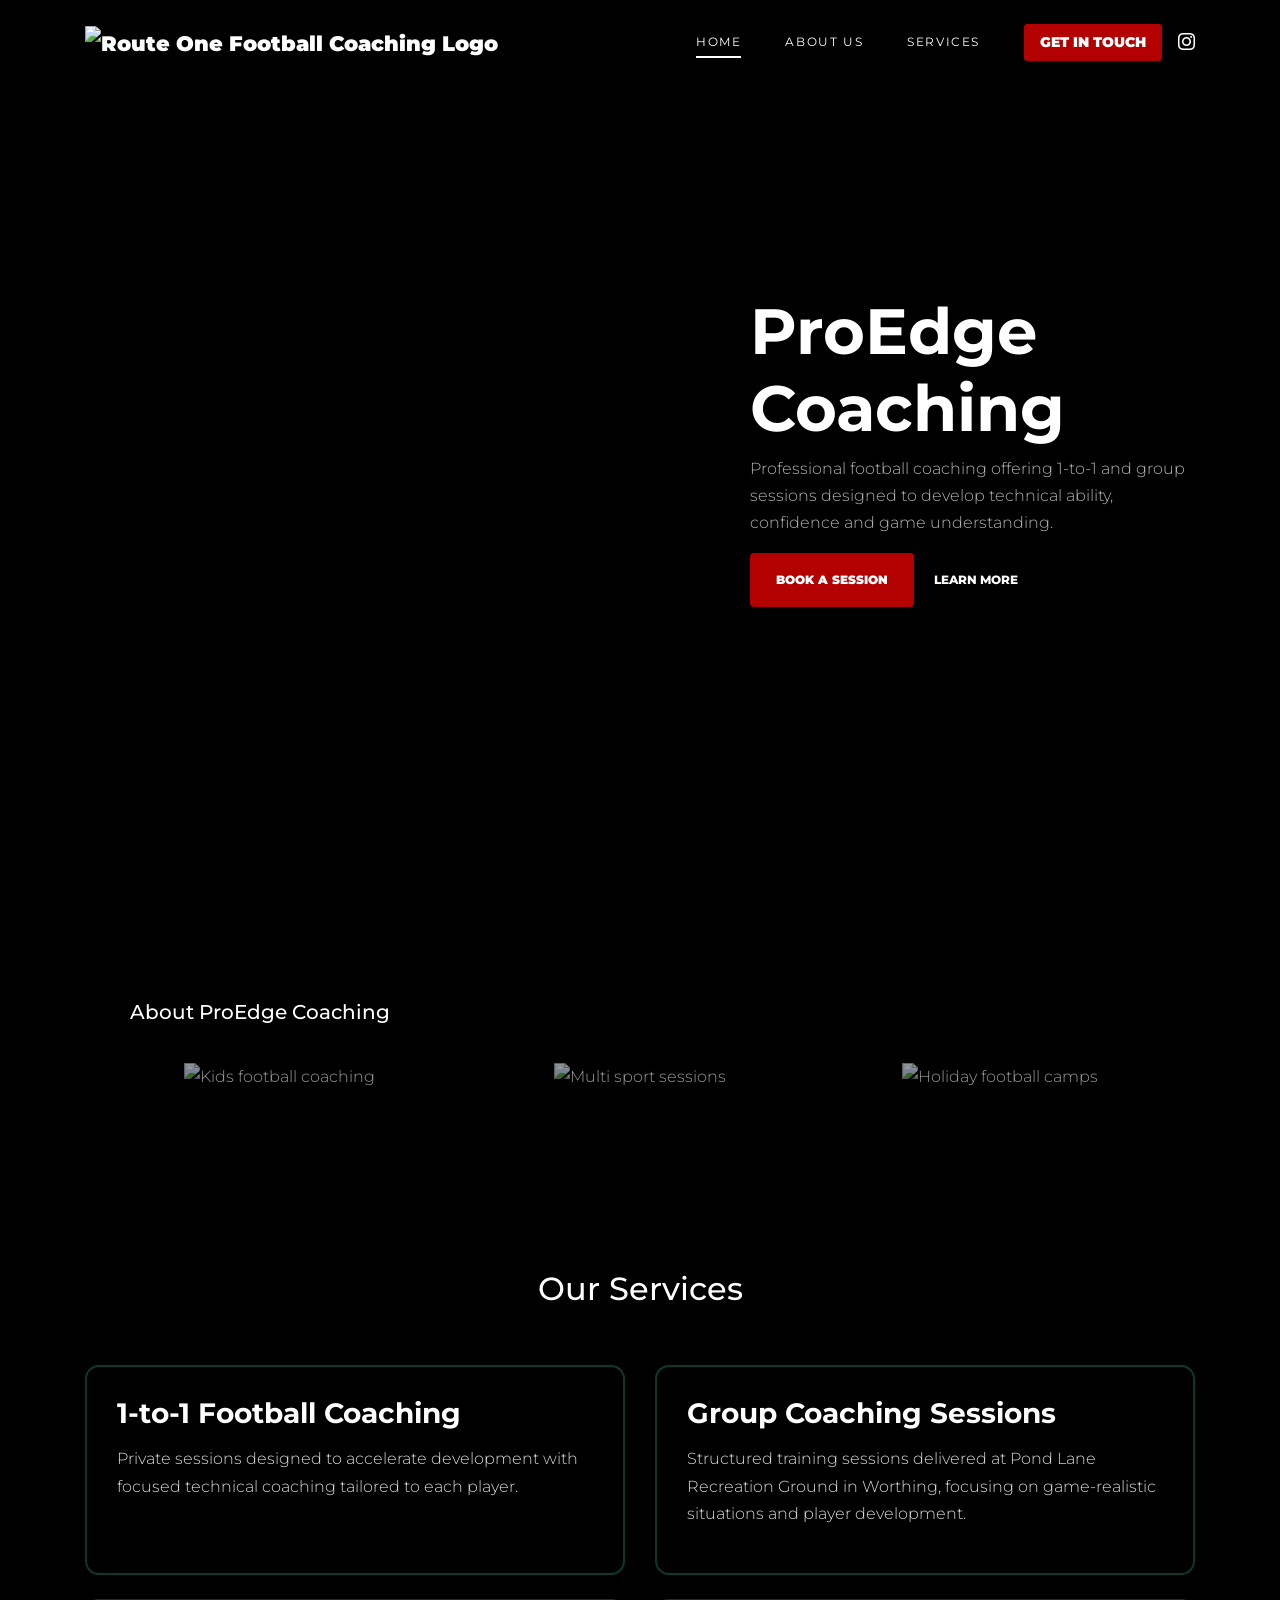
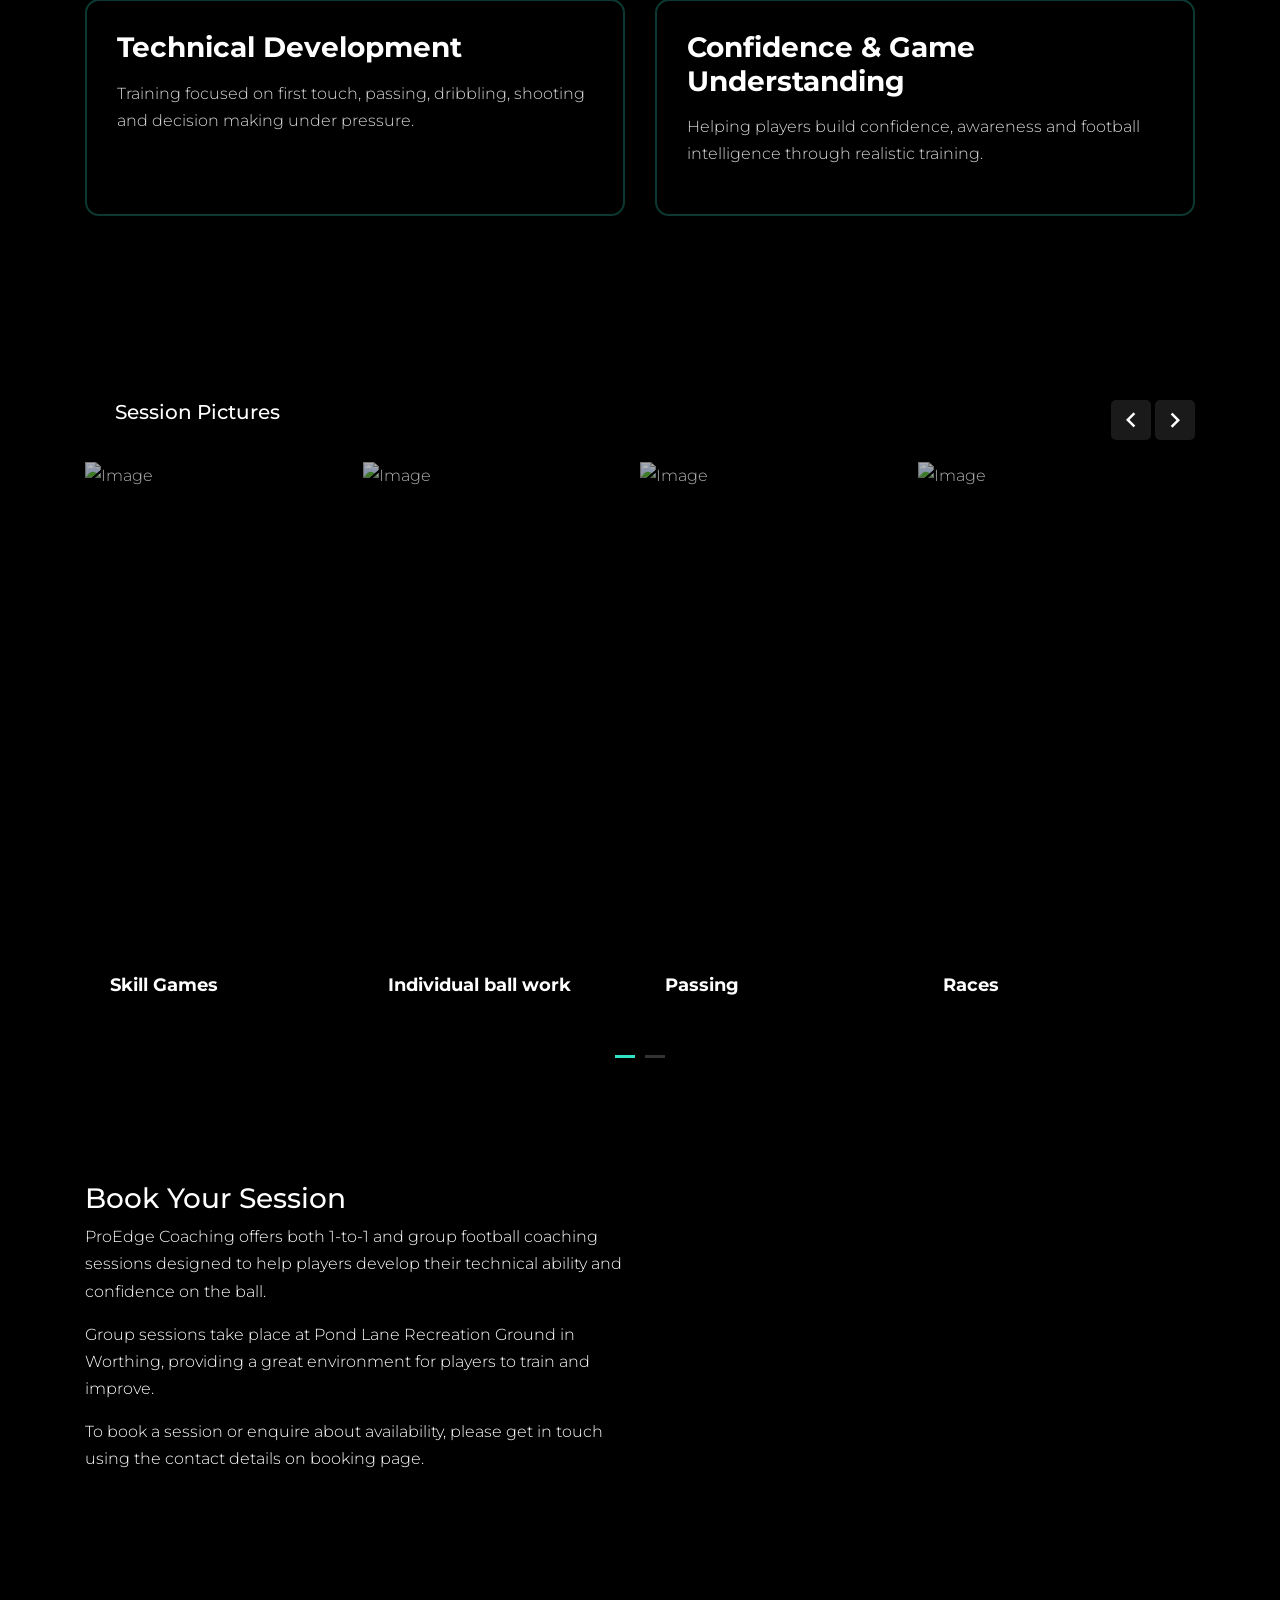
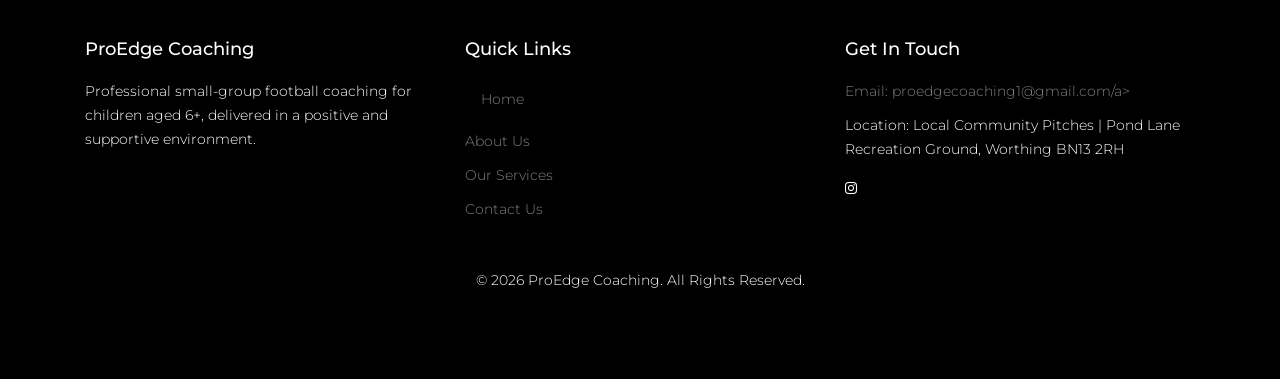
==== index.html @ 548f6509 "Initial commit - ProEdge Coaching website" ====
<!DOCTYPE html>
<html lang="en">

<head>
  <title>ProEdge Coaching</title>
  <meta charset="utf-8">
  <meta name="viewport" content="width=device-width, initial-scale=1, shrink-to-fit=no">


  <link href="https://fonts.googleapis.com/css2?family=Montserrat:wght@400;700&display=swap" rel="stylesheet">

  <link rel="stylesheet" href="fonts/icomoon/style.css">

  <link rel="stylesheet" href="css/bootstrap/bootstrap.css">
  <link rel="stylesheet" href="css/jquery-ui.css">
  <link rel="stylesheet" href="css/owl.carousel.min.css">
  <link rel="stylesheet" href="css/owl.theme.default.min.css">
  <link rel="stylesheet" href="css/owl.theme.default.min.css">

  <link rel="stylesheet" href="css/jquery.fancybox.min.css">

  <link rel="stylesheet" href="css/bootstrap-datepicker.css">

  <link rel="stylesheet" href="fonts/flaticon/font/flaticon.css">

  <link rel="stylesheet" href="css/aos.css">

  <link rel="stylesheet" href="css/style.css">



</head>

<body>

  <div class="site-wrap">

    <div class="site-mobile-menu site-navbar-target">
      <div class="site-mobile-menu-header">
        <div class="site-mobile-menu-close">
          <span class="icon-close2 js-menu-toggle"></span>
        </div>
      </div>
      <div class="site-mobile-menu-body"></div>
    </div>


    <header class="site-navbar py-4" role="banner">

      <div class="container">
        <div class="d-flex align-items-center">
          <div class="site-logo">
  <a href="index.html">
    <img src="images/routeonelogo.jpg" alt="Route One Football Coaching Logo" class="logo-img">
  </a>
</div>

       <div class="ml-auto d-flex align-items-center">

  <!-- Nav Menu -->
  <nav class="site-navigation position-relative text-right mr-4" role="navigation">
    <ul class="site-menu main-menu js-clone-nav mr-auto d-none d-lg-block">
      <li class="active"><a href="index.html" class="nav-link">Home</a></li>
      <li><a href="about.html" class="nav-link">About Us</a></li>
      <li><a href="services.html" class="nav-link">Services</a></li>
    </ul>
  </nav>

  <!-- CTA Button + Instagram -->
  <div class="header-cta d-none d-lg-flex align-items-center">
    <a href="booking.html" class="btn btn-primary btn-sm mr-3">
      Get In Touch
    </a>
    <a href="https://www.instagram.com/proedgecoachingfc" target="_blank" class="social-icon">
      <span class="icon-instagram"></span>
    </a>
  </div>

</div>

  <a href="#" class="d-inline-block d-lg-none site-menu-toggle js-menu-toggle text-black float-right text-white"><span
                class="icon-menu h3 text-white"></span></a>
          </div>
        </div>
      </div>
    </header>

<div class="hero overlay" style="background-image: url('images/hogs-coaching.jpg');">
  <div class="container">
    <div class="row align-items-center">
      <div class="col-lg-5 ml-auto">
        <div id="home"></div>

        <h1>ProEdge Coaching</h1>

<p>
Professional football coaching offering 1-to-1 and group sessions designed to
develop technical ability, confidence and game understanding.
</p>

        <a href="booking.html" class="btn btn-primary py-3 px-4 mr-3">Book a Session</a>
        <a href="services.html" class="more light">Learn More</a>
      </div>
    </div>
  </div>
</div>


    <div class="container">
    
    <div class="latest-news">
      <div class="container">
        <div class="row">
          <div class="col-12 title-section">
            <h2 class="heading">About ProEdge Coaching</h2>
          </div>
        </div>
       <div class="row no-gutters">
  <div class="col-md-4">
    <div class="post-entry text-center">
      <img src="images/kidskicking.jpg" alt="Kids football coaching" class="img-fluid">
      <div class="caption">
        <div class="caption-inner">
          <h3 class="mb-3">1-to-1 Coaching</h3>
<p class="text-white">
Individual football sessions tailored to each player’s needs,
focusing on technique, confidence and position-specific development.
</p>
        </div>
      </div>
    </div>
  </div>

  <div class="col-md-4">
    <div class="post-entry text-center">
      <img src="images/kidsplaying.jpg" alt="Multi sport sessions" class="img-fluid">
      <div class="caption">
        <div class="caption-inner">
          <h3 class="mb-3">Small Group Training</h3>
<p class="text-white">
Small group sessions designed to improve decision making,
ball mastery and game understanding in a competitive
but supportive environment.
</p>
        </div>
      </div>
    </div>
  </div>

  <div class="col-md-4">
    <div class="post-entry text-center">
      <img src="images/kidsplaying1.jpg" alt="Holiday football camps" class="img-fluid">
      <div class="caption">
        <div class="caption-inner">
          <h3 class="mb-3">Player Development</h3>
<p class="text-white">
Structured coaching sessions that help players develop
technical skills, fitness and confidence to perform
at their best on match day.
</p>
        </div>
      </div>
    </div>
  </div>
</div>
          </div>
        </div>

      </div>
    </div>
    
 <div class="site-section bg-dark">
  <div class="container">
    <div class="row">
      <div class="col-12 text-center mb-5">
        <h2 class="heading text-white">Our Services</h2>
      </div>

      <div class="col-md-6 mb-4">
        <div class="service-card h-100">
          <h3>1-to-1 Football Coaching</h3>
<p>
Private sessions designed to accelerate development with
focused technical coaching tailored to each player.
</p>
        </div>
      </div>

      <div class="col-md-6 mb-4">
        <div class="service-card h-100">
          <h3>Group Coaching Sessions</h3>
<p>
Structured training sessions delivered at Pond Lane
Recreation Ground in Worthing, focusing on game-realistic
situations and player development.
</p>
        </div>
      </div>

      <div class="col-md-6 mb-4">
        <div class="service-card h-100">
         <h3>Technical Development</h3>
<p>
Training focused on first touch, passing, dribbling,
shooting and decision making under pressure.
</p>
        </div>
      </div>

      <div class="col-md-6 mb-4">
        <div class="service-card h-100">
         <h3>Confidence & Game Understanding</h3>
<p>
Helping players build confidence, awareness and
football intelligence through realistic training.
</p>
        </div>
      </div>

    </div>
  </div>
</div>

</div>


    <div class="site-section">
      <div class="container">
        <div class="row">
          <div class="col-6 title-section">
            <h2 class="heading">Session Pictures</h2>
          </div>
          <div class="col-6 text-right">
            <div class="custom-nav">
            <a href="#" class="js-custom-prev-v2"><span class="icon-keyboard_arrow_left"></span></a>
            <span></span>
            <a href="#" class="js-custom-next-v2"><span class="icon-keyboard_arrow_right"></span></a>
            </div>
          </div>
        </div>


        <div class="owl-4-slider owl-carousel">
          <div class="item">
            <div class="video-media">
              <img src="images/kidsplaying1.jpg" alt="Image" class="img-fluid">
               <!-- <span class="icon mr-3">
                  <span class="icon-play"></span>
                </span> -->
                <div class="caption-overlay">
                  <h3 class="m-0">Skill Games</h3>
                </div>
              </a>
            </div>
          </div>
          <div class="item">
            <div class="video-media">
              <img src="images/kidsplaying2.jpg" alt="Image" class="img-fluid">
              <!-- <span class="icon mr-3">
                  <span class="icon-play"></span>
                </span> -->
                <div class="caption-overlay">
                  <h3 class="m-0">Individual ball work</h3>
                </div>
              </a>
            </div>
          </div>
          <div class="item">
            <div class="video-media">
              <img src="images/kidsplaying3.jpg" alt="Image" class="img-fluid">
             <!-- <span class="icon mr-3">
                  <span class="icon-play"></span>
                </span> -->
                <div class="caption-overlay">
                  <h3 class="m-0">Passing</h3>
                </div>
              </a>
            </div>
          </div>

          <div class="item">
            <div class="video-media">
              <img src="images/kidsplaying.jpg" alt="Image" class="img-fluid">
              <!-- <span class="icon mr-3">
                  <span class="icon-play"></span>
                </span> -->
                <div class="caption-overlay">
                  <h3 class="m-0">Races</h3>
                </div>
              </a>
            </div>
          </div>
          <div class="item">
            <div class="video-media">
              <img src="images/kidsplaying4.jpg" alt="Image" class="img-fluid">
              <!-- <span class="icon mr-3">
                  <span class="icon-play"></span>
                </span> -->
                <div class="caption-overlay">
                  <h3 class="m-0">Shooting Practice</h3>
                </div>
              </a>
            </div>
          </div>
          <div class="item">
            <div class="video-media">
              <img src="images/kidskicking.jpg" alt="Image" class="img-fluid">
              <!-- <span class="icon mr-3">
                  <span class="icon-play"></span>
                </span> -->
                <div class="caption-overlay">
                  <h3 class="m-0">Mini Matches</h3>
                </div>
              </a>
            </div>
          </div>
        </div>

      </div>
    </div>

 <div class="site-section">
  <div class="container">
    <div class="row align-items-start">


      <div class="col-lg-6">
  <div class="calendar-info">
   <h3>Book Your Session</h3>

<p class="text-white">
ProEdge Coaching offers both 1-to-1 and group football
coaching sessions designed to help players develop
their technical ability and confidence on the ball.
</p>

<p class="text-white">
Group sessions take place at Pond Lane Recreation
Ground in Worthing, providing a great environment
for players to train and improve.
</p>

<p class="text-white">
To book a session or enquire about availability,
please get in touch using the contact details on booking page.
</p>
  </div>
</div>
    </div>
  </div>
</div>


<footer class="footer-section">
  <div class="container">
    <div class="row">

      <!-- About -->
      <div class="col-lg-4">
        <div class="widget mb-4">
          <h3>ProEdge Coaching</h3>
          <p>
            Professional small-group football coaching for children aged 6+, delivered in a positive and supportive environment.
          </p>
        </div>
      </div>

      <!-- Quick Links -->
      <div class="col-lg-4">
        <div class="widget mb-4">
          <h3>Quick Links</h3>
          <ul class="list-unstyled links">
            <li><a href="index.html" class="nav-link">Home</a></li>
            <li><a href="about.html">About Us</a></li>
            <li><a href="services.html">Our Services</a></li>
            <li><a href="booking.html">Contact Us</a></li>
          </ul>
        </div>
      </div>

      <!-- Contact & Social -->
      <div class="col-lg-4">
        <div class="widget mb-4">
          <h3>Get In Touch</h3>
          <ul class="list-unstyled links">
            <li>Email: <a href="mailto:proedgecoaching1@gmail.com">proedgecoaching1@gmail.com/a></li>
            <li>Location: Local Community Pitches | Pond Lane Recreation Ground, Worthing BN13 2RH</li>
          </ul>

          <div class="mt-3">
            <a href="https://www.instagram.com/proedgecoachingfc" target="_blank" class="mr-3">
              <span class="icon-instagram"></span>
            </a>
          </div>
        </div>
      </div>

    </div>

    <div class="row text-center">
      <div class="col-md-12 pt-4">
        <p>
          © <script>document.write(new Date().getFullYear());</script>
          ProEdge Coaching. All Rights Reserved.
        </p>
      </div>
    </div>

  </div>
</footer>

  </div>
  <!-- .site-wrap -->

  <script src="js/jquery-3.3.1.min.js"></script>
  <script src="js/jquery-migrate-3.0.1.min.js"></script>
  <script src="js/jquery-ui.js"></script>
  <script src="js/popper.min.js"></script>
  <script src="js/bootstrap.min.js"></script>
  <script src="js/owl.carousel.min.js"></script>
  <script src="js/jquery.stellar.min.js"></script>
  <script src="js/jquery.countdown.min.js"></script>
  <script src="js/bootstrap-datepicker.min.js"></script>
  <script src="js/jquery.easing.1.3.js"></script>
  <script src="js/aos.js"></script>
  <script src="js/jquery.fancybox.min.js"></script>
  <script src="js/jquery.sticky.js"></script>
  <script src="js/jquery.mb.YTPlayer.min.js"></script>


  <script src="js/main.js"></script>

</body>

</html>
---- fonts/icomoon/style.css ----
@font-face {
  font-family: 'icomoon';
  src:  url('fonts/icomoon.eot?10si43');
  src:  url('fonts/icomoon.eot?10si43#iefix') format('embedded-opentype'),
    url('fonts/icomoon.ttf?10si43') format('truetype'),
    url('fonts/icomoon.woff?10si43') format('woff'),
    url('fonts/icomoon.svg?10si43#icomoon') format('svg');
  font-weight: normal;
  font-style: normal;
}

[class^="icon-"], [class*=" icon-"] {
  /* use !important to prevent issues with browser extensions that change fonts */
  font-family: 'icomoon' !important;
  speak: none;
  font-style: normal;
  font-weight: normal;
  font-variant: normal;
  text-transform: none;
  line-height: 1;

  /* Better Font Rendering =========== */
  -webkit-font-smoothing: antialiased;
  -moz-osx-font-smoothing: grayscale;
}

.icon-asterisk:before {
  content: "\f069";
}
.icon-plus:before {
  content: "\f067";
}
.icon-question:before {
  content: "\f128";
}
.icon-minus:before {
  content: "\f068";
}
.icon-glass:before {
  content: "\f000";
}
.icon-music:before {
  content: "\f001";
}
.icon-search:before {
  content: "\f002";
}
.icon-envelope-o:before {
  content: "\f003";
}
.icon-heart:before {
  content: "\f004";
}
.icon-star:before {
  content: "\f005";
}
.icon-star-o:before {
  content: "\f006";
}
.icon-user:before {
  content: "\f007";
}
.icon-film:before {
  content: "\f008";
}
.icon-th-large:before {
  content: "\f009";
}
.icon-th:before {
  content: "\f00a";
}
.icon-th-list:before {
  content: "\f00b";
}
.icon-check:before {
  content: "\f00c";
}
.icon-close:before {
  content: "\f00d";
}
.icon-remove:before {
  content: "\f00d";
}
.icon-times:before {
  content: "\f00d";
}
.icon-search-plus:before {
  content: "\f00e";
}
.icon-search-minus:before {
  content: "\f010";
}
.icon-power-off:before {
  content: "\f011";
}
.icon-signal:before {
  content: "\f012";
}
.icon-cog:before {
  content: "\f013";
}
.icon-gear:before {
  content: "\f013";
}
.icon-trash-o:before {
  content: "\f014";
}
.icon-home:before {
  content: "\f015";
}
.icon-file-o:before {
  content: "\f016";
}
.icon-clock-o:before {
  content: "\f017";
}
.icon-road:before {
  content: "\f018";
}
.icon-download:before {
  content: "\f019";
}
.icon-arrow-circle-o-down:before {
  content: "\f01a";
}
.icon-arrow-circle-o-up:before {
  content: "\f01b";
}
.icon-inbox:before {
  content: "\f01c";
}
.icon-play-circle-o:before {
  content: "\f01d";
}
.icon-repeat:before {
  content: "\f01e";
}
.icon-rotate-right:before {
  content: "\f01e";
}
.icon-refresh:before {
  content: "\f021";
}
.icon-list-alt:before {
  content: "\f022";
}
.icon-lock:before {
  content: "\f023";
}
.icon-flag:before {
  content: "\f024";
}
.icon-headphones:before {
  content: "\f025";
}
.icon-volume-off:before {
  content: "\f026";
}
.icon-volume-down:before {
  content: "\f027";
}
.icon-volume-up:before {
  content: "\f028";
}
.icon-qrcode:before {
  content: "\f029";
}
.icon-barcode:before {
  content: "\f02a";
}
.icon-tag:before {
  content: "\f02b";
}
.icon-tags:before {
  content: "\f02c";
}
.icon-book:before {
  content: "\f02d";
}
.icon-bookmark:before {
  content: "\f02e";
}
.icon-print:before {
  content: "\f02f";
}
.icon-camera:before {
  content: "\f030";
}
.icon-font:before {
  content: "\f031";
}
.icon-bold:before {
  content: "\f032";
}
.icon-italic:before {
  content: "\f033";
}
.icon-text-height:before {
  content: "\f034";
}
.icon-text-width:before {
  content: "\f035";
}
.icon-align-left:before {
  content: "\f036";
}
.icon-align-center:before {
  content: "\f037";
}
.icon-align-right:before {
  content: "\f038";
}
.icon-align-justify:before {
  content: "\f039";
}
.icon-list:before {
  content: "\f03a";
}
.icon-dedent:before {
  content: "\f03b";
}
.icon-outdent:before {
  content: "\f03b";
}
.icon-indent:before {
  content: "\f03c";
}
.icon-video-camera:before {
  content: "\f03d";
}
.icon-image:before {
  content: "\f03e";
}
.icon-photo:before {
  content: "\f03e";
}
.icon-picture-o:before {
  content: "\f03e";
}
.icon-pencil:before {
  content: "\f040";
}
.icon-map-marker:before {
  content: "\f041";
}
.icon-adjust:before {
  content: "\f042";
}
.icon-tint:before {
  content: "\f043";
}
.icon-edit:before {
  content: "\f044";
}
.icon-pencil-square-o:before {
  content: "\f044";
}
.icon-share-square-o:before {
  content: "\f045";
}
.icon-check-square-o:before {
  content: "\f046";
}
.icon-arrows:before {
  content: "\f047";
}
.icon-step-backward:before {
  content: "\f048";
}
.icon-fast-backward:before {
  content: "\f049";
}
.icon-backward:before {
  content: "\f04a";
}
.icon-play:before {
  content: "\f04b";
}
.icon-pause:before {
  content: "\f04c";
}
.icon-stop:before {
  content: "\f04d";
}
.icon-forward:before {
  content: "\f04e";
}
.icon-fast-forward:before {
  content: "\f050";
}
.icon-step-forward:before {
  content: "\f051";
}
.icon-eject:before {
  content: "\f052";
}
.icon-chevron-left:before {
  content: "\f053";
}
.icon-chevron-right:before {
  content: "\f054";
}
.icon-plus-circle:before {
  content: "\f055";
}
.icon-minus-circle:before {
  content: "\f056";
}
.icon-times-circle:before {
  content: "\f057";
}
.icon-check-circle:before {
  content: "\f058";
}
.icon-question-circle:before {
  content: "\f059";
}
.icon-info-circle:before {
  content: "\f05a";
}
.icon-crosshairs:before {
  content: "\f05b";
}
.icon-times-circle-o:before {
  content: "\f05c";
}
.icon-check-circle-o:before {
  content: "\f05d";
}
.icon-ban:before {
  content: "\f05e";
}
.icon-arrow-left:before {
  content: "\f060";
}
.icon-arrow-right:before {
  content: "\f061";
}
.icon-arrow-up:before {
  content: "\f062";
}
.icon-arrow-down:before {
  content: "\f063";
}
.icon-mail-forward:before {
  content: "\f064";
}
.icon-share:before {
  content: "\f064";
}
.icon-expand:before {
  content: "\f065";
}
.icon-compress:before {
  content: "\f066";
}
.icon-exclamation-circle:before {
  content: "\f06a";
}
.icon-gift:before {
  content: "\f06b";
}
.icon-leaf:before {
  content: "\f06c";
}
.icon-fire:before {
  content: "\f06d";
}
.icon-eye:before {
  content: "\f06e";
}
.icon-eye-slash:before {
  content: "\f070";
}
.icon-exclamation-triangle:before {
  content: "\f071";
}
.icon-warning:before {
  content: "\f071";
}
.icon-plane:before {
  content: "\f072";
}
.icon-calendar:before {
  content: "\f073";
}
.icon-random:before {
  content: "\f074";
}
.icon-comment:before {
  content: "\f075";
}
.icon-magnet:before {
  content: "\f076";
}
.icon-chevron-up:before {
  content: "\f077";
}
.icon-chevron-down:before {
  content: "\f078";
}
.icon-retweet:before {
  content: "\f079";
}
.icon-shopping-cart:before {
  content: "\f07a";
}
.icon-folder:before {
  content: "\f07b";
}
.icon-folder-open:before {
  content: "\f07c";
}
.icon-arrows-v:before {
  content: "\f07d";
}
.icon-arrows-h:before {
  content: "\f07e";
}
.icon-bar-chart:before {
  content: "\f080";
}
.icon-bar-chart-o:before {
  content: "\f080";
}
.icon-twitter-square:before {
  content: "\f081";
}
.icon-facebook-square:before {
  content: "\f082";
}
.icon-camera-retro:before {
  content: "\f083";
}
.icon-key:before {
  content: "\f084";
}
.icon-cogs:before {
  content: "\f085";
}
.icon-gears:before {
  content: "\f085";
}
.icon-comments:before {
  content: "\f086";
}
.icon-thumbs-o-up:before {
  content: "\f087";
}
.icon-thumbs-o-down:before {
  content: "\f088";
}
.icon-star-half:before {
  content: "\f089";
}
.icon-heart-o:before {
  content: "\f08a";
}
.icon-sign-out:before {
  content: "\f08b";
}
.icon-linkedin-square:before {
  content: "\f08c";
}
.icon-thumb-tack:before {
  content: "\f08d";
}
.icon-external-link:before {
  content: "\f08e";
}
.icon-sign-in:before {
  content: "\f090";
}
.icon-trophy:before {
  content: "\f091";
}
.icon-github-square:before {
  content: "\f092";
}
.icon-upload:before {
  content: "\f093";
}
.icon-lemon-o:before {
  content: "\f094";
}
.icon-phone:before {
  content: "\f095";
}
.icon-square-o:before {
  content: "\f096";
}
.icon-bookmark-o:before {
  content: "\f097";
}
.icon-phone-square:before {
  content: "\f098";
}
.icon-twitter:before {
  content: "\f099";
}
.icon-facebook:before {
  content: "\f09a";
}
.icon-facebook-f:before {
  content: "\f09a";
}
.icon-github:before {
  content: "\f09b";
}
.icon-unlock:before {
  content: "\f09c";
}
.icon-credit-card:before {
  content: "\f09d";
}
.icon-feed:before {
  content: "\f09e";
}
.icon-rss:before {
  content: "\f09e";
}
.icon-hdd-o:before {
  content: "\f0a0";
}
.icon-bullhorn:before {
  content: "\f0a1";
}
.icon-bell-o:before {
  content: "\f0a2";
}
.icon-certificate:before {
  content: "\f0a3";
}
.icon-hand-o-right:before {
  content: "\f0a4";
}
.icon-hand-o-left:before {
  content: "\f0a5";
}
.icon-hand-o-up:before {
  content: "\f0a6";
}
.icon-hand-o-down:before {
  content: "\f0a7";
}
.icon-arrow-circle-left:before {
  content: "\f0a8";
}
.icon-arrow-circle-right:before {
  content: "\f0a9";
}
.icon-arrow-circle-up:before {
  content: "\f0aa";
}
.icon-arrow-circle-down:before {
  content: "\f0ab";
}
.icon-globe:before {
  content: "\f0ac";
}
.icon-wrench:before {
  content: "\f0ad";
}
.icon-tasks:before {
  content: "\f0ae";
}
.icon-filter:before {
  content: "\f0b0";
}
.icon-briefcase:before {
  content: "\f0b1";
}
.icon-arrows-alt:before {
  content: "\f0b2";
}
.icon-group:before {
  content: "\f0c0";
}
.icon-users:before {
  content: "\f0c0";
}
.icon-chain:before {
  content: "\f0c1";
}
.icon-link:before {
  content: "\f0c1";
}
.icon-cloud:before {
  content: "\f0c2";
}
.icon-flask:before {
  content: "\f0c3";
}
.icon-cut:before {
  content: "\f0c4";
}
.icon-scissors:before {
  content: "\f0c4";
}
.icon-copy:before {
  content: "\f0c5";
}
.icon-files-o:before {
  content: "\f0c5";
}
.icon-paperclip:before {
  content: "\f0c6";
}
.icon-floppy-o:before {
  content: "\f0c7";
}
.icon-save:before {
  content: "\f0c7";
}
.icon-square:before {
  content: "\f0c8";
}
.icon-bars:before {
  content: "\f0c9";
}
.icon-navicon:before {
  content: "\f0c9";
}
.icon-reorder:before {
  content: "\f0c9";
}
.icon-list-ul:before {
  content: "\f0ca";
}
.icon-list-ol:before {
  content: "\f0cb";
}
.icon-strikethrough:before {
  content: "\f0cc";
}
.icon-underline:before {
  content: "\f0cd";
}
.icon-table:before {
  content: "\f0ce";
}
.icon-magic:before {
  content: "\f0d0";
}
.icon-truck:before {
  content: "\f0d1";
}
.icon-pinterest:before {
  content: "\f0d2";
}
.icon-pinterest-square:before {
  content: "\f0d3";
}
.icon-google-plus-square:before {
  content: "\f0d4";
}
.icon-google-plus:before {
  content: "\f0d5";
}
.icon-money:before {
  content: "\f0d6";
}
.icon-caret-down:before {
  content: "\f0d7";
}
.icon-caret-up:before {
  content: "\f0d8";
}
.icon-caret-left:before {
  content: "\f0d9";
}
.icon-caret-right:before {
  content: "\f0da";
}
.icon-columns:before {
  content: "\f0db";
}
.icon-sort:before {
  content: "\f0dc";
}
.icon-unsorted:before {
  content: "\f0dc";
}
.icon-sort-desc:before {
  content: "\f0dd";
}
.icon-sort-down:before {
  content: "\f0dd";
}
.icon-sort-asc:before {
  content: "\f0de";
}
.icon-sort-up:before {
  content: "\f0de";
}
.icon-envelope:before {
  content: "\f0e0";
}
.icon-linkedin:before {
  content: "\f0e1";
}
.icon-rotate-left:before {
  content: "\f0e2";
}
.icon-undo:before {
  content: "\f0e2";
}
.icon-gavel:before {
  content: "\f0e3";
}
.icon-legal:before {
  content: "\f0e3";
}
.icon-dashboard:before {
  content: "\f0e4";
}
.icon-tachometer:before {
  content: "\f0e4";
}
.icon-comment-o:before {
  content: "\f0e5";
}
.icon-comments-o:before {
  content: "\f0e6";
}
.icon-bolt:before {
  content: "\f0e7";
}
.icon-flash:before {
  content: "\f0e7";
}
.icon-sitemap:before {
  content: "\f0e8";
}
.icon-umbrella:before {
  content: "\f0e9";
}
.icon-clipboard:before {
  content: "\f0ea";
}
.icon-paste:before {
  content: "\f0ea";
}
.icon-lightbulb-o:before {
  content: "\f0eb";
}
.icon-exchange:before {
  content: "\f0ec";
}
.icon-cloud-download:before {
  content: "\f0ed";
}
.icon-cloud-upload:before {
  content: "\f0ee";
}
.icon-user-md:before {
  content: "\f0f0";
}
.icon-stethoscope:before {
  content: "\f0f1";
}
.icon-suitcase:before {
  content: "\f0f2";
}
.icon-bell:before {
  content: "\f0f3";
}
.icon-coffee:before {
  content: "\f0f4";
}
.icon-cutlery:before {
  content: "\f0f5";
}
.icon-file-text-o:before {
  content: "\f0f6";
}
.icon-building-o:before {
  content: "\f0f7";
}
.icon-hospital-o:before {
  content: "\f0f8";
}
.icon-ambulance:before {
  content: "\f0f9";
}
.icon-medkit:before {
  content: "\f0fa";
}
.icon-fighter-jet:before {
  content: "\f0fb";
}
.icon-beer:before {
  content: "\f0fc";
}
.icon-h-square:before {
  content: "\f0fd";
}
.icon-plus-square:before {
  content: "\f0fe";
}
.icon-angle-double-left:before {
  content: "\f100";
}
.icon-angle-double-right:before {
  content: "\f101";
}
.icon-angle-double-up:before {
  content: "\f102";
}
.icon-angle-double-down:before {
  content: "\f103";
}
.icon-angle-left:before {
  content: "\f104";
}
.icon-angle-right:before {
  content: "\f105";
}
.icon-angle-up:before {
  content: "\f106";
}
.icon-angle-down:before {
  content: "\f107";
}
.icon-desktop:before {
  content: "\f108";
}
.icon-laptop:before {
  content: "\f109";
}
.icon-tablet:before {
  content: "\f10a";
}
.icon-mobile:before {
  content: "\f10b";
}
.icon-mobile-phone:before {
  content: "\f10b";
}
.icon-circle-o:before {
  content: "\f10c";
}
.icon-quote-left:before {
  content: "\f10d";
}
.icon-quote-right:before {
  content: "\f10e";
}
.icon-spinner:before {
  content: "\f110";
}
.icon-circle:before {
  content: "\f111";
}
.icon-mail-reply:before {
  content: "\f112";
}
.icon-reply:before {
  content: "\f112";
}
.icon-github-alt:before {
  content: "\f113";
}
.icon-folder-o:before {
  content: "\f114";
}
.icon-folder-open-o:before {
  content: "\f115";
}
.icon-smile-o:before {
  content: "\f118";
}
.icon-frown-o:before {
  content: "\f119";
}
.icon-meh-o:before {
  content: "\f11a";
}
.icon-gamepad:before {
  content: "\f11b";
}
.icon-keyboard-o:before {
  content: "\f11c";
}
.icon-flag-o:before {
  content: "\f11d";
}
.icon-flag-checkered:before {
  content: "\f11e";
}
.icon-terminal:before {
  content: "\f120";
}
.icon-code:before {
  content: "\f121";
}
.icon-mail-reply-all:before {
  content: "\f122";
}
.icon-reply-all:before {
  content: "\f122";
}
.icon-star-half-empty:before {
  content: "\f123";
}
.icon-star-half-full:before {
  content: "\f123";
}
.icon-star-half-o:before {
  content: "\f123";
}
.icon-location-arrow:before {
  content: "\f124";
}
.icon-crop:before {
  content: "\f125";
}
.icon-code-fork:before {
  content: "\f126";
}
.icon-chain-broken:before {
  content: "\f127";
}
.icon-unlink:before {
  content: "\f127";
}
.icon-info:before {
  content: "\f129";
}
.icon-exclamation:before {
  content: "\f12a";
}
.icon-superscript:before {
  content: "\f12b";
}
.icon-subscript:before {
  content: "\f12c";
}
.icon-eraser:before {
  content: "\f12d";
}
.icon-puzzle-piece:before {
  content: "\f12e";
}
.icon-microphone:before {
  content: "\f130";
}
.icon-microphone-slash:before {
  content: "\f131";
}
.icon-shield:before {
  content: "\f132";
}
.icon-calendar-o:before {
  content: "\f133";
}
.icon-fire-extinguisher:before {
  content: "\f134";
}
.icon-rocket:before {
  content: "\f135";
}
.icon-maxcdn:before {
  content: "\f136";
}
.icon-chevron-circle-left:before {
  content: "\f137";
}
.icon-chevron-circle-right:before {
  content: "\f138";
}
.icon-chevron-circle-up:before {
  content: "\f139";
}
.icon-chevron-circle-down:before {
  content: "\f13a";
}
.icon-html5:before {
  content: "\f13b";
}
.icon-css3:before {
  content: "\f13c";
}
.icon-anchor:before {
  content: "\f13d";
}
.icon-unlock-alt:before {
  content: "\f13e";
}
.icon-bullseye:before {
  content: "\f140";
}
.icon-ellipsis-h:before {
  content: "\f141";
}
.icon-ellipsis-v:before {
  content: "\f142";
}
.icon-rss-square:before {
  content: "\f143";
}
.icon-play-circle:before {
  content: "\f144";
}
.icon-ticket:before {
  content: "\f145";
}
.icon-minus-square:before {
  content: "\f146";
}
.icon-minus-square-o:before {
  content: "\f147";
}
.icon-level-up:before {
  content: "\f148";
}
.icon-level-down:before {
  content: "\f149";
}
.icon-check-square:before {
  content: "\f14a";
}
.icon-pencil-square:before {
  content: "\f14b";
}
.icon-external-link-square:before {
  content: "\f14c";
}
.icon-share-square:before {
  content: "\f14d";
}
.icon-compass:before {
  content: "\f14e";
}
.icon-caret-square-o-down:before {
  content: "\f150";
}
.icon-toggle-down:before {
  content: "\f150";
}
.icon-caret-square-o-up:before {
  content: "\f151";
}
.icon-toggle-up:before {
  content: "\f151";
}
.icon-caret-square-o-right:before {
  content: "\f152";
}
.icon-toggle-right:before {
  content: "\f152";
}
.icon-eur:before {
  content: "\f153";
}
.icon-euro:before {
  content: "\f153";
}
.icon-gbp:before {
  content: "\f154";
}
.icon-dollar:before {
  content: "\f155";
}
.icon-usd:before {
  content: "\f155";
}
.icon-inr:before {
  content: "\f156";
}
.icon-rupee:before {
  content: "\f156";
}
.icon-cny:before {
  content: "\f157";
}
.icon-jpy:before {
  content: "\f157";
}
.icon-rmb:before {
  content: "\f157";
}
.icon-yen:before {
  content: "\f157";
}
.icon-rouble:before {
  content: "\f158";
}
.icon-rub:before {
  content: "\f158";
}
.icon-ruble:before {
  content: "\f158";
}
.icon-krw:before {
  content: "\f159";
}
.icon-won:before {
  content: "\f159";
}
.icon-bitcoin:before {
  content: "\f15a";
}
.icon-btc:before {
  content: "\f15a";
}
.icon-file:before {
  content: "\f15b";
}
.icon-file-text:before {
  content: "\f15c";
}
.icon-sort-alpha-asc:before {
  content: "\f15d";
}
.icon-sort-alpha-desc:before {
  content: "\f15e";
}
.icon-sort-amount-asc:before {
  content: "\f160";
}
.icon-sort-amount-desc:before {
  content: "\f161";
}
.icon-sort-numeric-asc:before {
  content: "\f162";
}
.icon-sort-numeric-desc:before {
  content: "\f163";
}
.icon-thumbs-up:before {
  content: "\f164";
}
.icon-thumbs-down:before {
  content: "\f165";
}
.icon-youtube-square:before {
  content: "\f166";
}
.icon-youtube:before {
  content: "\f167";
}
.icon-xing:before {
  content: "\f168";
}
.icon-xing-square:before {
  content: "\f169";
}
.icon-youtube-play:before {
  content: "\f16a";
}
.icon-dropbox:before {
  content: "\f16b";
}
.icon-stack-overflow:before {
  content: "\f16c";
}
.icon-instagram:before {
  content: "\f16d";
}
.icon-flickr:before {
  content: "\f16e";
}
.icon-adn:before {
  content: "\f170";
}
.icon-bitbucket:before {
  content: "\f171";
}
.icon-bitbucket-square:before {
  content: "\f172";
}
.icon-tumblr:before {
  content: "\f173";
}
.icon-tumblr-square:before {
  content: "\f174";
}
.icon-long-arrow-down:before {
  content: "\f175";
}
.icon-long-arrow-up:before {
  content: "\f176";
}
.icon-long-arrow-left:before {
  content: "\f177";
}
.icon-long-arrow-right:before {
  content: "\f178";
}
.icon-apple:before {
  content: "\f179";
}
.icon-windows:before {
  content: "\f17a";
}
.icon-android:before {
  content: "\f17b";
}
.icon-linux:before {
  content: "\f17c";
}
.icon-dribbble:before {
  content: "\f17d";
}
.icon-skype:before {
  content: "\f17e";
}
.icon-foursquare:before {
  content: "\f180";
}
.icon-trello:before {
  content: "\f181";
}
.icon-female:before {
  content: "\f182";
}
.icon-male:before {
  content: "\f183";
}
.icon-gittip:before {
  content: "\f184";
}
.icon-gratipay:before {
  content: "\f184";
}
.icon-sun-o:before {
  content: "\f185";
}
.icon-moon-o:before {
  content: "\f186";
}
.icon-archive:before {
  content: "\f187";
}
.icon-bug:before {
  content: "\f188";
}
.icon-vk:before {
  content: "\f189";
}
.icon-weibo:before {
  content: "\f18a";
}
.icon-renren:before {
  content: "\f18b";
}
.icon-pagelines:before {
  content: "\f18c";
}
.icon-stack-exchange:before {
  content: "\f18d";
}
.icon-arrow-circle-o-right:before {
  content: "\f18e";
}
.icon-arrow-circle-o-left:before {
  content: "\f190";
}
.icon-caret-square-o-left:before {
  content: "\f191";
}
.icon-toggle-left:before {
  content: "\f191";
}
.icon-dot-circle-o:before {
  content: "\f192";
}
.icon-wheelchair:before {
  content: "\f193";
}
.icon-vimeo-square:before {
  content: "\f194";
}
.icon-try:before {
  content: "\f195";
}
.icon-turkish-lira:before {
  content: "\f195";
}
.icon-plus-square-o:before {
  content: "\f196";
}
.icon-space-shuttle:before {
  content: "\f197";
}
.icon-slack:before {
  content: "\f198";
}
.icon-envelope-square:before {
  content: "\f199";
}
.icon-wordpress:before {
  content: "\f19a";
}
.icon-openid:before {
  content: "\f19b";
}
.icon-bank:before {
  content: "\f19c";
}
.icon-institution:before {
  content: "\f19c";
}
.icon-university:before {
  content: "\f19c";
}
.icon-graduation-cap:before {
  content: "\f19d";
}
.icon-mortar-board:before {
  content: "\f19d";
}
.icon-yahoo:before {
  content: "\f19e";
}
.icon-google:before {
  content: "\f1a0";
}
.icon-reddit:before {
  content: "\f1a1";
}
.icon-reddit-square:before {
  content: "\f1a2";
}
.icon-stumbleupon-circle:before {
  content: "\f1a3";
}
.icon-stumbleupon:before {
  content: "\f1a4";
}
.icon-delicious:before {
  content: "\f1a5";
}
.icon-digg:before {
  content: "\f1a6";
}
.icon-pied-piper-pp:before {
  content: "\f1a7";
}
.icon-pied-piper-alt:before {
  content: "\f1a8";
}
.icon-drupal:before {
  content: "\f1a9";
}
.icon-joomla:before {
  content: "\f1aa";
}
.icon-language:before {
  content: "\f1ab";
}
.icon-fax:before {
  content: "\f1ac";
}
.icon-building:before {
  content: "\f1ad";
}
.icon-child:before {
  content: "\f1ae";
}
.icon-paw:before {
  content: "\f1b0";
}
.icon-spoon:before {
  content: "\f1b1";
}
.icon-cube:before {
  content: "\f1b2";
}
.icon-cubes:before {
  content: "\f1b3";
}
.icon-behance:before {
  content: "\f1b4";
}
.icon-behance-square:before {
  content: "\f1b5";
}
.icon-steam:before {
  content: "\f1b6";
}
.icon-steam-square:before {
  content: "\f1b7";
}
.icon-recycle:before {
  content: "\f1b8";
}
.icon-automobile:before {
  content: "\f1b9";
}
.icon-car:before {
  content: "\f1b9";
}
.icon-cab:before {
  content: "\f1ba";
}
.icon-taxi:before {
  content: "\f1ba";
}
.icon-tree:before {
  content: "\f1bb";
}
.icon-spotify:before {
  content: "\f1bc";
}
.icon-deviantart:before {
  content: "\f1bd";
}
.icon-soundcloud:before {
  content: "\f1be";
}
.icon-database:before {
  content: "\f1c0";
}
.icon-file-pdf-o:before {
  content: "\f1c1";
}
.icon-file-word-o:before {
  content: "\f1c2";
}
.icon-file-excel-o:before {
  content: "\f1c3";
}
.icon-file-powerpoint-o:before {
  content: "\f1c4";
}
.icon-file-image-o:before {
  content: "\f1c5";
}
.icon-file-photo-o:before {
  content: "\f1c5";
}
.icon-file-picture-o:before {
  content: "\f1c5";
}
.icon-file-archive-o:before {
  content: "\f1c6";
}
.icon-file-zip-o:before {
  content: "\f1c6";
}
.icon-file-audio-o:before {
  content: "\f1c7";
}
.icon-file-sound-o:before {
  content: "\f1c7";
}
.icon-file-movie-o:before {
  content: "\f1c8";
}
.icon-file-video-o:before {
  content: "\f1c8";
}
.icon-file-code-o:before {
  content: "\f1c9";
}
.icon-vine:before {
  content: "\f1ca";
}
.icon-codepen:before {
  content: "\f1cb";
}
.icon-jsfiddle:before {
  content: "\f1cc";
}
.icon-life-bouy:before {
  content: "\f1cd";
}
.icon-life-buoy:before {
  content: "\f1cd";
}
.icon-life-ring:before {
  content: "\f1cd";
}
.icon-life-saver:before {
  content: "\f1cd";
}
.icon-support:before {
  content: "\f1cd";
}
.icon-circle-o-notch:before {
  content: "\f1ce";
}
.icon-ra:before {
  content: "\f1d0";
}
.icon-rebel:before {
  content: "\f1d0";
}
.icon-resistance:before {
  content: "\f1d0";
}
.icon-empire:before {
  content: "\f1d1";
}
.icon-ge:before {
  content: "\f1d1";
}
.icon-git-square:before {
  content: "\f1d2";
}
.icon-git:before {
  content: "\f1d3";
}
.icon-hacker-news:before {
  content: "\f1d4";
}
.icon-y-combinator-square:before {
  content: "\f1d4";
}
.icon-yc-square:before {
  content: "\f1d4";
}
.icon-tencent-weibo:before {
  content: "\f1d5";
}
.icon-qq:before {
  content: "\f1d6";
}
.icon-wechat:before {
  content: "\f1d7";
}
.icon-weixin:before {
  content: "\f1d7";
}
.icon-paper-plane:before {
  content: "\f1d8";
}
.icon-send:before {
  content: "\f1d8";
}
.icon-paper-plane-o:before {
  content: "\f1d9";
}
.icon-send-o:before {
  content: "\f1d9";
}
.icon-history:before {
  content: "\f1da";
}
.icon-circle-thin:before {
  content: "\f1db";
}
.icon-header:before {
  content: "\f1dc";
}
.icon-paragraph:before {
  content: "\f1dd";
}
.icon-sliders:before {
  content: "\f1de";
}
.icon-share-alt:before {
  content: "\f1e0";
}
.icon-share-alt-square:before {
  content: "\f1e1";
}
.icon-bomb:before {
  content: "\f1e2";
}
.icon-futbol-o:before {
  content: "\f1e3";
}
.icon-soccer-ball-o:before {
  content: "\f1e3";
}
.icon-tty:before {
  content: "\f1e4";
}
.icon-binoculars:before {
  content: "\f1e5";
}
.icon-plug:before {
  content: "\f1e6";
}
.icon-slideshare:before {
  content: "\f1e7";
}
.icon-twitch:before {
  content: "\f1e8";
}
.icon-yelp:before {
  content: "\f1e9";
}
.icon-newspaper-o:before {
  content: "\f1ea";
}
.icon-wifi:before {
  content: "\f1eb";
}
.icon-calculator:before {
  content: "\f1ec";
}
.icon-paypal:before {
  content: "\f1ed";
}
.icon-google-wallet:before {
  content: "\f1ee";
}
.icon-cc-visa:before {
  content: "\f1f0";
}
.icon-cc-mastercard:before {
  content: "\f1f1";
}
.icon-cc-discover:before {
  content: "\f1f2";
}
.icon-cc-amex:before {
  content: "\f1f3";
}
.icon-cc-paypal:before {
  content: "\f1f4";
}
.icon-cc-stripe:before {
  content: "\f1f5";
}
.icon-bell-slash:before {
  content: "\f1f6";
}
.icon-bell-slash-o:before {
  content: "\f1f7";
}
.icon-trash:before {
  content: "\f1f8";
}
.icon-copyright:before {
  content: "\f1f9";
}
.icon-at:before {
  content: "\f1fa";
}
.icon-eyedropper:before {
  content: "\f1fb";
}
.icon-paint-brush:before {
  content: "\f1fc";
}
.icon-birthday-cake:before {
  content: "\f1fd";
}
.icon-area-chart:before {
  content: "\f1fe";
}
.icon-pie-chart:before {
  content: "\f200";
}
.icon-line-chart:before {
  content: "\f201";
}
.icon-lastfm:before {
  content: "\f202";
}
.icon-lastfm-square:before {
  content: "\f203";
}
.icon-toggle-off:before {
  content: "\f204";
}
.icon-toggle-on:before {
  content: "\f205";
}
.icon-bicycle:before {
  content: "\f206";
}
.icon-bus:before {
  content: "\f207";
}
.icon-ioxhost:before {
  content: "\f208";
}
.icon-angellist:before {
  content: "\f209";
}
.icon-cc:before {
  content: "\f20a";
}
.icon-ils:before {
  content: "\f20b";
}
.icon-shekel:before {
  content: "\f20b";
}
.icon-sheqel:before {
  content: "\f20b";
}
.icon-meanpath:before {
  content: "\f20c";
}
.icon-buysellads:before {
  content: "\f20d";
}
.icon-connectdevelop:before {
  content: "\f20e";
}
.icon-dashcube:before {
  content: "\f210";
}
.icon-forumbee:before {
  content: "\f211";
}
.icon-leanpub:before {
  content: "\f212";
}
.icon-sellsy:before {
  content: "\f213";
}
.icon-shirtsinbulk:before {
  content: "\f214";
}
.icon-simplybuilt:before {
  content: "\f215";
}
.icon-skyatlas:before {
  content: "\f216";
}
.icon-cart-plus:before {
  content: "\f217";
}
.icon-cart-arrow-down:before {
  content: "\f218";
}
.icon-diamond:before {
  content: "\f219";
}
.icon-ship:before {
  content: "\f21a";
}
.icon-user-secret:before {
  content: "\f21b";
}
.icon-motorcycle:before {
  content: "\f21c";
}
.icon-street-view:before {
  content: "\f21d";
}
.icon-heartbeat:before {
  content: "\f21e";
}
.icon-venus:before {
  content: "\f221";
}
.icon-mars:before {
  content: "\f222";
}
.icon-mercury:before {
  content: "\f223";
}
.icon-intersex:before {
  content: "\f224";
}
.icon-transgender:before {
  content: "\f224";
}
.icon-transgender-alt:before {
  content: "\f225";
}
.icon-venus-double:before {
  content: "\f226";
}
.icon-mars-double:before {
  content: "\f227";
}
.icon-venus-mars:before {
  content: "\f228";
}
.icon-mars-stroke:before {
  content: "\f229";
}
.icon-mars-stroke-v:before {
  content: "\f22a";
}
.icon-mars-stroke-h:before {
  content: "\f22b";
}
.icon-neuter:before {
  content: "\f22c";
}
.icon-genderless:before {
  content: "\f22d";
}
.icon-facebook-official:before {
  content: "\f230";
}
.icon-pinterest-p:before {
  content: "\f231";
}
.icon-whatsapp:before {
  content: "\f232";
}
.icon-server:before {
  content: "\f233";
}
.icon-user-plus:before {
  content: "\f234";
}
.icon-user-times:before {
  content: "\f235";
}
.icon-bed:before {
  content: "\f236";
}
.icon-hotel:before {
  content: "\f236";
}
.icon-viacoin:before {
  content: "\f237";
}
.icon-train:before {
  content: "\f238";
}
.icon-subway:before {
  content: "\f239";
}
.icon-medium:before {
  content: "\f23a";
}
.icon-y-combinator:before {
  content: "\f23b";
}
.icon-yc:before {
  content: "\f23b";
}
.icon-optin-monster:before {
  content: "\f23c";
}
.icon-opencart:before {
  content: "\f23d";
}
.icon-expeditedssl:before {
  content: "\f23e";
}
.icon-battery:before {
  content: "\f240";
}
.icon-battery-4:before {
  content: "\f240";
}
.icon-battery-full:before {
  content: "\f240";
}
.icon-battery-3:before {
  content: "\f241";
}
.icon-battery-three-quarters:before {
  content: "\f241";
}
.icon-battery-2:before {
  content: "\f242";
}
.icon-battery-half:before {
  content: "\f242";
}
.icon-battery-1:before {
  content: "\f243";
}
.icon-battery-quarter:before {
  content: "\f243";
}
.icon-battery-0:before {
  content: "\f244";
}
.icon-battery-empty:before {
  content: "\f244";
}
.icon-mouse-pointer:before {
  content: "\f245";
}
.icon-i-cursor:before {
  content: "\f246";
}
.icon-object-group:before {
  content: "\f247";
}
.icon-object-ungroup:before {
  content: "\f248";
}
.icon-sticky-note:before {
  content: "\f249";
}
.icon-sticky-note-o:before {
  content: "\f24a";
}
.icon-cc-jcb:before {
  content: "\f24b";
}
.icon-cc-diners-club:before {
  content: "\f24c";
}
.icon-clone:before {
  content: "\f24d";
}
.icon-balance-scale:before {
  content: "\f24e";
}
.icon-hourglass-o:before {
  content: "\f250";
}
.icon-hourglass-1:before {
  content: "\f251";
}
.icon-hourglass-start:before {
  content: "\f251";
}
.icon-hourglass-2:before {
  content: "\f252";
}
.icon-hourglass-half:before {
  content: "\f252";
}
.icon-hourglass-3:before {
  content: "\f253";
}
.icon-hourglass-end:before {
  content: "\f253";
}
.icon-hourglass:before {
  content: "\f254";
}
.icon-hand-grab-o:before {
  content: "\f255";
}
.icon-hand-rock-o:before {
  content: "\f255";
}
.icon-hand-paper-o:before {
  content: "\f256";
}
.icon-hand-stop-o:before {
  content: "\f256";
}
.icon-hand-scissors-o:before {
  content: "\f257";
}
.icon-hand-lizard-o:before {
  content: "\f258";
}
.icon-hand-spock-o:before {
  content: "\f259";
}
.icon-hand-pointer-o:before {
  content: "\f25a";
}
.icon-hand-peace-o:before {
  content: "\f25b";
}
.icon-trademark:before {
  content: "\f25c";
}
.icon-registered:before {
  content: "\f25d";
}
.icon-creative-commons:before {
  content: "\f25e";
}
.icon-gg:before {
  content: "\f260";
}
.icon-gg-circle:before {
  content: "\f261";
}
.icon-tripadvisor:before {
  content: "\f262";
}
.icon-odnoklassniki:before {
  content: "\f263";
}
.icon-odnoklassniki-square:before {
  content: "\f264";
}
.icon-get-pocket:before {
  content: "\f265";
}
.icon-wikipedia-w:before {
  content: "\f266";
}
.icon-safari:before {
  content: "\f267";
}
.icon-chrome:before {
  content: "\f268";
}
.icon-firefox:before {
  content: "\f269";
}
.icon-opera:before {
  content: "\f26a";
}
.icon-internet-explorer:before {
  content: "\f26b";
}
.icon-television:before {
  content: "\f26c";
}
.icon-tv:before {
  content: "\f26c";
}
.icon-contao:before {
  content: "\f26d";
}
.icon-500px:before {
  content: "\f26e";
}
.icon-amazon:before {
  content: "\f270";
}
.icon-calendar-plus-o:before {
  content: "\f271";
}
.icon-calendar-minus-o:before {
  content: "\f272";
}
.icon-calendar-times-o:before {
  content: "\f273";
}
.icon-calendar-check-o:before {
  content: "\f274";
}
.icon-industry:before {
  content: "\f275";
}
.icon-map-pin:before {
  content: "\f276";
}
.icon-map-signs:before {
  content: "\f277";
}
.icon-map-o:before {
  content: "\f278";
}
.icon-map:before {
  content: "\f279";
}
.icon-commenting:before {
  content: "\f27a";
}
.icon-commenting-o:before {
  content: "\f27b";
}
.icon-houzz:before {
  content: "\f27c";
}
.icon-vimeo:before {
  content: "\f27d";
}
.icon-black-tie:before {
  content: "\f27e";
}
.icon-fonticons:before {
  content: "\f280";
}
.icon-reddit-alien:before {
  content: "\f281";
}
.icon-edge:before {
  content: "\f282";
}
.icon-credit-card-alt:before {
  content: "\f283";
}
.icon-codiepie:before {
  content: "\f284";
}
.icon-modx:before {
  content: "\f285";
}
.icon-fort-awesome:before {
  content: "\f286";
}
.icon-usb:before {
  content: "\f287";
}
.icon-product-hunt:before {
  content: "\f288";
}
.icon-mixcloud:before {
  content: "\f289";
}
.icon-scribd:before {
  content: "\f28a";
}
.icon-pause-circle:before {
  content: "\f28b";
}
.icon-pause-circle-o:before {
  content: "\f28c";
}
.icon-stop-circle:before {
  content: "\f28d";
}
.icon-stop-circle-o:before {
  content: "\f28e";
}
.icon-shopping-bag:before {
  content: "\f290";
}
.icon-shopping-basket:before {
  content: "\f291";
}
.icon-hashtag:before {
  content: "\f292";
}
.icon-bluetooth:before {
  content: "\f293";
}
.icon-bluetooth-b:before {
  content: "\f294";
}
.icon-percent:before {
  content: "\f295";
}
.icon-gitlab:before {
  content: "\f296";
}
.icon-wpbeginner:before {
  content: "\f297";
}
.icon-wpforms:before {
  content: "\f298";
}
.icon-envira:before {
  content: "\f299";
}
.icon-universal-access:before {
  content: "\f29a";
}
.icon-wheelchair-alt:before {
  content: "\f29b";
}
.icon-question-circle-o:before {
  content: "\f29c";
}
.icon-blind:before {
  content: "\f29d";
}
.icon-audio-description:before {
  content: "\f29e";
}
.icon-volume-control-phone:before {
  content: "\f2a0";
}
.icon-braille:before {
  content: "\f2a1";
}
.icon-assistive-listening-systems:before {
  content: "\f2a2";
}
.icon-american-sign-language-interpreting:before {
  content: "\f2a3";
}
.icon-asl-interpreting:before {
  content: "\f2a3";
}
.icon-deaf:before {
  content: "\f2a4";
}
.icon-deafness:before {
  content: "\f2a4";
}
.icon-hard-of-hearing:before {
  content: "\f2a4";
}
.icon-glide:before {
  content: "\f2a5";
}
.icon-glide-g:before {
  content: "\f2a6";
}
.icon-sign-language:before {
  content: "\f2a7";
}
.icon-signing:before {
  content: "\f2a7";
}
.icon-low-vision:before {
  content: "\f2a8";
}
.icon-viadeo:before {
  content: "\f2a9";
}
.icon-viadeo-square:before {
  content: "\f2aa";
}
.icon-snapchat:before {
  content: "\f2ab";
}
.icon-snapchat-ghost:before {
  content: "\f2ac";
}
.icon-snapchat-square:before {
  content: "\f2ad";
}
.icon-pied-piper:before {
  content: "\f2ae";
}
.icon-first-order:before {
  content: "\f2b0";
}
.icon-yoast:before {
  content: "\f2b1";
}
.icon-themeisle:before {
  content: "\f2b2";
}
.icon-google-plus-circle:before {
  content: "\f2b3";
}
.icon-google-plus-official:before {
  content: "\f2b3";
}
.icon-fa:before {
  content: "\f2b4";
}
.icon-font-awesome:before {
  content: "\f2b4";
}
.icon-handshake-o:before {
  content: "\f2b5";
}
.icon-envelope-open:before {
  content: "\f2b6";
}
.icon-envelope-open-o:before {
  content: "\f2b7";
}
.icon-linode:before {
  content: "\f2b8";
}
.icon-address-book:before {
  content: "\f2b9";
}
.icon-address-book-o:before {
  content: "\f2ba";
}
.icon-address-card:before {
  content: "\f2bb";
}
.icon-vcard:before {
  content: "\f2bb";
}
.icon-address-card-o:before {
  content: "\f2bc";
}
.icon-vcard-o:before {
  content: "\f2bc";
}
.icon-user-circle:before {
  content: "\f2bd";
}
.icon-user-circle-o:before {
  content: "\f2be";
}
.icon-user-o:before {
  content: "\f2c0";
}
.icon-id-badge:before {
  content: "\f2c1";
}
.icon-drivers-license:before {
  content: "\f2c2";
}
.icon-id-card:before {
  content: "\f2c2";
}
.icon-drivers-license-o:before {
  content: "\f2c3";
}
.icon-id-card-o:before {
  content: "\f2c3";
}
.icon-quora:before {
  content: "\f2c4";
}
.icon-free-code-camp:before {
  content: "\f2c5";
}
.icon-telegram:before {
  content: "\f2c6";
}
.icon-thermometer:before {
  content: "\f2c7";
}
.icon-thermometer-4:before {
  content: "\f2c7";
}
.icon-thermometer-full:before {
  content: "\f2c7";
}
.icon-thermometer-3:before {
  content: "\f2c8";
}
.icon-thermometer-three-quarters:before {
  content: "\f2c8";
}
.icon-thermometer-2:before {
  content: "\f2c9";
}
.icon-thermometer-half:before {
  content: "\f2c9";
}
.icon-thermometer-1:before {
  content: "\f2ca";
}
.icon-thermometer-quarter:before {
  content: "\f2ca";
}
.icon-thermometer-0:before {
  content: "\f2cb";
}
.icon-thermometer-empty:before {
  content: "\f2cb";
}
.icon-shower:before {
  content: "\f2cc";
}
.icon-bath:before {
  content: "\f2cd";
}
.icon-bathtub:before {
  content: "\f2cd";
}
.icon-s15:before {
  content: "\f2cd";
}
.icon-podcast:before {
  content: "\f2ce";
}
.icon-window-maximize:before {
  content: "\f2d0";
}
.icon-window-minimize:before {
  content: "\f2d1";
}
.icon-window-restore:before {
  content: "\f2d2";
}
.icon-times-rectangle:before {
  content: "\f2d3";
}
.icon-window-close:before {
  content: "\f2d3";
}
.icon-times-rectangle-o:before {
  content: "\f2d4";
}
.icon-window-close-o:before {
  content: "\f2d4";
}
.icon-bandcamp:before {
  content: "\f2d5";
}
.icon-grav:before {
  content: "\f2d6";
}
.icon-etsy:before {
  content: "\f2d7";
}
.icon-imdb:before {
  content: "\f2d8";
}
.icon-ravelry:before {
  content: "\f2d9";
}
.icon-eercast:before {
  content: "\f2da";
}
.icon-microchip:before {
  content: "\f2db";
}
.icon-snowflake-o:before {
  content: "\f2dc";
}
.icon-superpowers:before {
  content: "\f2dd";
}
.icon-wpexplorer:before {
  content: "\f2de";
}
.icon-meetup:before {
  content: "\f2e0";
}
.icon-3d_rotation:before {
  content: "\e84d";
}
.icon-ac_unit:before {
  content: "\eb3b";
}
.icon-alarm:before {
  content: "\e855";
}
.icon-access_alarms:before {
  content: "\e191";
}
.icon-schedule:before {
  content: "\e8b5";
}
.icon-accessibility:before {
  content: "\e84e";
}
.icon-accessible:before {
  content: "\e914";
}
.icon-account_balance:before {
  content: "\e84f";
}
.icon-account_balance_wallet:before {
  content: "\e850";
}
.icon-account_box:before {
  content: "\e851";
}
.icon-account_circle:before {
  content: "\e853";
}
.icon-adb:before {
  content: "\e60e";
}
.icon-add:before {
  content: "\e145";
}
.icon-add_a_photo:before {
  content: "\e439";
}
.icon-alarm_add:before {
  content: "\e856";
}
.icon-add_alert:before {
  content: "\e003";
}
.icon-add_box:before {
  content: "\e146";
}
.icon-add_circle:before {
  content: "\e147";
}
.icon-control_point:before {
  content: "\e3ba";
}
.icon-add_location:before {
  content: "\e567";
}
.icon-add_shopping_cart:before {
  content: "\e854";
}
.icon-queue:before {
  content: "\e03c";
}
.icon-add_to_queue:before {
  content: "\e05c";
}
.icon-adjust2:before {
  content: "\e39e";
}
.icon-airline_seat_flat:before {
  content: "\e630";
}
.icon-airline_seat_flat_angled:before {
  content: "\e631";
}
.icon-airline_seat_individual_suite:before {
  content: "\e632";
}
.icon-airline_seat_legroom_extra:before {
  content: "\e633";
}
.icon-airline_seat_legroom_normal:before {
  content: "\e634";
}
.icon-airline_seat_legroom_reduced:before {
  content: "\e635";
}
.icon-airline_seat_recline_extra:before {
  content: "\e636";
}
.icon-airline_seat_recline_normal:before {
  content: "\e637";
}
.icon-flight:before {
  content: "\e539";
}
.icon-airplanemode_inactive:before {
  content: "\e194";
}
.icon-airplay:before {
  content: "\e055";
}
.icon-airport_shuttle:before {
  content: "\eb3c";
}
.icon-alarm_off:before {
  content: "\e857";
}
.icon-alarm_on:before {
  content: "\e858";
}
.icon-album:before {
  content: "\e019";
}
.icon-all_inclusive:before {
  content: "\eb3d";
}
.icon-all_out:before {
  content: "\e90b";
}
.icon-android2:before {
  content: "\e859";
}
.icon-announcement:before {
  content: "\e85a";
}
.icon-apps:before {
  content: "\e5c3";
}
.icon-archive2:before {
  content: "\e149";
}
.icon-arrow_back:before {
  content: "\e5c4";
}
.icon-arrow_downward:before {
  content: "\e5db";
}
.icon-arrow_drop_down:before {
  content: "\e5c5";
}
.icon-arrow_drop_down_circle:before {
  content: "\e5c6";
}
.icon-arrow_drop_up:before {
  content: "\e5c7";
}
.icon-arrow_forward:before {
  content: "\e5c8";
}
.icon-arrow_upward:before {
  content: "\e5d8";
}
.icon-art_track:before {
  content: "\e060";
}
.icon-aspect_ratio:before {
  content: "\e85b";
}
.icon-poll:before {
  content: "\e801";
}
.icon-assignment:before {
  content: "\e85d";
}
.icon-assignment_ind:before {
  content: "\e85e";
}
.icon-assignment_late:before {
  content: "\e85f";
}
.icon-assignment_return:before {
  content: "\e860";
}
.icon-assignment_returned:before {
  content: "\e861";
}
.icon-assignment_turned_in:before {
  content: "\e862";
}
.icon-assistant:before {
  content: "\e39f";
}
.icon-flag2:before {
  content: "\e153";
}
.icon-attach_file:before {
  content: "\e226";
}
.icon-attach_money:before {
  content: "\e227";
}
.icon-attachment:before {
  content: "\e2bc";
}
.icon-audiotrack:before {
  content: "\e3a1";
}
.icon-autorenew:before {
  content: "\e863";
}
.icon-av_timer:before {
  content: "\e01b";
}
.icon-backspace:before {
  content: "\e14a";
}
.icon-cloud_upload:before {
  content: "\e2c3";
}
.icon-battery_alert:before {
  content: "\e19c";
}
.icon-battery_charging_full:before {
  content: "\e1a3";
}
.icon-battery_std:before {
  content: "\e1a5";
}
.icon-battery_unknown:before {
  content: "\e1a6";
}
.icon-beach_access:before {
  content: "\eb3e";
}
.icon-beenhere:before {
  content: "\e52d";
}
.icon-block:before {
  content: "\e14b";
}
.icon-bluetooth2:before {
  content: "\e1a7";
}
.icon-bluetooth_searching:before {
  content: "\e1aa";
}
.icon-bluetooth_connected:before {
  content: "\e1a8";
}
.icon-bluetooth_disabled:before {
  content: "\e1a9";
}
.icon-blur_circular:before {
  content: "\e3a2";
}
.icon-blur_linear:before {
  content: "\e3a3";
}
.icon-blur_off:before {
  content: "\e3a4";
}
.icon-blur_on:before {
  content: "\e3a5";
}
.icon-class:before {
  content: "\e86e";
}
.icon-turned_in:before {
  content: "\e8e6";
}
.icon-turned_in_not:before {
  content: "\e8e7";
}
.icon-border_all:before {
  content: "\e228";
}
.icon-border_bottom:before {
  content: "\e229";
}
.icon-border_clear:before {
  content: "\e22a";
}
.icon-border_color:before {
  content: "\e22b";
}
.icon-border_horizontal:before {
  content: "\e22c";
}
.icon-border_inner:before {
  content: "\e22d";
}
.icon-border_left:before {
  content: "\e22e";
}
.icon-border_outer:before {
  content: "\e22f";
}
.icon-border_right:before {
  content: "\e230";
}
.icon-border_style:before {
  content: "\e231";
}
.icon-border_top:before {
  content: "\e232";
}
.icon-border_vertical:before {
  content: "\e233";
}
.icon-branding_watermark:before {
  content: "\e06b";
}
.icon-brightness_1:before {
  content: "\e3a6";
}
.icon-brightness_2:before {
  content: "\e3a7";
}
.icon-brightness_3:before {
  content: "\e3a8";
}
.icon-brightness_4:before {
  content: "\e3a9";
}
.icon-brightness_low:before {
  content: "\e1ad";
}
.icon-brightness_medium:before {
  content: "\e1ae";
}
.icon-brightness_high:before {
  content: "\e1ac";
}
.icon-brightness_auto:before {
  content: "\e1ab";
}
.icon-broken_image:before {
  content: "\e3ad";
}
.icon-brush:before {
  content: "\e3ae";
}
.icon-bubble_chart:before {
  content: "\e6dd";
}
.icon-bug_report:before {
  content: "\e868";
}
.icon-build:before {
  content: "\e869";
}
.icon-burst_mode:before {
  content: "\e43c";
}
.icon-domain:before {
  content: "\e7ee";
}
.icon-business_center:before {
  content: "\eb3f";
}
.icon-cached:before {
  content: "\e86a";
}
.icon-cake:before {
  content: "\e7e9";
}
.icon-phone2:before {
  content: "\e0cd";
}
.icon-call_end:before {
  content: "\e0b1";
}
.icon-call_made:before {
  content: "\e0b2";
}
.icon-merge_type:before {
  content: "\e252";
}
.icon-call_missed:before {
  content: "\e0b4";
}
.icon-call_missed_outgoing:before {
  content: "\e0e4";
}
.icon-call_received:before {
  content: "\e0b5";
}
.icon-call_split:before {
  content: "\e0b6";
}
.icon-call_to_action:before {
  content: "\e06c";
}
.icon-camera2:before {
  content: "\e3af";
}
.icon-photo_camera:before {
  content: "\e412";
}
.icon-camera_enhance:before {
  content: "\e8fc";
}
.icon-camera_front:before {
  content: "\e3b1";
}
.icon-camera_rear:before {
  content: "\e3b2";
}
.icon-camera_roll:before {
  content: "\e3b3";
}
.icon-cancel:before {
  content: "\e5c9";
}
.icon-redeem:before {
  content: "\e8b1";
}
.icon-card_membership:before {
  content: "\e8f7";
}
.icon-card_travel:before {
  content: "\e8f8";
}
.icon-casino:before {
  content: "\eb40";
}
.icon-cast:before {
  content: "\e307";
}
.icon-cast_connected:before {
  content: "\e308";
}
.icon-center_focus_strong:before {
  content: "\e3b4";
}
.icon-center_focus_weak:before {
  content: "\e3b5";
}
.icon-change_history:before {
  content: "\e86b";
}
.icon-chat:before {
  content: "\e0b7";
}
.icon-chat_bubble:before {
  content: "\e0ca";
}
.icon-chat_bubble_outline:before {
  content: "\e0cb";
}
.icon-check2:before {
  content: "\e5ca";
}
.icon-check_box:before {
  content: "\e834";
}
.icon-check_box_outline_blank:before {
  content: "\e835";
}
.icon-check_circle:before {
  content: "\e86c";
}
.icon-navigate_before:before {
  content: "\e408";
}
.icon-navigate_next:before {
  content: "\e409";
}
.icon-child_care:before {
  content: "\eb41";
}
.icon-child_friendly:before {
  content: "\eb42";
}
.icon-chrome_reader_mode:before {
  content: "\e86d";
}
.icon-close2:before {
  content: "\e5cd";
}
.icon-clear_all:before {
  content: "\e0b8";
}
.icon-closed_caption:before {
  content: "\e01c";
}
.icon-wb_cloudy:before {
  content: "\e42d";
}
.icon-cloud_circle:before {
  content: "\e2be";
}
.icon-cloud_done:before {
  content: "\e2bf";
}
.icon-cloud_download:before {
  content: "\e2c0";
}
.icon-cloud_off:before {
  content: "\e2c1";
}
.icon-cloud_queue:before {
  content: "\e2c2";
}
.icon-code2:before {
  content: "\e86f";
}
.icon-photo_library:before {
  content: "\e413";
}
.icon-collections_bookmark:before {
  content: "\e431";
}
.icon-palette:before {
  content: "\e40a";
}
.icon-colorize:before {
  content: "\e3b8";
}
.icon-comment2:before {
  content: "\e0b9";
}
.icon-compare:before {
  content: "\e3b9";
}
.icon-compare_arrows:before {
  content: "\e915";
}
.icon-laptop2:before {
  content: "\e31e";
}
.icon-confirmation_number:before {
  content: "\e638";
}
.icon-contact_mail:before {
  content: "\e0d0";
}
.icon-contact_phone:before {
  content: "\e0cf";
}
.icon-contacts:before {
  content: "\e0ba";
}
.icon-content_copy:before {
  content: "\e14d";
}
.icon-content_cut:before {
  content: "\e14e";
}
.icon-content_paste:before {
  content: "\e14f";
}
.icon-control_point_duplicate:before {
  content: "\e3bb";
}
.icon-copyright2:before {
  content: "\e90c";
}
.icon-mode_edit:before {
  content: "\e254";
}
.icon-create_new_folder:before {
  content: "\e2cc";
}
.icon-payment:before {
  content: "\e8a1";
}
.icon-crop2:before {
  content: "\e3be";
}
.icon-crop_16_9:before {
  content: "\e3bc";
}
.icon-crop_3_2:before {
  content: "\e3bd";
}
.icon-crop_landscape:before {
  content: "\e3c3";
}
.icon-crop_7_5:before {
  content: "\e3c0";
}
.icon-crop_din:before {
  content: "\e3c1";
}
.icon-crop_free:before {
  content: "\e3c2";
}
.icon-crop_original:before {
  content: "\e3c4";
}
.icon-crop_portrait:before {
  content: "\e3c5";
}
.icon-crop_rotate:before {
  content: "\e437";
}
.icon-crop_square:before {
  content: "\e3c6";
}
.icon-dashboard2:before {
  content: "\e871";
}
.icon-data_usage:before {
  content: "\e1af";
}
.icon-date_range:before {
  content: "\e916";
}
.icon-dehaze:before {
  content: "\e3c7";
}
.icon-delete:before {
  content: "\e872";
}
.icon-delete_forever:before {
  content: "\e92b";
}
.icon-delete_sweep:before {
  content: "\e16c";
}
.icon-description:before {
  content: "\e873";
}
.icon-desktop_mac:before {
  content: "\e30b";
}
.icon-desktop_windows:before {
  content: "\e30c";
}
.icon-details:before {
  content: "\e3c8";
}
.icon-developer_board:before {
  content: "\e30d";
}
.icon-developer_mode:before {
  content: "\e1b0";
}
.icon-device_hub:before {
  content: "\e335";
}
.icon-phonelink:before {
  content: "\e326";
}
.icon-devices_other:before {
  content: "\e337";
}
.icon-dialer_sip:before {
  content: "\e0bb";
}
.icon-dialpad:before {
  content: "\e0bc";
}
.icon-directions:before {
  content: "\e52e";
}
.icon-directions_bike:before {
  content: "\e52f";
}
.icon-directions_boat:before {
  content: "\e532";
}
.icon-directions_bus:before {
  content: "\e530";
}
.icon-directions_car:before {
  content: "\e531";
}
.icon-directions_railway:before {
  content: "\e534";
}
.icon-directions_run:before {
  content: "\e566";
}
.icon-directions_transit:before {
  content: "\e535";
}
.icon-directions_walk:before {
  content: "\e536";
}
.icon-disc_full:before {
  content: "\e610";
}
.icon-dns:before {
  content: "\e875";
}
.icon-not_interested:before {
  content: "\e033";
}
.icon-do_not_disturb_alt:before {
  content: "\e611";
}
.icon-do_not_disturb_off:before {
  content: "\e643";
}
.icon-remove_circle:before {
  content: "\e15c";
}
.icon-dock:before {
  content: "\e30e";
}
.icon-done:before {
  content: "\e876";
}
.icon-done_all:before {
  content: "\e877";
}
.icon-donut_large:before {
  content: "\e917";
}
.icon-donut_small:before {
  content: "\e918";
}
.icon-drafts:before {
  content: "\e151";
}
.icon-drag_handle:before {
  content: "\e25d";
}
.icon-time_to_leave:before {
  content: "\e62c";
}
.icon-dvr:before {
  content: "\e1b2";
}
.icon-edit_location:before {
  content: "\e568";
}
.icon-eject2:before {
  content: "\e8fb";
}
.icon-markunread:before {
  content: "\e159";
}
.icon-enhanced_encryption:before {
  content: "\e63f";
}
.icon-equalizer:before {
  content: "\e01d";
}
.icon-error:before {
  content: "\e000";
}
.icon-error_outline:before {
  content: "\e001";
}
.icon-euro_symbol:before {
  content: "\e926";
}
.icon-ev_station:before {
  content: "\e56d";
}
.icon-insert_invitation:before {
  content: "\e24f";
}
.icon-event_available:before {
  content: "\e614";
}
.icon-event_busy:before {
  content: "\e615";
}
.icon-event_note:before {
  content: "\e616";
}
.icon-event_seat:before {
  content: "\e903";
}
.icon-exit_to_app:before {
  content: "\e879";
}
.icon-expand_less:before {
  content: "\e5ce";
}
.icon-expand_more:before {
  content: "\e5cf";
}
.icon-explicit:before {
  content: "\e01e";
}
.icon-explore:before {
  content: "\e87a";
}
.icon-exposure:before {
  content: "\e3ca";
}
.icon-exposure_neg_1:before {
  content: "\e3cb";
}
.icon-exposure_neg_2:before {
  content: "\e3cc";
}
.icon-exposure_plus_1:before {
  content: "\e3cd";
}
.icon-exposure_plus_2:before {
  content: "\e3ce";
}
.icon-exposure_zero:before {
  content: "\e3cf";
}
.icon-extension:before {
  content: "\e87b";
}
.icon-face:before {
  content: "\e87c";
}
.icon-fast_forward:before {
  content: "\e01f";
}
.icon-fast_rewind:before {
  content: "\e020";
}
.icon-favorite:before {
  content: "\e87d";
}
.icon-favorite_border:before {
  content: "\e87e";
}
.icon-featured_play_list:before {
  content: "\e06d";
}
.icon-featured_video:before {
  content: "\e06e";
}
.icon-sms_failed:before {
  content: "\e626";
}
.icon-fiber_dvr:before {
  content: "\e05d";
}
.icon-fiber_manual_record:before {
  content: "\e061";
}
.icon-fiber_new:before {
  content: "\e05e";
}
.icon-fiber_pin:before {
  content: "\e06a";
}
.icon-fiber_smart_record:before {
  content: "\e062";
}
.icon-get_app:before {
  content: "\e884";
}
.icon-file_upload:before {
  content: "\e2c6";
}
.icon-filter2:before {
  content: "\e3d3";
}
.icon-filter_1:before {
  content: "\e3d0";
}
.icon-filter_2:before {
  content: "\e3d1";
}
.icon-filter_3:before {
  content: "\e3d2";
}
.icon-filter_4:before {
  content: "\e3d4";
}
.icon-filter_5:before {
  content: "\e3d5";
}
.icon-filter_6:before {
  content: "\e3d6";
}
.icon-filter_7:before {
  content: "\e3d7";
}
.icon-filter_8:before {
  content: "\e3d8";
}
.icon-filter_9:before {
  content: "\e3d9";
}
.icon-filter_9_plus:before {
  content: "\e3da";
}
.icon-filter_b_and_w:before {
  content: "\e3db";
}
.icon-filter_center_focus:before {
  content: "\e3dc";
}
.icon-filter_drama:before {
  content: "\e3dd";
}
.icon-filter_frames:before {
  content: "\e3de";
}
.icon-terrain:before {
  content: "\e564";
}
.icon-filter_list:before {
  content: "\e152";
}
.icon-filter_none:before {
  content: "\e3e0";
}
.icon-filter_tilt_shift:before {
  content: "\e3e2";
}
.icon-filter_vintage:before {
  content: "\e3e3";
}
.icon-find_in_page:before {
  content: "\e880";
}
.icon-find_replace:before {
  content: "\e881";
}
.icon-fingerprint:before {
  content: "\e90d";
}
.icon-first_page:before {
  content: "\e5dc";
}
.icon-fitness_center:before {
  content: "\eb43";
}
.icon-flare:before {
  content: "\e3e4";
}
.icon-flash_auto:before {
  content: "\e3e5";
}
.icon-flash_off:before {
  content: "\e3e6";
}
.icon-flash_on:before {
  content: "\e3e7";
}
.icon-flight_land:before {
  content: "\e904";
}
.icon-flight_takeoff:before {
  content: "\e905";
}
.icon-flip:before {
  content: "\e3e8";
}
.icon-flip_to_back:before {
  content: "\e882";
}
.icon-flip_to_front:before {
  content: "\e883";
}
.icon-folder2:before {
  content: "\e2c7";
}
.icon-folder_open:before {
  content: "\e2c8";
}
.icon-folder_shared:before {
  content: "\e2c9";
}
.icon-folder_special:before {
  content: "\e617";
}
.icon-font_download:before {
  content: "\e167";
}
.icon-format_align_center:before {
  content: "\e234";
}
.icon-format_align_justify:before {
  content: "\e235";
}
.icon-format_align_left:before {
  content: "\e236";
}
.icon-format_align_right:before {
  content: "\e237";
}
.icon-format_bold:before {
  content: "\e238";
}
.icon-format_clear:before {
  content: "\e239";
}
.icon-format_color_fill:before {
  content: "\e23a";
}
.icon-format_color_reset:before {
  content: "\e23b";
}
.icon-format_color_text:before {
  content: "\e23c";
}
.icon-format_indent_decrease:before {
  content: "\e23d";
}
.icon-format_indent_increase:before {
  content: "\e23e";
}
.icon-format_italic:before {
  content: "\e23f";
}
.icon-format_line_spacing:before {
  content: "\e240";
}
.icon-format_list_bulleted:before {
  content: "\e241";
}
.icon-format_list_numbered:before {
  content: "\e242";
}
.icon-format_paint:before {
  content: "\e243";
}
.icon-format_quote:before {
  content: "\e244";
}
.icon-format_shapes:before {
  content: "\e25e";
}
.icon-format_size:before {
  content: "\e245";
}
.icon-format_strikethrough:before {
  content: "\e246";
}
.icon-format_textdirection_l_to_r:before {
  content: "\e247";
}
.icon-format_textdirection_r_to_l:before {
  content: "\e248";
}
.icon-format_underlined:before {
  content: "\e249";
}
.icon-question_answer:before {
  content: "\e8af";
}
.icon-forward2:before {
  content: "\e154";
}
.icon-forward_10:before {
  content: "\e056";
}
.icon-forward_30:before {
  content: "\e057";
}
.icon-forward_5:before {
  content: "\e058";
}
.icon-free_breakfast:before {
  content: "\eb44";
}
.icon-fullscreen:before {
  content: "\e5d0";
}
.icon-fullscreen_exit:before {
  content: "\e5d1";
}
.icon-functions:before {
  content: "\e24a";
}
.icon-g_translate:before {
  content: "\e927";
}
.icon-games:before {
  content: "\e021";
}
.icon-gavel2:before {
  content: "\e90e";
}
.icon-gesture:before {
  content: "\e155";
}
.icon-gif:before {
  content: "\e908";
}
.icon-goat:before {
  content: "\e900";
}
.icon-golf_course:before {
  content: "\eb45";
}
.icon-my_location:before {
  content: "\e55c";
}
.icon-location_searching:before {
  content: "\e1b7";
}
.icon-location_disabled:before {
  content: "\e1b6";
}
.icon-star2:before {
  content: "\e838";
}
.icon-gradient:before {
  content: "\e3e9";
}
.icon-grain:before {
  content: "\e3ea";
}
.icon-graphic_eq:before {
  content: "\e1b8";
}
.icon-grid_off:before {
  content: "\e3eb";
}
.icon-grid_on:before {
  content: "\e3ec";
}
.icon-people:before {
  content: "\e7fb";
}
.icon-group_add:before {
  content: "\e7f0";
}
.icon-group_work:before {
  content: "\e886";
}
.icon-hd:before {
  content: "\e052";
}
.icon-hdr_off:before {
  content: "\e3ed";
}
.icon-hdr_on:before {
  content: "\e3ee";
}
.icon-hdr_strong:before {
  content: "\e3f1";
}
.icon-hdr_weak:before {
  content: "\e3f2";
}
.icon-headset:before {
  content: "\e310";
}
.icon-headset_mic:before {
  content: "\e311";
}
.icon-healing:before {
  content: "\e3f3";
}
.icon-hearing:before {
  content: "\e023";
}
.icon-help:before {
  content: "\e887";
}
.icon-help_outline:before {
  content: "\e8fd";
}
.icon-high_quality:before {
  content: "\e024";
}
.icon-highlight:before {
  content: "\e25f";
}
.icon-highlight_off:before {
  content: "\e888";
}
.icon-restore:before {
  content: "\e8b3";
}
.icon-home2:before {
  content: "\e88a";
}
.icon-hot_tub:before {
  content: "\eb46";
}
.icon-local_hotel:before {
  content: "\e549";
}
.icon-hourglass_empty:before {
  content: "\e88b";
}
.icon-hourglass_full:before {
  content: "\e88c";
}
.icon-http:before {
  content: "\e902";
}
.icon-lock2:before {
  content: "\e897";
}
.icon-photo2:before {
  content: "\e410";
}
.icon-image_aspect_ratio:before {
  content: "\e3f5";
}
.icon-import_contacts:before {
  content: "\e0e0";
}
.icon-import_export:before {
  content: "\e0c3";
}
.icon-important_devices:before {
  content: "\e912";
}
.icon-inbox2:before {
  content: "\e156";
}
.icon-indeterminate_check_box:before {
  content: "\e909";
}
.icon-info2:before {
  content: "\e88e";
}
.icon-info_outline:before {
  content: "\e88f";
}
.icon-input:before {
  content: "\e890";
}
.icon-insert_comment:before {
  content: "\e24c";
}
.icon-insert_drive_file:before {
  content: "\e24d";
}
.icon-tag_faces:before {
  content: "\e420";
}
.icon-link2:before {
  content: "\e157";
}
.icon-invert_colors:before {
  content: "\e891";
}
.icon-invert_colors_off:before {
  content: "\e0c4";
}
.icon-iso:before {
  content: "\e3f6";
}
.icon-keyboard:before {
  content: "\e312";
}
.icon-keyboard_arrow_down:before {
  content: "\e313";
}
.icon-keyboard_arrow_left:before {
  content: "\e314";
}
.icon-keyboard_arrow_right:before {
  content: "\e315";
}
.icon-keyboard_arrow_up:before {
  content: "\e316";
}
.icon-keyboard_backspace:before {
  content: "\e317";
}
.icon-keyboard_capslock:before {
  content: "\e318";
}
.icon-keyboard_hide:before {
  content: "\e31a";
}
.icon-keyboard_return:before {
  content: "\e31b";
}
.icon-keyboard_tab:before {
  content: "\e31c";
}
.icon-keyboard_voice:before {
  content: "\e31d";
}
.icon-kitchen:before {
  content: "\eb47";
}
.icon-label:before {
  content: "\e892";
}
.icon-label_outline:before {
  content: "\e893";
}
.icon-language2:before {
  content: "\e894";
}
.icon-laptop_chromebook:before {
  content: "\e31f";
}
.icon-laptop_mac:before {
  content: "\e320";
}
.icon-laptop_windows:before {
  content: "\e321";
}
.icon-last_page:before {
  content: "\e5dd";
}
.icon-open_in_new:before {
  content: "\e89e";
}
.icon-layers:before {
  content: "\e53b";
}
.icon-layers_clear:before {
  content: "\e53c";
}
.icon-leak_add:before {
  content: "\e3f8";
}
.icon-leak_remove:before {
  content: "\e3f9";
}
.icon-lens:before {
  content: "\e3fa";
}
.icon-library_books:before {
  content: "\e02f";
}
.icon-library_music:before {
  content: "\e030";
}
.icon-lightbulb_outline:before {
  content: "\e90f";
}
.icon-line_style:before {
  content: "\e919";
}
.icon-line_weight:before {
  content: "\e91a";
}
.icon-linear_scale:before {
  content: "\e260";
}
.icon-linked_camera:before {
  content: "\e438";
}
.icon-list2:before {
  content: "\e896";
}
.icon-live_help:before {
  content: "\e0c6";
}
.icon-live_tv:before {
  content: "\e639";
}
.icon-local_play:before {
  content: "\e553";
}
.icon-local_airport:before {
  content: "\e53d";
}
.icon-local_atm:before {
  content: "\e53e";
}
.icon-local_bar:before {
  content: "\e540";
}
.icon-local_cafe:before {
  content: "\e541";
}
.icon-local_car_wash:before {
  content: "\e542";
}
.icon-local_convenience_store:before {
  content: "\e543";
}
.icon-restaurant_menu:before {
  content: "\e561";
}
.icon-local_drink:before {
  content: "\e544";
}
.icon-local_florist:before {
  content: "\e545";
}
.icon-local_gas_station:before {
  content: "\e546";
}
.icon-shopping_cart:before {
  content: "\e8cc";
}
.icon-local_hospital:before {
  content: "\e548";
}
.icon-local_laundry_service:before {
  content: "\e54a";
}
.icon-local_library:before {
  content: "\e54b";
}
.icon-local_mall:before {
  content: "\e54c";
}
.icon-theaters:before {
  content: "\e8da";
}
.icon-local_offer:before {
  content: "\e54e";
}
.icon-local_parking:before {
  content: "\e54f";
}
.icon-local_pharmacy:before {
  content: "\e550";
}
.icon-local_pizza:before {
  content: "\e552";
}
.icon-print2:before {
  content: "\e8ad";
}
.icon-local_shipping:before {
  content: "\e558";
}
.icon-local_taxi:before {
  content: "\e559";
}
.icon-location_city:before {
  content: "\e7f1";
}
.icon-location_off:before {
  content: "\e0c7";
}
.icon-room:before {
  content: "\e8b4";
}
.icon-lock_open:before {
  content: "\e898";
}
.icon-lock_outline:before {
  content: "\e899";
}
.icon-looks:before {
  content: "\e3fc";
}
.icon-looks_3:before {
  content: "\e3fb";
}
.icon-looks_4:before {
  content: "\e3fd";
}
.icon-looks_5:before {
  content: "\e3fe";
}
.icon-looks_6:before {
  content: "\e3ff";
}
.icon-looks_one:before {
  content: "\e400";
}
.icon-looks_two:before {
  content: "\e401";
}
.icon-sync:before {
  content: "\e627";
}
.icon-loupe:before {
  content: "\e402";
}
.icon-low_priority:before {
  content: "\e16d";
}
.icon-loyalty:before {
  content: "\e89a";
}
.icon-mail_outline:before {
  content: "\e0e1";
}
.icon-map2:before {
  content: "\e55b";
}
.icon-markunread_mailbox:before {
  content: "\e89b";
}
.icon-memory:before {
  content: "\e322";
}
.icon-menu:before {
  content: "\e5d2";
}
.icon-message:before {
  content: "\e0c9";
}
.icon-mic:before {
  content: "\e029";
}
.icon-mic_none:before {
  content: "\e02a";
}
.icon-mic_off:before {
  content: "\e02b";
}
.icon-mms:before {
  content: "\e618";
}
.icon-mode_comment:before {
  content: "\e253";
}
.icon-monetization_on:before {
  content: "\e263";
}
.icon-money_off:before {
  content: "\e25c";
}
.icon-monochrome_photos:before {
  content: "\e403";
}
.icon-mood_bad:before {
  content: "\e7f3";
}
.icon-more:before {
  content: "\e619";
}
.icon-more_horiz:before {
  content: "\e5d3";
}
.icon-more_vert:before {
  content: "\e5d4";
}
.icon-motorcycle2:before {
  content: "\e91b";
}
.icon-mouse:before {
  content: "\e323";
}
.icon-move_to_inbox:before {
  content: "\e168";
}
.icon-movie_creation:before {
  content: "\e404";
}
.icon-movie_filter:before {
  content: "\e43a";
}
.icon-multiline_chart:before {
  content: "\e6df";
}
.icon-music_note:before {
  content: "\e405";
}
.icon-music_video:before {
  content: "\e063";
}
.icon-nature:before {
  content: "\e406";
}
.icon-nature_people:before {
  content: "\e407";
}
.icon-navigation:before {
  content: "\e55d";
}
.icon-near_me:before {
  content: "\e569";
}
.icon-network_cell:before {
  content: "\e1b9";
}
.icon-network_check:before {
  content: "\e640";
}
.icon-network_locked:before {
  content: "\e61a";
}
.icon-network_wifi:before {
  content: "\e1ba";
}
.icon-new_releases:before {
  content: "\e031";
}
.icon-next_week:before {
  content: "\e16a";
}
.icon-nfc:before {
  content: "\e1bb";
}
.icon-no_encryption:before {
  content: "\e641";
}
.icon-signal_cellular_no_sim:before {
  content: "\e1ce";
}
.icon-note:before {
  content: "\e06f";
}
.icon-note_add:before {
  content: "\e89c";
}
.icon-notifications:before {
  content: "\e7f4";
}
.icon-notifications_active:before {
  content: "\e7f7";
}
.icon-notifications_none:before {
  content: "\e7f5";
}
.icon-notifications_off:before {
  content: "\e7f6";
}
.icon-notifications_paused:before {
  content: "\e7f8";
}
.icon-offline_pin:before {
  content: "\e90a";
}
.icon-ondemand_video:before {
  content: "\e63a";
}
.icon-opacity:before {
  content: "\e91c";
}
.icon-open_in_browser:before {
  content: "\e89d";
}
.icon-open_with:before {
  content: "\e89f";
}
.icon-pages:before {
  content: "\e7f9";
}
.icon-pageview:before {
  content: "\e8a0";
}
.icon-pan_tool:before {
  content: "\e925";
}
.icon-panorama:before {
  content: "\e40b";
}
.icon-radio_button_unchecked:before {
  content: "\e836";
}
.icon-panorama_horizontal:before {
  content: "\e40d";
}
.icon-panorama_vertical:before {
  content: "\e40e";
}
.icon-panorama_wide_angle:before {
  content: "\e40f";
}
.icon-party_mode:before {
  content: "\e7fa";
}
.icon-pause2:before {
  content: "\e034";
}
.icon-pause_circle_filled:before {
  content: "\e035";
}
.icon-pause_circle_outline:before {
  content: "\e036";
}
.icon-people_outline:before {
  content: "\e7fc";
}
.icon-perm_camera_mic:before {
  content: "\e8a2";
}
.icon-perm_contact_calendar:before {
  content: "\e8a3";
}
.icon-perm_data_setting:before {
  content: "\e8a4";
}
.icon-perm_device_information:before {
  content: "\e8a5";
}
.icon-person_outline:before {
  content: "\e7ff";
}
.icon-perm_media:before {
  content: "\e8a7";
}
.icon-perm_phone_msg:before {
  content: "\e8a8";
}
.icon-perm_scan_wifi:before {
  content: "\e8a9";
}
.icon-person:before {
  content: "\e7fd";
}
.icon-person_add:before {
  content: "\e7fe";
}
.icon-person_pin:before {
  content: "\e55a";
}
.icon-person_pin_circle:before {
  content: "\e56a";
}
.icon-personal_video:before {
  content: "\e63b";
}
.icon-pets:before {
  content: "\e91d";
}
.icon-phone_android:before {
  content: "\e324";
}
.icon-phone_bluetooth_speaker:before {
  content: "\e61b";
}
.icon-phone_forwarded:before {
  content: "\e61c";
}
.icon-phone_in_talk:before {
  content: "\e61d";
}
.icon-phone_iphone:before {
  content: "\e325";
}
.icon-phone_locked:before {
  content: "\e61e";
}
.icon-phone_missed:before {
  content: "\e61f";
}
.icon-phone_paused:before {
  content: "\e620";
}
.icon-phonelink_erase:before {
  content: "\e0db";
}
.icon-phonelink_lock:before {
  content: "\e0dc";
}
.icon-phonelink_off:before {
  content: "\e327";
}
.icon-phonelink_ring:before {
  content: "\e0dd";
}
.icon-phonelink_setup:before {
  content: "\e0de";
}
.icon-photo_album:before {
  content: "\e411";
}
.icon-photo_filter:before {
  content: "\e43b";
}
.icon-photo_size_select_actual:before {
  content: "\e432";
}
.icon-photo_size_select_large:before {
  content: "\e433";
}
.icon-photo_size_select_small:before {
  content: "\e434";
}
.icon-picture_as_pdf:before {
  content: "\e415";
}
.icon-picture_in_picture:before {
  content: "\e8aa";
}
.icon-picture_in_picture_alt:before {
  content: "\e911";
}
.icon-pie_chart:before {
  content: "\e6c4";
}
.icon-pie_chart_outlined:before {
  content: "\e6c5";
}
.icon-pin_drop:before {
  content: "\e55e";
}
.icon-play_arrow:before {
  content: "\e037";
}
.icon-play_circle_filled:before {
  content: "\e038";
}
.icon-play_circle_outline:before {
  content: "\e039";
}
.icon-play_for_work:before {
  content: "\e906";
}
.icon-playlist_add:before {
  content: "\e03b";
}
.icon-playlist_add_check:before {
  content: "\e065";
}
.icon-playlist_play:before {
  content: "\e05f";
}
.icon-plus_one:before {
  content: "\e800";
}
.icon-polymer:before {
  content: "\e8ab";
}
.icon-pool:before {
  content: "\eb48";
}
.icon-portable_wifi_off:before {
  content: "\e0ce";
}
.icon-portrait:before {
  content: "\e416";
}
.icon-power:before {
  content: "\e63c";
}
.icon-power_input:before {
  content: "\e336";
}
.icon-power_settings_new:before {
  content: "\e8ac";
}
.icon-pregnant_woman:before {
  content: "\e91e";
}
.icon-present_to_all:before {
  content: "\e0df";
}
.icon-priority_high:before {
  content: "\e645";
}
.icon-public:before {
  content: "\e80b";
}
.icon-publish:before {
  content: "\e255";
}
.icon-queue_music:before {
  content: "\e03d";
}
.icon-queue_play_next:before {
  content: "\e066";
}
.icon-radio:before {
  content: "\e03e";
}
.icon-radio_button_checked:before {
  content: "\e837";
}
.icon-rate_review:before {
  content: "\e560";
}
.icon-receipt:before {
  content: "\e8b0";
}
.icon-recent_actors:before {
  content: "\e03f";
}
.icon-record_voice_over:before {
  content: "\e91f";
}
.icon-redo:before {
  content: "\e15a";
}
.icon-refresh2:before {
  content: "\e5d5";
}
.icon-remove2:before {
  content: "\e15b";
}
.icon-remove_circle_outline:before {
  content: "\e15d";
}
.icon-remove_from_queue:before {
  content: "\e067";
}
.icon-visibility:before {
  content: "\e8f4";
}
.icon-remove_shopping_cart:before {
  content: "\e928";
}
.icon-reorder2:before {
  content: "\e8fe";
}
.icon-repeat2:before {
  content: "\e040";
}
.icon-repeat_one:before {
  content: "\e041";
}
.icon-replay:before {
  content: "\e042";
}
.icon-replay_10:before {
  content: "\e059";
}
.icon-replay_30:before {
  content: "\e05a";
}
.icon-replay_5:before {
  content: "\e05b";
}
.icon-reply2:before {
  content: "\e15e";
}
.icon-reply_all:before {
  content: "\e15f";
}
.icon-report:before {
  content: "\e160";
}
.icon-warning2:before {
  content: "\e002";
}
.icon-restaurant:before {
  content: "\e56c";
}
.icon-restore_page:before {
  content: "\e929";
}
.icon-ring_volume:before {
  content: "\e0d1";
}
.icon-room_service:before {
  content: "\eb49";
}
.icon-rotate_90_degrees_ccw:before {
  content: "\e418";
}
.icon-rotate_left:before {
  content: "\e419";
}
.icon-rotate_right:before {
  content: "\e41a";
}
.icon-rounded_corner:before {
  content: "\e920";
}
.icon-router:before {
  content: "\e328";
}
.icon-rowing:before {
  content: "\e921";
}
.icon-rss_feed:before {
  content: "\e0e5";
}
.icon-rv_hookup:before {
  content: "\e642";
}
.icon-satellite:before {
  content: "\e562";
}
.icon-save2:before {
  content: "\e161";
}
.icon-scanner:before {
  content: "\e329";
}
.icon-school:before {
  content: "\e80c";
}
.icon-screen_lock_landscape:before {
  content: "\e1be";
}
.icon-screen_lock_portrait:before {
  content: "\e1bf";
}
.icon-screen_lock_rotation:before {
  content: "\e1c0";
}
.icon-screen_rotation:before {
  content: "\e1c1";
}
.icon-screen_share:before {
  content: "\e0e2";
}
.icon-sd_storage:before {
  content: "\e1c2";
}
.icon-search2:before {
  content: "\e8b6";
}
.icon-security:before {
  content: "\e32a";
}
.icon-select_all:before {
  content: "\e162";
}
.icon-send2:before {
  content: "\e163";
}
.icon-sentiment_dissatisfied:before {
  content: "\e811";
}
.icon-sentiment_neutral:before {
  content: "\e812";
}
.icon-sentiment_satisfied:before {
  content: "\e813";
}
.icon-sentiment_very_dissatisfied:before {
  content: "\e814";
}
.icon-sentiment_very_satisfied:before {
  content: "\e815";
}
.icon-settings:before {
  content: "\e8b8";
}
.icon-settings_applications:before {
  content: "\e8b9";
}
.icon-settings_backup_restore:before {
  content: "\e8ba";
}
.icon-settings_bluetooth:before {
  content: "\e8bb";
}
.icon-settings_brightness:before {
  content: "\e8bd";
}
.icon-settings_cell:before {
  content: "\e8bc";
}
.icon-settings_ethernet:before {
  content: "\e8be";
}
.icon-settings_input_antenna:before {
  content: "\e8bf";
}
.icon-settings_input_composite:before {
  content: "\e8c1";
}
.icon-settings_input_hdmi:before {
  content: "\e8c2";
}
.icon-settings_input_svideo:before {
  content: "\e8c3";
}
.icon-settings_overscan:before {
  content: "\e8c4";
}
.icon-settings_phone:before {
  content: "\e8c5";
}
.icon-settings_power:before {
  content: "\e8c6";
}
.icon-settings_remote:before {
  content: "\e8c7";
}
.icon-settings_system_daydream:before {
  content: "\e1c3";
}
.icon-settings_voice:before {
  content: "\e8c8";
}
.icon-share2:before {
  content: "\e80d";
}
.icon-shop:before {
  content: "\e8c9";
}
.icon-shop_two:before {
  content: "\e8ca";
}
.icon-shopping_basket:before {
  content: "\e8cb";
}
.icon-short_text:before {
  content: "\e261";
}
.icon-show_chart:before {
  content: "\e6e1";
}
.icon-shuffle:before {
  content: "\e043";
}
.icon-signal_cellular_4_bar:before {
  content: "\e1c8";
}
.icon-signal_cellular_connected_no_internet_4_bar:before {
  content: "\e1cd";
}
.icon-signal_cellular_null:before {
  content: "\e1cf";
}
.icon-signal_cellular_off:before {
  content: "\e1d0";
}
.icon-signal_wifi_4_bar:before {
  content: "\e1d8";
}
.icon-signal_wifi_4_bar_lock:before {
  content: "\e1d9";
}
.icon-signal_wifi_off:before {
  content: "\e1da";
}
.icon-sim_card:before {
  content: "\e32b";
}
.icon-sim_card_alert:before {
  content: "\e624";
}
.icon-skip_next:before {
  content: "\e044";
}
.icon-skip_previous:before {
  content: "\e045";
}
.icon-slideshow:before {
  content: "\e41b";
}
.icon-slow_motion_video:before {
  content: "\e068";
}
.icon-stay_primary_portrait:before {
  content: "\e0d6";
}
.icon-smoke_free:before {
  content: "\eb4a";
}
.icon-smoking_rooms:before {
  content: "\eb4b";
}
.icon-textsms:before {
  content: "\e0d8";
}
.icon-snooze:before {
  content: "\e046";
}
.icon-sort2:before {
  content: "\e164";
}
.icon-sort_by_alpha:before {
  content: "\e053";
}
.icon-spa:before {
  content: "\eb4c";
}
.icon-space_bar:before {
  content: "\e256";
}
.icon-speaker:before {
  content: "\e32d";
}
.icon-speaker_group:before {
  content: "\e32e";
}
.icon-speaker_notes:before {
  content: "\e8cd";
}
.icon-speaker_notes_off:before {
  content: "\e92a";
}
.icon-speaker_phone:before {
  content: "\e0d2";
}
.icon-spellcheck:before {
  content: "\e8ce";
}
.icon-star_border:before {
  content: "\e83a";
}
.icon-star_half:before {
  content: "\e839";
}
.icon-stars:before {
  content: "\e8d0";
}
.icon-stay_primary_landscape:before {
  content: "\e0d5";
}
.icon-stop2:before {
  content: "\e047";
}
.icon-stop_screen_share:before {
  content: "\e0e3";
}
.icon-storage:before {
  content: "\e1db";
}
.icon-store_mall_directory:before {
  content: "\e563";
}
.icon-straighten:before {
  content: "\e41c";
}
.icon-streetview:before {
  content: "\e56e";
}
.icon-strikethrough_s:before {
  content: "\e257";
}
.icon-style:before {
  content: "\e41d";
}
.icon-subdirectory_arrow_left:before {
  content: "\e5d9";
}
.icon-subdirectory_arrow_right:before {
  content: "\e5da";
}
.icon-subject:before {
  content: "\e8d2";
}
.icon-subscriptions:before {
  content: "\e064";
}
.icon-subtitles:before {
  content: "\e048";
}
.icon-subway2:before {
  content: "\e56f";
}
.icon-supervisor_account:before {
  content: "\e8d3";
}
.icon-surround_sound:before {
  content: "\e049";
}
.icon-swap_calls:before {
  content: "\e0d7";
}
.icon-swap_horiz:before {
  content: "\e8d4";
}
.icon-swap_vert:before {
  content: "\e8d5";
}
.icon-swap_vertical_circle:before {
  content: "\e8d6";
}
.icon-switch_camera:before {
  content: "\e41e";
}
.icon-switch_video:before {
  content: "\e41f";
}
.icon-sync_disabled:before {
  content: "\e628";
}
.icon-sync_problem:before {
  content: "\e629";
}
.icon-system_update:before {
  content: "\e62a";
}
.icon-system_update_alt:before {
  content: "\e8d7";
}
.icon-tab:before {
  content: "\e8d8";
}
.icon-tab_unselected:before {
  content: "\e8d9";
}
.icon-tablet2:before {
  content: "\e32f";
}
.icon-tablet_android:before {
  content: "\e330";
}
.icon-tablet_mac:before {
  content: "\e331";
}
.icon-tap_and_play:before {
  content: "\e62b";
}
.icon-text_fields:before {
  content: "\e262";
}
.icon-text_format:before {
  content: "\e165";
}
.icon-texture:before {
  content: "\e421";
}
.icon-thumb_down:before {
  content: "\e8db";
}
.icon-thumb_up:before {
  content: "\e8dc";
}
.icon-thumbs_up_down:before {
  content: "\e8dd";
}
.icon-timelapse:before {
  content: "\e422";
}
.icon-timeline:before {
  content: "\e922";
}
.icon-timer:before {
  content: "\e425";
}
.icon-timer_10:before {
  content: "\e423";
}
.icon-timer_3:before {
  content: "\e424";
}
.icon-timer_off:before {
  content: "\e426";
}
.icon-title:before {
  content: "\e264";
}
.icon-toc:before {
  content: "\e8de";
}
.icon-today:before {
  content: "\e8df";
}
.icon-toll:before {
  content: "\e8e0";
}
.icon-tonality:before {
  content: "\e427";
}
.icon-touch_app:before {
  content: "\e913";
}
.icon-toys:before {
  content: "\e332";
}
.icon-track_changes:before {
  content: "\e8e1";
}
.icon-traffic:before {
  content: "\e565";
}
.icon-train2:before {
  content: "\e570";
}
.icon-tram:before {
  content: "\e571";
}
.icon-transfer_within_a_station:before {
  content: "\e572";
}
.icon-transform:before {
  content: "\e428";
}
.icon-translate:before {
  content: "\e8e2";
}
.icon-trending_down:before {
  content: "\e8e3";
}
.icon-trending_flat:before {
  content: "\e8e4";
}
.icon-trending_up:before {
  content: "\e8e5";
}
.icon-tune:before {
  content: "\e429";
}
.icon-tv2:before {
  content: "\e333";
}
.icon-unarchive:before {
  content: "\e169";
}
.icon-undo2:before {
  content: "\e166";
}
.icon-unfold_less:before {
  content: "\e5d6";
}
.icon-unfold_more:before {
  content: "\e5d7";
}
.icon-update:before {
  content: "\e923";
}
.icon-usb2:before {
  content: "\e1e0";
}
.icon-verified_user:before {
  content: "\e8e8";
}
.icon-vertical_align_bottom:before {
  content: "\e258";
}
.icon-vertical_align_center:before {
  content: "\e259";
}
.icon-vertical_align_top:before {
  content: "\e25a";
}
.icon-vibration:before {
  content: "\e62d";
}
.icon-video_call:before {
  content: "\e070";
}
.icon-video_label:before {
  content: "\e071";
}
.icon-video_library:before {
  content: "\e04a";
}
.icon-videocam:before {
  content: "\e04b";
}
.icon-videocam_off:before {
  content: "\e04c";
}
.icon-videogame_asset:before {
  content: "\e338";
}
.icon-view_agenda:before {
  content: "\e8e9";
}
.icon-view_array:before {
  content: "\e8ea";
}
.icon-view_carousel:before {
  content: "\e8eb";
}
.icon-view_column:before {
  content: "\e8ec";
}
.icon-view_comfy:before {
  content: "\e42a";
}
.icon-view_compact:before {
  content: "\e42b";
}
.icon-view_day:before {
  content: "\e8ed";
}
.icon-view_headline:before {
  content: "\e8ee";
}
.icon-view_list:before {
  content: "\e8ef";
}
.icon-view_module:before {
  content: "\e8f0";
}
.icon-view_quilt:before {
  content: "\e8f1";
}
.icon-view_stream:before {
  content: "\e8f2";
}
.icon-view_week:before {
  content: "\e8f3";
}
.icon-vignette:before {
  content: "\e435";
}
.icon-visibility_off:before {
  content: "\e8f5";
}
.icon-voice_chat:before {
  content: "\e62e";
}
.icon-voicemail:before {
  content: "\e0d9";
}
.icon-volume_down:before {
  content: "\e04d";
}
.icon-volume_mute:before {
  content: "\e04e";
}
.icon-volume_off:before {
  content: "\e04f";
}
.icon-volume_up:before {
  content: "\e050";
}
.icon-vpn_key:before {
  content: "\e0da";
}
.icon-vpn_lock:before {
  content: "\e62f";
}
.icon-wallpaper:before {
  content: "\e1bc";
}
.icon-watch:before {
  content: "\e334";
}
.icon-watch_later:before {
  content: "\e924";
}
.icon-wb_auto:before {
  content: "\e42c";
}
.icon-wb_incandescent:before {
  content: "\e42e";
}
.icon-wb_iridescent:before {
  content: "\e436";
}
.icon-wb_sunny:before {
  content: "\e430";
}
.icon-wc:before {
  content: "\e63d";
}
.icon-web:before {
  content: "\e051";
}
.icon-web_asset:before {
  content: "\e069";
}
.icon-weekend:before {
  content: "\e16b";
}
.icon-whatshot:before {
  content: "\e80e";
}
.icon-widgets:before {
  content: "\e1bd";
}
.icon-wifi2:before {
  content: "\e63e";
}
.icon-wifi_lock:before {
  content: "\e1e1";
}
.icon-wifi_tethering:before {
  content: "\e1e2";
}
.icon-work:before {
  content: "\e8f9";
}
.icon-wrap_text:before {
  content: "\e25b";
}
.icon-youtube_searched_for:before {
  content: "\e8fa";
}
.icon-zoom_in:before {
  content: "\e8ff";
}
.icon-zoom_out:before {
  content: "\e901";
}
.icon-zoom_out_map:before {
  content: "\e56b";
}
---- fonts/flaticon/font/flaticon.css ----
/*
  	Flaticon icon font: Flaticon
  	Creation date: 03/06/2019 10:47
  	*/

@font-face {
  font-family: "Flaticon";
  src: url("./Flaticon.eot");
  src: url("./Flaticon.eot?#iefix") format("embedded-opentype"),
       url("./Flaticon.woff2") format("woff2"),
       url("./Flaticon.woff") format("woff"),
       url("./Flaticon.ttf") format("truetype"),
       url("./Flaticon.svg#Flaticon") format("svg");
  font-weight: normal;
  font-style: normal;
}

@media screen and (-webkit-min-device-pixel-ratio:0) {
  @font-face {
    font-family: "Flaticon";
    src: url("./Flaticon.svg#Flaticon") format("svg");
  }
}

[class^="flaticon-"]:before, [class*=" flaticon-"]:before,
[class^="flaticon-"]:after, [class*=" flaticon-"]:after {   
  font-family: Flaticon;
        font-family: "Flaticon";
  font-style: normal;
  font-weight: normal;
  font-variant: normal;
  line-height: 1;
  text-decoration: inherit;
  text-rendering: optimizeLegibility;
  text-transform: none;
  -moz-osx-font-smoothing: grayscale;
  -webkit-font-smoothing: antialiased;
  font-smoothing: antialiased;
}

.flaticon-muscle:before { content: "\f100"; }
.flaticon-stationary-bike:before { content: "\f101"; }
.flaticon-banana:before { content: "\f102"; }
.flaticon-heart:before { content: "\f103"; }
.flaticon-scale:before { content: "\f104"; }
.flaticon-weight:before { content: "\f105"; }
---- css/style.css ----
:root {
  --brand-red: #b30000;
  --brand-red-dark: #8c0000;
  --brand-black: #000000;
  --brand-grey: #2b2b2b;
  --brand-white: #ffffff;
}

/* Base */
body {
  line-height: 1.7;
  color: #ccc;
  font-weight: 300;
  background-color: var(--brand-black);
  font-size: 16px;
}

/* Text Selection */
::selection {
  background: var(--brand-red);
  color: var(--brand-white);
}

::-moz-selection {
  background: var(--brand-red);
  color: var(--brand-white);
}

/* Links */
a {
  transition: .3s all ease;
  color: var(--brand-red);
}

a:hover {
  color: var(--brand-red-dark);
  text-decoration: none;
}

/* Font */
body, h1, h2, h3, h4, h5, h6, .h1, .h2, .h3, .h4, .h5, p, a, button {
  font-family: "Montserrat", -apple-system, BlinkMacSystemFont, "Segoe UI",
  Roboto, "Helvetica Neue", Arial, sans-serif, "Apple Color Emoji",
  "Segoe UI Emoji", "Segoe UI Symbol", "Noto Color Emoji";
  color: var(--brand-white);
}
.btn-primary {
  background: var(--brand-red);
  border-color: var(--brand-red);
}

.btn-primary:hover {
  background: var(--brand-red-dark);
  border-color: var(--brand-red-dark);
}
.border-2 {
  border-width: 2px; }

.text-black {
  color: var(--brand-navy) !important;}

.bg-black {
  background: var(--brand-navy) !important;}

.color-black-opacity-5 {
  color: rgba(6, 26, 51, 0.5); }

.color-white-opacity-5 {
  color: rgba(255, 255, 255, 0.5); }

.site-wrap:before {
  display: none;
  -webkit-transition: .3s all ease-in-out;
  -o-transition: .3s all ease-in-out;
  transition: .3s all ease-in-out;
  background: rgba(0, 0, 0, 0.6);
  content: "";
  position: absolute;
  z-index: 2000;
  top: 0;
  left: 0;
  right: 0;
  bottom: 0;
  opacity: 0;
  visibility: hidden; }

.offcanvas-menu .site-wrap {
  height: 100%;
  width: 100%;
  z-index: 2; }
  .offcanvas-menu .site-wrap:before {
    opacity: 1;
    visibility: visible; }

.btn {
  text-transform: uppercase;
  font-size: 12px;
  font-weight: 900;
  border-width: 2px; }
  .btn:hover, .btn:active, .btn:focus {
    outline: none;
    -webkit-box-shadow: none !important;
    box-shadow: none !important; }
  .btn.btn-primary:hover {
    border-color: #fff;
    background: transparent;
    color: #fff; }
  .btn.btn-black {
    border-width: 2px;
    border-color: #000;
    background: #000;
    color: #fff; }
    .btn.btn-black:hover {
      color: #000;
      background-color: transparent; }
    .btn.btn-black.btn-outline-black {
      color: #000;
      background-color: transparent; }
      .btn.btn-black.btn-outline-black:hover {
        border-color: #000;
        background: #000;
        color: #fff; }
  .btn.btn-white {
    border-width: 2px;
    border-color: #fff;
    background: #fff;
    color: #000; }
    .btn.btn-white:hover {
      color: #fff;
      background-color: transparent; }
    .btn.btn-white.btn-outline-white {
      color: #fff;
      background-color: transparent; }
      .btn.btn-white.btn-outline-white:hover {
        border-color: #fff;
        background: #fff;
        color: #000; }

.line-height-1 {
  line-height: 1 !important; }

.bg-black {
  background: #000; }

.form-control {
  height: 43px;
  border-radius: 4px;
  background: none;
  border-width: 1px;
  color: #fff !important;
  border-color: rgba(255, 255, 255, 0.2);
  font-family: "Montserrat", -apple-system, BlinkMacSystemFont, "Segoe UI", Roboto, "Helvetica Neue", Arial, sans-serif, "Apple Color Emoji", "Segoe UI Emoji", "Segoe UI Symbol", "Noto Color Emoji"; }
  .form-control:active, .form-control:focus {
    border-color: #2FE3C4;;
    background: none; }
  .form-control:hover, .form-control:active, .form-control:focus {
    -webkit-box-shadow: none !important;
    box-shadow: none !important; }

.site-section {
  padding: 2.5em 0; }
  @media (min-width: 768px) {
    .site-section {
      padding: 5em 0; } }
  .site-section.site-section-sm {
    padding: 4em 0; }

.site-section-heading {
  padding-bottom: 20px;
  margin-bottom: 0px;
  position: relative;
  font-size: 30px; }

.border-top {
  border-top: 1px solid #edf0f5 !important; }

.bg-text-line {
  display: inline;
  background: #000;
  -webkit-box-shadow: 20px 0 0 #000, -20px 0 0 #000;
  box-shadow: 20px 0 0 #000, -20px 0 0 #000; }

.text-white-opacity-05 {
  color: rgba(255, 255, 255, 0.5); }

.text-black-opacity-05 {
  color: rgba(0, 0, 0, 0.5); }

.hover-bg-enlarge {
  overflow: hidden;
  position: relative; }
  @media (max-width: 991.98px) {
    .hover-bg-enlarge {
      height: auto !important; } }
  .hover-bg-enlarge > div {
    -webkit-transform: scale(1);
    -ms-transform: scale(1);
    transform: scale(1);
    -webkit-transition: .8s all ease-in-out;
    -o-transition: .8s all ease-in-out;
    transition: .8s all ease-in-out; }
  .hover-bg-enlarge:hover > div, .hover-bg-enlarge:focus > div, .hover-bg-enlarge:active > div {
    -webkit-transform: scale(1.2);
    -ms-transform: scale(1.2);
    transform: scale(1.2); }
  @media (max-width: 991.98px) {
    .hover-bg-enlarge .bg-image-md-height {
      height: 300px !important; } }

.bg-image {
  background-size: cover;
  background-position: center center;
  background-repeat: no-repeat;
  background-attachment: fixed; }
  .bg-image.overlay {
    position: relative; }
    .bg-image.overlay:after {
      position: absolute;
      content: "";
      top: 0;
      left: 0;
      right: 0;
      bottom: 0;
      z-index: 0;
      width: 100%;
      background: rgba(0, 0, 0, 0.7); }
  .bg-image > .container {
    position: relative;
    z-index: 1; }

@media (max-width: 991.98px) {
  .img-md-fluid {
    max-width: 100%; } }

@media (max-width: 991.98px) {
  .display-1, .display-3 {
    font-size: 3rem; } }

.play-single-big {
  width: 90px;
  height: 90px;
  display: inline-block;
  border: 2px solid #fff;
  color: #fff !important;
  border-radius: 50%;
  position: relative;
  -webkit-transition: .3s all ease-in-out;
  -o-transition: .3s all ease-in-out;
  transition: .3s all ease-in-out; }
  .play-single-big > span {
    font-size: 50px;
    position: absolute;
    top: 50%;
    left: 50%;
    -webkit-transform: translate(-40%, -50%);
    -ms-transform: translate(-40%, -50%);
    transform: translate(-40%, -50%); }
  .play-single-big:hover {
    width: 120px;
    height: 120px; }

.overlap-to-top {
  margin-top: -150px; }

.ul-check {
  margin-bottom: 50px; }
  .ul-check li {
    position: relative;
    padding-left: 35px;
    margin-bottom: 15px;
    line-height: 1.5; }
    .ul-check li:before {
      left: 0;
      font-size: 20px;
      top: -.3rem;
      font-family: "icomoon";
      content: "\e5ca";
      position: absolute; }
  .ul-check.white li:before {
    color: #fff; }
  .ul-check.success li:before {
    color: #8bc34a; }
  .ul-check.primary li:before {
    color: #2FE3C4; }

.select-wrap, .wrap-icon {
  position: relative; }
  .select-wrap .icon, .wrap-icon .icon {
    position: absolute;
    right: 10px;
    top: 50%;
    -webkit-transform: translateY(-50%);
    -ms-transform: translateY(-50%);
    transform: translateY(-50%);
    font-size: 22px; }
  .select-wrap select, .wrap-icon select {
    -webkit-appearance: none;
    -moz-appearance: none;
    appearance: none;
    width: 100%; }

/* Navbar */
.site-logo {
  position: relative;
  font-weight: 900;
  font-size: 1.3rem; }
  .site-logo a {
    color: #fff; }

.site-navbar {
  margin-bottom: 0px;
  z-index: 1999;
  position: absolute;
  width: 100%; }
  .site-navbar .container-fluid {
    padding-left: 7rem;
    padding-right: 7rem; }
  .site-navbar .site-navigation.border-bottom {
    border-bottom: 1px solid #f3f3f4 !important; }
  .site-navbar .site-navigation .site-menu {
    margin-bottom: 0; }
    .site-navbar .site-navigation .site-menu .active > a {
      display: inline-block;
      position: relative; }
      .site-navbar .site-navigation .site-menu .active > a:before {
        content: "";
        position: absolute;
        bottom: 0;
        left: 20px;
        right: 20px;
        height: 2px;
        background: #fff; }
    .site-navbar .site-navigation .site-menu a {
      text-decoration: none !important;
      display: inline-block; }
    .site-navbar .site-navigation .site-menu > li {
      display: inline-block; }
      .site-navbar .site-navigation .site-menu > li > a {
        padding: 5px 20px;
        color: #fff;
        font-size: 12px;
        letter-spacing: .1rem;
        text-transform: uppercase;
        font-weight: 400;
        display: inline-block;
        text-decoration: none !important; }
        .site-navbar .site-navigation .site-menu > li > a:hover {
          color: #fff; }
    .site-navbar .site-navigation .site-menu .has-children {
      position: relative; }
      .site-navbar .site-navigation .site-menu .has-children > a {
        position: relative;
        padding-right: 20px; }
        .site-navbar .site-navigation .site-menu .has-children > a:before {
          position: absolute;
          content: "\e313";
          font-size: 16px;
          top: 50%;
          right: 0;
          -webkit-transform: translateY(-50%);
          -ms-transform: translateY(-50%);
          transform: translateY(-50%);
          font-family: 'icomoon'; }
      .site-navbar .site-navigation .site-menu .has-children .dropdown {
        visibility: hidden;
        opacity: 0;
        top: 100%;
        position: absolute;
        text-align: left;
        border-top: 2px solid #2FE3C4;
        -webkit-box-shadow: 0 2px 10px -2px rgba(0, 0, 0, 0.1);
        box-shadow: 0 2px 10px -2px rgba(0, 0, 0, 0.1);
        border-left: 1px solid #edf0f5;
        border-right: 1px solid #edf0f5;
        border-bottom: 1px solid #edf0f5;
        padding: 0px 0;
        margin-top: 20px;
        margin-left: 0px;
        background: #fff;
        -webkit-transition: 0.2s 0s;
        -o-transition: 0.2s 0s;
        transition: 0.2s 0s; }
        .site-navbar .site-navigation .site-menu .has-children .dropdown.arrow-top {
          position: absolute; }
          .site-navbar .site-navigation .site-menu .has-children .dropdown.arrow-top:before {
            bottom: 100%;
            left: 20%;
            border: solid transparent;
            content: " ";
            height: 0;
            width: 0;
            position: absolute;
            pointer-events: none; }
          .site-navbar .site-navigation .site-menu .has-children .dropdown.arrow-top:before {
            border-color: rgba(136, 183, 213, 0);
            border-bottom-color: #fff;
            border-width: 10px;
            margin-left: -10px; }
        .site-navbar .site-navigation .site-menu .has-children .dropdown a {
          text-transform: none;
          letter-spacing: normal;
          -webkit-transition: 0s all;
          -o-transition: 0s all;
          transition: 0s all;
          color: #343a40; }
        .site-navbar .site-navigation .site-menu .has-children .dropdown .active > a {
          color: #2FE3C4; !important 
        }
        .site-navbar .site-navigation .site-menu .has-children .dropdown > li {
          list-style: none;
          padding: 0;
          margin: 0;
          min-width: 200px; }
          .site-navbar .site-navigation .site-menu .has-children .dropdown > li > a {
            padding: 9px 20px;
            display: block; }
            .site-navbar .site-navigation .site-menu .has-children .dropdown > li > a:hover {
              background: #f4f5f9;
              color: #25262a; }
          .site-navbar .site-navigation .site-menu .has-children .dropdown > li.has-children > a:before {
            content: "\e315";
            right: 20px; }
          .site-navbar .site-navigation .site-menu .has-children .dropdown > li.has-children > .dropdown, .site-navbar .site-navigation .site-menu .has-children .dropdown > li.has-children > ul {
            left: 100%;
            top: 0; }
          .site-navbar .site-navigation .site-menu .has-children .dropdown > li.has-children:hover > a, .site-navbar .site-navigation .site-menu .has-children .dropdown > li.has-children:active > a, .site-navbar .site-navigation .site-menu .has-children .dropdown > li.has-children:focus > a {
            background: #f4f5f9;
            color: #25262a; }
      .site-navbar .site-navigation .site-menu .has-children:hover > a, .site-navbar .site-navigation .site-menu .has-children:focus > a, .site-navbar .site-navigation .site-menu .has-children:active > a {
        color:  #2FE3C4; }
      .site-navbar .site-navigation .site-menu .has-children:hover, .site-navbar .site-navigation .site-menu .has-children:focus, .site-navbar .site-navigation .site-menu .has-children:active {
        cursor: pointer; }
        .site-navbar .site-navigation .site-menu .has-children:hover > .dropdown, .site-navbar .site-navigation .site-menu .has-children:focus > .dropdown, .site-navbar .site-navigation .site-menu .has-children:active > .dropdown {
          -webkit-transition-delay: 0s;
          -o-transition-delay: 0s;
          transition-delay: 0s;
          margin-top: 0px;
          visibility: visible;
          opacity: 1; }
    .site-navbar .site-navigation .site-menu.site-menu-dark > li > a {
      color: #000; }

.site-mobile-menu {
  width: 300px;
  position: fixed;
  right: 0;
  z-index: 2000;
  padding-top: 20px;
  background: #fff;
  height: calc(100vh);
  -webkit-transform: translateX(110%);
  -ms-transform: translateX(110%);
  transform: translateX(110%);
  -webkit-box-shadow: -10px 0 20px -10px rgba(0, 0, 0, 0.1);
  box-shadow: -10px 0 20px -10px rgba(0, 0, 0, 0.1);
  -webkit-transition: .3s all ease-in-out;
  -o-transition: .3s all ease-in-out;
  transition: .3s all ease-in-out; }
  .offcanvas-menu .site-mobile-menu {
    -webkit-transform: translateX(0%);
    -ms-transform: translateX(0%);
    transform: translateX(0%); }
  .site-mobile-menu .site-mobile-menu-header {
    width: 100%;
    float: left;
    padding-left: 20px;
    padding-right: 20px; }
    .site-mobile-menu .site-mobile-menu-header .site-mobile-menu-close {
      float: right;
      margin-top: 8px; }
      .site-mobile-menu .site-mobile-menu-header .site-mobile-menu-close span {
        font-size: 30px;
        display: inline-block;
        padding-left: 10px;
        padding-right: 0px;
        line-height: 1;
        cursor: pointer;
        -webkit-transition: .3s all ease;
        -o-transition: .3s all ease;
        transition: .3s all ease; }
        .site-mobile-menu .site-mobile-menu-header .site-mobile-menu-close span:hover {
          color: #25262a; }
    .site-mobile-menu .site-mobile-menu-header .site-mobile-menu-logo {
      float: left;
      margin-top: 10px;
      margin-left: 0px; }
      .site-mobile-menu .site-mobile-menu-header .site-mobile-menu-logo a {
        display: inline-block;
        text-transform: uppercase; }
        .site-mobile-menu .site-mobile-menu-header .site-mobile-menu-logo a img {
          max-width: 70px; }
        .site-mobile-menu .site-mobile-menu-header .site-mobile-menu-logo a:hover {
          text-decoration: none; }
  .site-mobile-menu .site-mobile-menu-body {
    overflow-y: scroll;
    -webkit-overflow-scrolling: touch;
    position: relative;
    padding: 0 20px 20px 20px;
    height: calc(100vh - 52px);
    padding-bottom: 150px; }
  .site-mobile-menu .site-nav-wrap {
    padding: 0;
    margin: 0;
    list-style: none;
    position: relative; }
    .site-mobile-menu .site-nav-wrap a {
      padding: 10px 20px;
      display: block;
      position: relative;
      color: #212529; }
      .site-mobile-menu .site-nav-wrap a:hover {
        color:  #2FE3C4; }
    .site-mobile-menu .site-nav-wrap li {
      position: relative;
      display: block; }
      .site-mobile-menu .site-nav-wrap li.active > a {
        color:  #2FE3C4; }
    .site-mobile-menu .site-nav-wrap .arrow-collapse {
      position: absolute;
      right: 0px;
      top: 10px;
      z-index: 20;
      width: 36px;
      height: 36px;
      text-align: center;
      cursor: pointer;
      border-radius: 50%; }
      .site-mobile-menu .site-nav-wrap .arrow-collapse:hover {
        background: #f8f9fa; }
      .site-mobile-menu .site-nav-wrap .arrow-collapse:before {
        font-size: 12px;
        z-index: 20;
        font-family: "icomoon";
        content: "\f078";
        position: absolute;
        top: 50%;
        left: 50%;
        -webkit-transform: translate(-50%, -50%) rotate(-180deg);
        -ms-transform: translate(-50%, -50%) rotate(-180deg);
        transform: translate(-50%, -50%) rotate(-180deg);
        -webkit-transition: .3s all ease;
        -o-transition: .3s all ease;
        transition: .3s all ease; }
      .site-mobile-menu .site-nav-wrap .arrow-collapse.collapsed:before {
        -webkit-transform: translate(-50%, -50%);
        -ms-transform: translate(-50%, -50%);
        transform: translate(-50%, -50%); }
    .site-mobile-menu .site-nav-wrap > li {
      display: block;
      position: relative;
      float: left;
      width: 100%; }
      .site-mobile-menu .site-nav-wrap > li > a {
        padding-left: 20px;
        font-size: 20px; }
      .site-mobile-menu .site-nav-wrap > li > ul {
        padding: 0;
        margin: 0;
        list-style: none; }
        .site-mobile-menu .site-nav-wrap > li > ul > li {
          display: block; }
          .site-mobile-menu .site-nav-wrap > li > ul > li > a {
            padding-left: 40px;
            font-size: 16px; }
          .site-mobile-menu .site-nav-wrap > li > ul > li > ul {
            padding: 0;
            margin: 0; }
            .site-mobile-menu .site-nav-wrap > li > ul > li > ul > li {
              display: block; }
              .site-mobile-menu .site-nav-wrap > li > ul > li > ul > li > a {
                font-size: 16px;
                padding-left: 60px; }
    .site-mobile-menu .site-nav-wrap[data-class="social"] {
      float: left;
      width: 100%;
      margin-top: 30px;
      padding-bottom: 5em; }
      .site-mobile-menu .site-nav-wrap[data-class="social"] > li {
        width: auto; }
        .site-mobile-menu .site-nav-wrap[data-class="social"] > li:first-child a {
          padding-left: 15px !important; }

.sticky-wrapper {
  position: absolute;
  z-index: 100;
  width: 100%; }
  .sticky-wrapper + .site-blocks-cover {
    margin-top: 96px; }
  .sticky-wrapper .site-navbar {
    -webkit-transition: .3s all ease;
    -o-transition: .3s all ease;
    transition: .3s all ease; }
    .sticky-wrapper .site-navbar .site-menu > li {
      display: inline-block; }
      .sticky-wrapper .site-navbar .site-menu > li > a.active {
        color: #fff;
        position: relative; }
        .sticky-wrapper .site-navbar .site-menu > li > a.active:after {
          height: 2px;
          background: #fff;
          content: "";
          position: absolute;
          bottom: 0;
          left: 20px;
          right: 20px; }
  .sticky-wrapper.is-sticky .site-navbar {
    -webkit-box-shadow: 4px 0 20px -5px rgba(0, 0, 0, 0.2);
    box-shadow: 4px 0 20px -5px rgba(0, 0, 0, 0.2);
    background: #fff; }
    .sticky-wrapper.is-sticky .site-navbar .site-logo a {
      color: #000; }
      .sticky-wrapper.is-sticky .site-navbar .site-logo a img {
        width: 70px; }
    .sticky-wrapper.is-sticky .site-navbar .site-menu > li {
      display: inline-block; }
      .sticky-wrapper.is-sticky .site-navbar .site-menu > li > a {
        padding: 5px 20px;
        color: #000;
        display: inline-block;
        text-decoration: none !important; }
        .sticky-wrapper.is-sticky .site-navbar .site-menu > li > a:hover {
          color: #ee1e46; }
        .sticky-wrapper.is-sticky .site-navbar .site-menu > li > a.active:after {
          background: #ee1e46; }
  .sticky-wrapper .shrink {
    padding-top: 10px !important;
    padding-bottom: 10px !important; }

/* Blocks */
.hero {
  background-size: cover;
  background-position: center center; }
  .hero, .hero > .container > .row {
    height: 100vh;
    min-height: 500px; }
  .hero.overlay:before {
    content: "";
    position: absolute;
    background: rgba(0, 0, 0, 0.5);
    top: 0;
    left: 0;
    right: 0;
    bottom: 0; }
  .hero h1 {
    font-weight: 700;
    font-size: 4rem; }
    @media (max-width: 991.98px) {
      .hero h1 {
        font-size: 2.5rem; } }
  .hero p {
    color: rgba(255, 255, 255, 0.7); }

#date-countdown {
  margin-bottom: 20px; }
  #date-countdown .countdown-block {
    display: inline-block;
    font-size: 12px;
    border-radius: 7px;
    color: #fff;
    padding-top: 10px;
    padding-bottom: 10px;
    width: 80px;
    margin-right: 8px;
    text-align: center; }
    #date-countdown .countdown-block .label {
      line-height: 1.2;
      font-size: 2rem;
      display: block; }

#date-countdown2 {
  margin-bottom: 20px; }
  #date-countdown2 .countdown-block {
    display: inline-block;
    font-size: 12px;
    border-radius: 7px;
    color: #fff;
    padding-top: 10px;
    padding-bottom: 10px;
    width: 80px;
    margin-right: 8px;
    text-align: center; }
    #date-countdown2 .countdown-block .label {
      line-height: 1.2;
      font-size: 1rem;
      display: block; }

.more {
  text-transform: uppercase;
  font-size: 12px;
  font-weight: 800; }
  .more.light {
    color: #fff; }

.team-vs {
   background-color: var(--brand-navy);
  overflow: hidden;
  border-radius: 10px;
  margin-top: -90px;
  position: relative;
  -webkit-box-shadow: 0 15px 30px 0 rgba(0, 0, 0, 0.1);
  box-shadow: 0 15px 30px 0 rgba(0, 0, 0, 0.1); }
  .team-vs .score {
    position: absolute;
    top: 50%;
    left: 48%;
    -webkit-transform: translate(-50%, -50%);
    -ms-transform: translate(-50%, -50%);
    transform: translate(-50%, -50%);
    color: #fff;
    font-size: 3rem;
    font-weight: 700;
    z-index: 2;
    letter-spacing: .2em; }
    @media (max-width: 991.98px) {
      .team-vs .score {
        font-size: 2rem;
        left: 50%; } }
  .team-vs h3 {
    font-size: 20px;
    color: #fff;
    font-weight: 900;
    margin-bottom: 20px; }
  .team-vs ul {
    color: #fff; }
  .team-vs .team-details {
    position: relative;
    z-index: 2; }
    .team-vs .team-details img {
      width: 90px; }
  .team-vs .team-1, .team-vs .team-2 {
    padding: 30px; }
  .team-vs .team-2 {
    position: relative; }
    .team-vs .team-2:before {
      position: absolute;
      background-color: var(--brand-teal);
     background-color: var(--brand-navy);
      content: "";
      left: -12%;
      right: 0;
      top: 0;
      width: 200%;
      height: 200%;
      -webkit-transform: skew(-15deg);
      -ms-transform: skew(-15deg);
      transform: skew(-15deg); }

.latest-news {
  padding: 100px 0; }
  .latest-news .post-entry {
    position: relative;
    overflow: hidden; }
    .latest-news .post-entry img {
      -webkit-transition: .3s all ease;
      -o-transition: .3s all ease;
      transition: .3s all ease;
      -webkit-transform: scale(1);
      -ms-transform: scale(1);
      transform: scale(1); 
     width: 100%;
  height: 420px;        /* 👈 THIS is the key */
  object-fit: cover;   /* prevents stretching */}
    .latest-news .post-entry:before {
      content: "";
      width: 0;
      height: 5px;
      position: absolute;
      bottom: 0;
      left: 0;
      -webkit-transition: .3s all ease;
      -o-transition: .3s all ease;
      transition: .3s all ease;
       background-color: var(--brand-navy);
      z-index: 2; }
    .latest-news .post-entry .caption {
      position: absolute;
      top: 0;
      left: 0;
      right: 0;
      bottom: 0;
      z-index: 2;
      z-index: 1; }
      .latest-news .post-entry .caption:before {
        content: "";
        position: absolute;
        top: 0;
        z-index: -1;
        left: 0;
        right: 0;
        bottom: 0;
        -webkit-transition: .3s all ease;
        -o-transition: .3s all ease;
        transition: .3s all ease;
        background: rgba(0, 0, 0, 0.4); }
      .latest-news .post-entry .caption .caption-inner {
        position: absolute;
        bottom: 30px;
        left: 30px;
        right: 30px; }
        .latest-news .post-entry .caption .caption-inner h3 {
          font-size: 16px;
          font-weight: 700;
          color: #fff; }
    .latest-news .post-entry .author .img {
      -webkit-box-flex: 0;
      -ms-flex: 0 0 40px;
      flex: 0 0 40px; }
      .latest-news .post-entry .author .img img {
        max-width: 100%;
        border-radius: 50%; }
    .latest-news .post-entry .author .text h4 {
      color: #fff;
      font-weight: 700; }
    .latest-news .post-entry .author .text span {
      color: rgba(255, 255, 255, 0.5); }
    .latest-news .post-entry .author .text h4, .latest-news .post-entry .author .text span {
      margin: 0;
      line-height: 1;
      font-size: 14px; }
    .latest-news .post-entry:hover img {
      -webkit-transform: scale(1.1);
      -ms-transform: scale(1.1);
      transform: scale(1.1); }
    .latest-news .post-entry:hover .caption:before {
      background: rgba(0, 0, 0, 0.7); }
    .latest-news .post-entry:hover:before {
      width: 100%; }

.video-media {
  position: relative;
 height: 560px;       /* 👈 THIS makes the square bigger */ }
  .video-media:before {
    position: absolute;
    content: "";
    top: 0;
    left: 0;
    right: 0;
    bottom: 0;
    background: rgba(0, 0, 0, 0.3); }
  .video-media .play-button {
    position: absolute;
    display: block;
    bottom: 20px;
    left: 20px;
    font-size: 20px;
    font-weight: 700;
    color: #fff;
    width: 100%; }
    .video-media .play-button .icon {
      -webkit-box-flex: 0;
      -ms-flex: 0 0 50px;
      flex: 0 0 50px;
      height: 50px;
      border-radius: 50%;
       background-color: var(--brand-navy);
      position: relative; }
      .video-media .play-button .icon:before {
        content: "";
        position: absolute;
        left: -5px;
        top: -5px;
        width: 60px;
        height: 60px;
        border: 2px solid  #27C9AE;
        border-radius: 50%; }
      .video-media .play-button .icon > span {
        position: absolute;
        top: 50%;
        color: #fff;
        left: 55%;
        font-size: 18px;
        -webkit-transform: translate(-50%, -50%);
        -ms-transform: translate(-50%, -50%);
        transform: translate(-50%, -50%); }
    .video-media .play-button .meta {
      font-size: 12px; }
    .video-media .play-button .caption {
      width: 100%; }
      .video-media .play-button .caption h3 {
        line-height: 1;
        color: #fff;
        font-weight: 700;
        font-size: 18px; }

.video-media img {
  width: 100%;
  height: 100%;
  object-fit: cover;
}

.caption-overlay {
  position: absolute;
  bottom: 25px;
  left: 25px;
  right: 25px;
  z-index: 3;
  color: #fff;
}

.caption-overlay h3 {
  font-size: 18px;
  font-weight: 700;
}

.calendar-embed-wrapper {
  width: 100%;
  max-width: 900px;   /* controls how big the square can get */
  aspect-ratio: 1 / 1;
}

.calendar-embed-wrapper iframe {
  width: 100%;
  height: 100%;
  border: 0;
}

.contact-image img {
  width: 100%;
  height: 650px;   /* 👈 increase this */
  object-fit: cover;
}


.widget-next-match {
  border: 1px solid rgba(255, 255, 255, 0.1); }

.widget-vs {
  width: 100%; }
  .widget-vs img {
    max-width: 120px; }
  .widget-vs h3 {
    color: #fff;
    font-weight: 700;
    font-size: 18px; }
  .widget-vs .vs > span {
    display: inline-block;
    font-size: 12px;
     background-color: var(--brand-navy);
    padding: 5px 20px;
    border-radius: 30px;
    color: #fff;
    font-weight: 700; }

.widget-vs-contents {
  padding-bottom: 0px; }
  .widget-vs-contents h4 {
     background-color: var(--brand-teal);
    font-size: 16px;
    font-weight: 700; }

.widget-title {
  padding: 16px 20px;
  color: #fff;
   background-color: var(--brand-navy); }
  .widget-title h3 {
    margin: 0;
    padding: 0;
    font-size: 16px;
    color: #fff;
    font-weight: 700; }

.widget-body {
  padding: 20px; }

.title-section {
  margin-bottom: 30px; }
  .title-section .heading {
    color: #fff;
    font-size: 20px;
    position: relative;
    padding-left: 30px; }
    .title-section .heading:before {
      position: absolute;
      content: "";
      width: 10px;
      top: 0;
      left: 0;
      bottom: 0;
       background-color: var(--brand-navy); }

.custom-table {
  margin-bottom: 0; }
  .custom-table thead tr th {
     background-color: var(--brand-navy);
    color: #fff;
    border: none; }
  .custom-table tbody tr td {
    border: none;
    border-bottom: 1px solid rgba(255, 255, 255, 0.1); }
    .custom-table tbody tr td strong {
      font-weight: 400; }
  .custom-table tbody tr:last-child td {
    border: none; }

.footer-section {
  padding: 70px 0;
  font-size: 14px;
  color: rgba(255, 255, 255, 0.5);
  background-color: var(--brand-navy); }
  .footer-section .widget h3 {
    color: #fff;
    font-size: 18px;
    margin-bottom: 20px; }
  .footer-section .widget .links li {
    margin-bottom: 10px; }
    .footer-section .widget .links li a {
      color: rgba(255, 255, 255, 0.5); }
      .footer-section .widget .links li a:hover {
         background-color: var(--brand-navy); }

.custom-nav a {
  font-size: 30px;
  display: inline-block;
  width: 40px;
  height: 40px;
  position: relative;
  color: #fff;
  border-radius: 5px;
  background: rgba(255, 255, 255, 0.1); }
  .custom-nav a > span {
    position: absolute;
    top: 50%;
    left: 50%;
    -webkit-transform: translate(-50%, -50%);
    -ms-transform: translate(-50%, -50%);
    transform: translate(-50%, -50%); }
  .custom-nav a:hover {
    background-color: var(--brand-navy); }

.owl-dots {
  position: absolute;
  width: 100%;
  bottom: -50px;
  text-align: center; }
  .owl-dots .owl-dot {
    display: inline-block; }
    .owl-dots .owl-dot > span {
      display: inline-block;
      background: rgba(255, 255, 255, 0.2);
      width: 20px;
      height: 3px;
      margin: 5px; }
    .owl-dots .owl-dot.active > span {
      background:  #2FE3C4; }

.bg-light {
  background: rgba(255, 255, 255, 0.05) !important; }

.bg-dark {
   background-color: var(--brand-navy) !important; }

.custom-media .img {
  -webkit-box-flex: 0;
  -ms-flex: 0 0 150px;
  flex: 0 0 150px; }
  .custom-media .img img {
    max-width: 100%;
    border-radius: 7px; }

.custom-media .text .meta {
  color: rgba(255, 255, 255, 0.3);
  font-size: 12px;
  font-weight: 700; }

.custom-media .text h3 {
  font-size: 18px; }
  .custom-media .text h3 a {
    color: #fff; }
    .custom-media .text h3 a:hover {
      color: #2FE3C4;}

.custom-pagination a, .custom-pagination span {
  display: inline-block;
  color: #fff;
  width: 40px;
  height: 40px;
  border-radius: 50%;
  background: rgba(255, 255, 255, 0.1);
  line-height: 40px; }

.custom-pagination a:hover {
  background: #fff;
  color: #2FE3C4; }

.custom-pagination span {
  background: #fff;
  color: #2FE3C4;; }

.sidebar-box {
  margin-bottom: 30px;
  font-size: 15px;
  width: 100%;
  float: left; }
  .sidebar-box *:last-child {
    margin-bottom: 0; }
  .sidebar-box h3 {
    font-size: 18px;
    margin-bottom: 15px; }

.categories li, .sidelink li {
  position: relative;
  margin-bottom: 10px;
  padding-bottom: 10px;
  border-bottom: 1px dotted rgba(255, 255, 255, 0.3);
  list-style: none; }
  .categories li:last-child, .sidelink li:last-child {
    margin-bottom: 0;
    border-bottom: none;
    padding-bottom: 0; }
  .categories li a, .sidelink li a {
    font-size: 18px;
    color: #fff;
    display: block; }
    .categories li a:hover, .sidelink li a:hover {
      color: #2FE3C4; }
    .categories li a span, .sidelink li a span {
      position: absolute;
      right: 0;
      top: 0;
      color: #ccc; }
  .categories li.active a, .sidelink li.active a {
    color: #000;
    font-style: italic; }

.comment-form-wrap {
  clear: both; }

.comment-list {
  padding: 0;
  margin: 0; }
  .comment-list .children {
    padding: 50px 0 0 40px;
    margin: 0;
    float: left;
    width: 100%; }
  .comment-list li {
    padding: 0;
    margin: 0 0 30px 0;
    float: left;
    width: 100%;
    clear: both;
    list-style: none; }
    .comment-list li .vcard {
      width: 80px;
      float: left; }
      .comment-list li .vcard img {
        width: 50px;
        border-radius: 50%; }
    .comment-list li .comment-body {
      float: right;
      width: calc(100% - 80px); }
      .comment-list li .comment-body h3 {
        font-size: 20px; }
      .comment-list li .comment-body .meta {
        text-transform: uppercase;
        font-size: 13px;
        letter-spacing: .1em;
        color: #ccc; }
      .comment-list li .comment-body .reply {
        padding: 5px 10px;
        background-color: var(--brand-navy);
        color: #fff;
        text-transform: uppercase;
        font-size: 10px;
        font-weight: 700;
        border-radius: 4px; }
        .comment-list li .comment-body .reply:hover {
          color: #000;
          background: #e3e3e3; }

.search-form .form-group {
  position: relative; }
  .search-form .form-group input {
    padding-right: 50px; }

.search-form .icon {
  position: absolute;
  top: 50%;
  right: 20px;
  -webkit-transform: translateY(-50%);
  -ms-transform: translateY(-50%);
  transform: translateY(-50%); }

.post-meta {
  font-size: 13px;
  text-transform: uppercase;
  letter-spacing: .2em; }
  .post-meta a {
    color: #fff;
    border-bottom: 1px solid rgba(255, 255, 255, 0.5); }


  .logo-img {
  max-height: 160px;
  width: auto;
}

.site-logo {
  display: flex;
  align-items: center;
}

.header-cta .btn {
  font-size: 14px;
  padding: 6px 14px;
}

.header-cta .social-icon {
  font-size: 20px;
  color: #fff;
}

.header-cta .social-icon:hover {
  color: var(--brand-teal); /* optional accent colour */
}

.service-card {
  background-color: var(--brand-navy);
  color: #fff;
  padding: 30px;
  border-radius: 14px;
  border: 2px solid rgba(47, 227, 196, 0.25);
  transition: all 0.35s ease;
  position: relative;
  overflow: hidden;
}

/* soft gradient sheen */
.service-card::before {
  content: "";
  position: absolute;
  inset: 0;
  background: linear-gradient(
    120deg,
    transparent,
    rgba(47, 227, 196, 0.18),
    transparent
  );
  opacity: 0;
  transition: opacity 0.35s ease;
}

.service-card h3 {
  font-weight: 700;
  margin-bottom: 15px;
}

.service-card p {
  color: rgba(255, 255, 255, 0.85);
}

/* hover effect */
.service-card:hover {
  transform: translateY(-8px);
  border-color: #2FE3C4;
  box-shadow: 0 20px 45px rgba(47, 227, 196, 0.28);
}

.service-card:hover::before {
  opacity: 1;
}

.team-card:hover {
  transform: translateY(-6px);
  border-color: #2FE3C4;
  box-shadow: 0 25px 55px rgba(47, 227, 196, 0.35);
}

.text-neon {
  color: #2fe3c4 !important; /* same teal as buttons */
  text-shadow: 0 0 12px rgba(47, 227, 196, 0.6);
}
.text-neon-soft {
  color: rgba(47, 227, 196, 0.85);
}
.team-vs {
  border-radius: 16px;
  border: 1px solid rgba(47, 227, 196, 0.35);
  box-shadow: 0 20px 45px rgba(47, 227, 196, 0.25);
  transition: all 0.3s ease;
}

.team-vs:hover {
  transform: translateY(-6px);
  box-shadow: 0 30px 60px rgba(47, 227, 196, 0.4);
}

.about-content h2 {
  margin-bottom: 1.5rem; /* Space below header */
}

.about-content p {
  margin-bottom: 1rem; /* Space between paragraphs */
}

.section-gap {
  margin-top: 4rem; /* Space between sections */
}

/* Default desktop size */
.logo-img {
  width: 180px;   /* adjust as needed */
}

/* Smaller devices (phones) */
@media (max-width: 576px) {
  .logo-img {
    width: 80px;  /* smaller on phones */
  }
}

/* Referral dropdown – brand styling */
.contact-form-wrapper select.form-control {
  background-color: var(--brand-navy) !important;
  color: var(--brand-white) !important;
  border: 2px solid var(--brand-teal) !important;
  border-radius: 6px !important;
  padding: 0.5rem 1rem;
  -webkit-appearance: none;
  -moz-appearance: none;
  appearance: none;
}

/* Placeholder / disabled option */
.contact-form-wrapper select.form-control option:disabled {
  color: var(--brand-grey);
}

/* Hover / focus state */
.contact-form-wrapper select.form-control:focus {
  border-color: var(--brand-teal-dark);
  box-shadow: 0 0 0 0.15rem rgba(47, 227, 196, 0.35);
  background-color: var(--brand-navy);
  color: var(--brand-white);
}
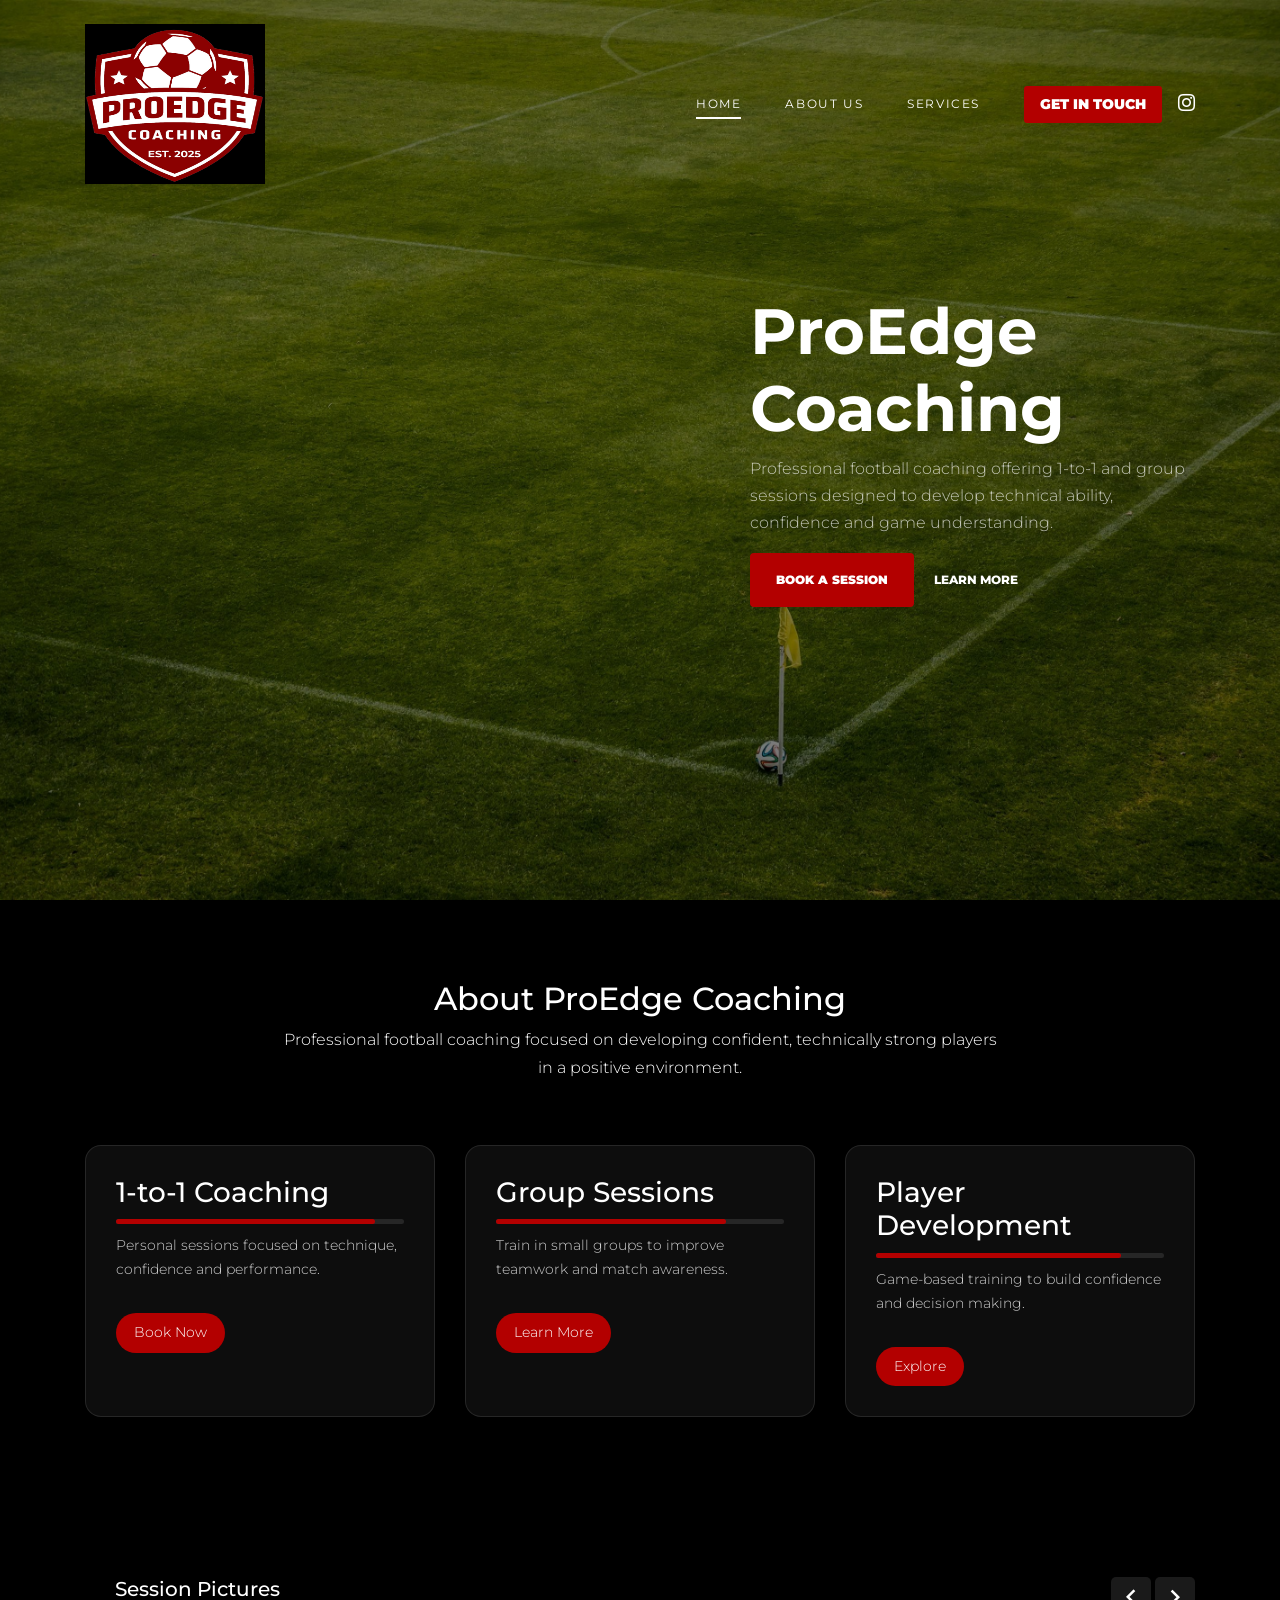
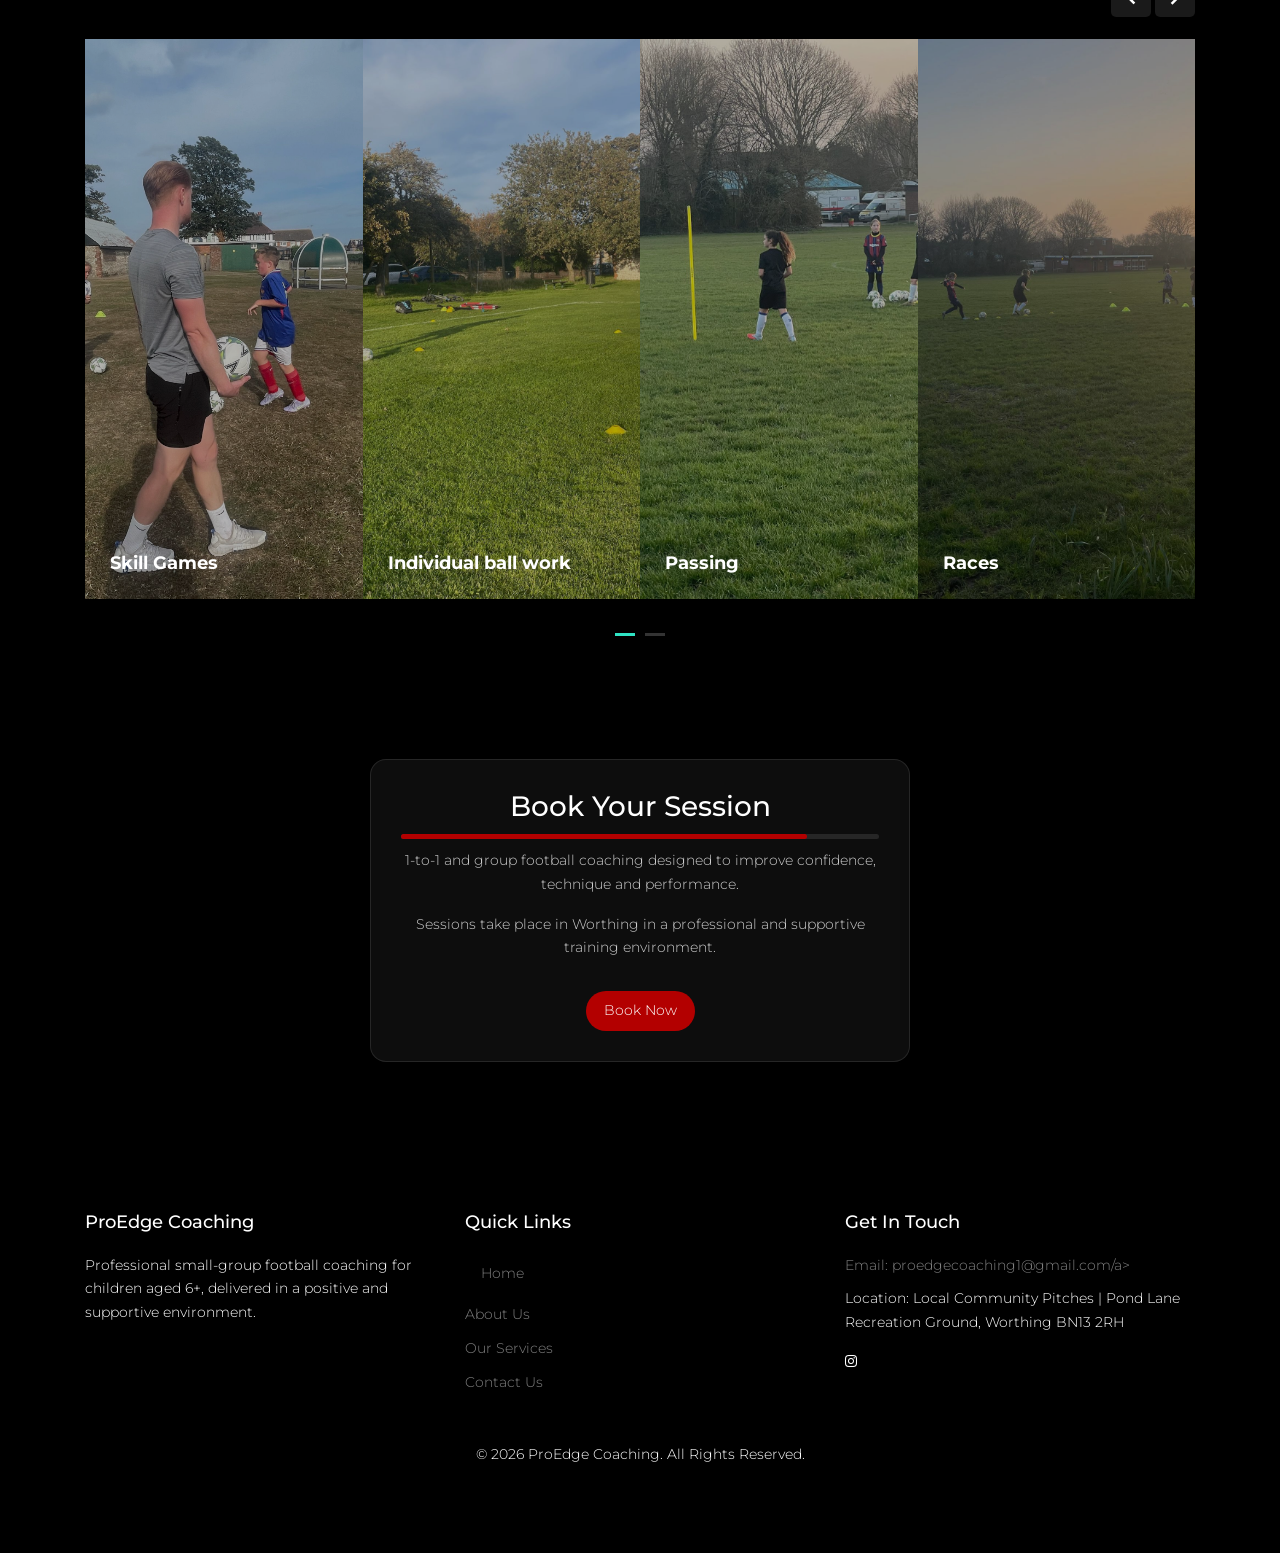
==== commit 89e19680: "updates to website" ====
--- a/index.html
+++ b/index.html
@@ -51,7 +51,7 @@
         <div class="d-flex align-items-center">
           <div class="site-logo">
   <a href="index.html">
-    <img src="images/routeonelogo.jpg" alt="Route One Football Coaching Logo" class="logo-img">
+    <img src="images/proedgelogo.jpg" alt="Route One Football Coaching Logo" class="logo-img">
   </a>
 </div>
 
@@ -85,7 +85,7 @@
       </div>
     </header>
 
-<div class="hero overlay" style="background-image: url('images/hogs-coaching.jpg');">
+<div class="hero overlay" style="background-image: url('images/footballphoto.jpg');">
   <div class="container">
     <div class="row align-items-center">
       <div class="col-lg-5 ml-auto">
@@ -106,123 +106,54 @@
 </div>
 
 
-    <div class="container">
-    
-    <div class="latest-news">
-      <div class="container">
-        <div class="row">
-          <div class="col-12 title-section">
-            <h2 class="heading">About ProEdge Coaching</h2>
-          </div>
-        </div>
-       <div class="row no-gutters">
-  <div class="col-md-4">
-    <div class="post-entry text-center">
-      <img src="images/kidskicking.jpg" alt="Kids football coaching" class="img-fluid">
-      <div class="caption">
-        <div class="caption-inner">
-          <h3 class="mb-3">1-to-1 Coaching</h3>
-<p class="text-white">
-Individual football sessions tailored to each player’s needs,
-focusing on technique, confidence and position-specific development.
-</p>
-        </div>
-      </div>
-    </div>
-  </div>
-
-  <div class="col-md-4">
-    <div class="post-entry text-center">
-      <img src="images/kidsplaying.jpg" alt="Multi sport sessions" class="img-fluid">
-      <div class="caption">
-        <div class="caption-inner">
-          <h3 class="mb-3">Small Group Training</h3>
-<p class="text-white">
-Small group sessions designed to improve decision making,
-ball mastery and game understanding in a competitive
-but supportive environment.
-</p>
-        </div>
-      </div>
-    </div>
-  </div>
-
-  <div class="col-md-4">
-    <div class="post-entry text-center">
-      <img src="images/kidsplaying1.jpg" alt="Holiday football camps" class="img-fluid">
-      <div class="caption">
-        <div class="caption-inner">
-          <h3 class="mb-3">Player Development</h3>
-<p class="text-white">
-Structured coaching sessions that help players develop
-technical skills, fitness and confidence to perform
-at their best on match day.
-</p>
-        </div>
-      </div>
-    </div>
-  </div>
-</div>
-          </div>
-        </div>
-
-      </div>
-    </div>
-    
- <div class="site-section bg-dark">
+ <div class="site-section">
   <div class="container">
-    <div class="row">
-      <div class="col-12 text-center mb-5">
-        <h2 class="heading text-white">Our Services</h2>
-      </div>
-
-      <div class="col-md-6 mb-4">
-        <div class="service-card h-100">
-          <h3>1-to-1 Football Coaching</h3>
-<p>
-Private sessions designed to accelerate development with
-focused technical coaching tailored to each player.
-</p>
-        </div>
-      </div>
-
-      <div class="col-md-6 mb-4">
-        <div class="service-card h-100">
-          <h3>Group Coaching Sessions</h3>
-<p>
-Structured training sessions delivered at Pond Lane
-Recreation Ground in Worthing, focusing on game-realistic
-situations and player development.
-</p>
-        </div>
-      </div>
-
-      <div class="col-md-6 mb-4">
-        <div class="service-card h-100">
-         <h3>Technical Development</h3>
-<p>
-Training focused on first touch, passing, dribbling,
-shooting and decision making under pressure.
-</p>
-        </div>
-      </div>
-
-      <div class="col-md-6 mb-4">
-        <div class="service-card h-100">
-         <h3>Confidence & Game Understanding</h3>
-<p>
-Helping players build confidence, awareness and
-football intelligence through realistic training.
-</p>
-        </div>
-      </div>
-
-    </div>
-  </div>
-</div>
-
-</div>
-
+
+    <!-- Heading -->
+    <div class="row justify-content-center text-center mb-5">
+      <div class="col-lg-8">
+        <h2 class="heading">About ProEdge Coaching</h2>
+        <p class="text-white">
+          Professional football coaching focused on developing confident,
+          technically strong players in a positive environment.
+        </p>
+      </div>
+    </div>
+
+    <!-- New Card Layout -->
+    <div class="card-grid">
+
+      <div class="pro-card">
+        <h3>1-to-1 Coaching</h3>
+        <div class="progress-bar">
+          <div class="progress" style="width: 90%"></div>
+        </div>
+        <p>Personal sessions focused on technique, confidence and performance.</p>
+        <a href="booking.html" class="pro-btn">Book Now</a>
+      </div>
+
+      <div class="pro-card">
+        <h3>Group Sessions</h3>
+        <div class="progress-bar">
+          <div class="progress" style="width: 80%"></div>
+        </div>
+        <p>Train in small groups to improve teamwork and match awareness.</p>
+        <a href="services.html" class="pro-btn">Learn More</a>
+      </div>
+
+      <div class="pro-card">
+        <h3>Player Development</h3>
+        <div class="progress-bar">
+          <div class="progress" style="width: 85%"></div>
+        </div>
+        <p>Game-based training to build confidence and decision making.</p>
+        <a href="services.html" class="pro-btn">Explore</a>
+      </div>
+
+    </div>
+
+  </div>
+</div>
 
     <div class="site-section">
       <div class="container">
@@ -243,7 +174,7 @@
         <div class="owl-4-slider owl-carousel">
           <div class="item">
             <div class="video-media">
-              <img src="images/kidsplaying1.jpg" alt="Image" class="img-fluid">
+              <img src="images/trainingsesh1.jpg" alt="Image" class="img-fluid">
                <!-- <span class="icon mr-3">
                   <span class="icon-play"></span>
                 </span> -->
@@ -255,7 +186,7 @@
           </div>
           <div class="item">
             <div class="video-media">
-              <img src="images/kidsplaying2.jpg" alt="Image" class="img-fluid">
+              <img src="images/trainingsesh2.jpg " alt="Image" class="img-fluid">
               <!-- <span class="icon mr-3">
                   <span class="icon-play"></span>
                 </span> -->
@@ -267,7 +198,7 @@
           </div>
           <div class="item">
             <div class="video-media">
-              <img src="images/kidsplaying3.jpg" alt="Image" class="img-fluid">
+              <img src="images/trainingsesh3.jpg" alt="Image" class="img-fluid">
              <!-- <span class="icon mr-3">
                   <span class="icon-play"></span>
                 </span> -->
@@ -280,7 +211,7 @@
 
           <div class="item">
             <div class="video-media">
-              <img src="images/kidsplaying.jpg" alt="Image" class="img-fluid">
+              <img src="images/trainingsesh4.jpg" alt="Image" class="img-fluid">
               <!-- <span class="icon mr-3">
                   <span class="icon-play"></span>
                 </span> -->
@@ -292,7 +223,7 @@
           </div>
           <div class="item">
             <div class="video-media">
-              <img src="images/kidsplaying4.jpg" alt="Image" class="img-fluid">
+              <img src="images/trainingsesh1.jpg" alt="Image" class="img-fluid">
               <!-- <span class="icon mr-3">
                   <span class="icon-play"></span>
                 </span> -->
@@ -304,7 +235,7 @@
           </div>
           <div class="item">
             <div class="video-media">
-              <img src="images/kidskicking.jpg" alt="Image" class="img-fluid">
+              <img src="images/trainingsesh2.jpg" alt="Image" class="img-fluid">
               <!-- <span class="icon mr-3">
                   <span class="icon-play"></span>
                 </span> -->
@@ -319,34 +250,35 @@
       </div>
     </div>
 
- <div class="site-section">
+<div class="site-section">
   <div class="container">
-    <div class="row align-items-start">
-
-
+
+    <div class="row justify-content-center">
       <div class="col-lg-6">
-  <div class="calendar-info">
-   <h3>Book Your Session</h3>
-
-<p class="text-white">
-ProEdge Coaching offers both 1-to-1 and group football
-coaching sessions designed to help players develop
-their technical ability and confidence on the ball.
-</p>
-
-<p class="text-white">
-Group sessions take place at Pond Lane Recreation
-Ground in Worthing, providing a great environment
-for players to train and improve.
-</p>
-
-<p class="text-white">
-To book a session or enquire about availability,
-please get in touch using the contact details on booking page.
-</p>
-  </div>
-</div>
-    </div>
+
+        <div class="pro-card text-center">
+          <h3>Book Your Session</h3>
+
+          <div class="progress-bar">
+            <div class="progress" style="width: 85%"></div>
+          </div>
+
+          <p>
+            1-to-1 and group football coaching designed to improve
+            confidence, technique and performance.
+          </p>
+
+          <p>
+            Sessions take place in Worthing in a professional
+            and supportive training environment.
+          </p>
+
+          <a href="booking.html" class="pro-btn">Book Now</a>
+        </div>
+
+      </div>
+    </div>
+
   </div>
 </div>
 
--- a/css/style.css
+++ b/css/style.css
@@ -1334,4 +1334,69 @@
   color: var(--brand-white);
 }
 
-
+/* GRID */
+.card-grid {
+  display: grid;
+  grid-template-columns: repeat(auto-fit, minmax(280px, 1fr));
+  gap: 30px;
+}
+
+/* CARD */
+.pro-card {
+  background: rgba(255, 255, 255, 0.05);
+  backdrop-filter: blur(10px);
+  border-radius: 16px;
+  padding: 30px;
+  border: 1px solid rgba(255,255,255,0.1);
+  transition: 0.3s ease;
+  text-align: left;
+}
+
+.pro-card:hover {
+  transform: translateY(-8px);
+  border-color: var(--brand-red);
+  box-shadow: 0 10px 30px rgba(179,0,0,0.3);
+}
+
+/* TEXT */
+.pro-card h3 {
+  color: white;
+  margin-bottom: 10px;
+}
+
+.pro-card p {
+  color: rgba(255,255,255,0.8);
+  font-size: 14px;
+}
+
+/* BUTTON */
+.pro-btn {
+  display: inline-block;
+  margin-top: 15px;
+  padding: 8px 18px;
+  border-radius: 30px;
+  background: var(--brand-red);
+  color: white;
+  font-size: 14px;
+  transition: 0.3s;
+}
+
+.pro-btn:hover {
+  background: var(--brand-red-dark);
+  transform: scale(1.05);
+}
+
+/* PROGRESS BAR */
+.progress-bar {
+  width: 100%;
+  height: 5px;
+  background: rgba(255,255,255,0.1);
+  border-radius: 3px;
+  margin: 10px 0;
+}
+
+.progress {
+  height: 100%;
+  background: var(--brand-red);
+  border-radius: 3px;
+}
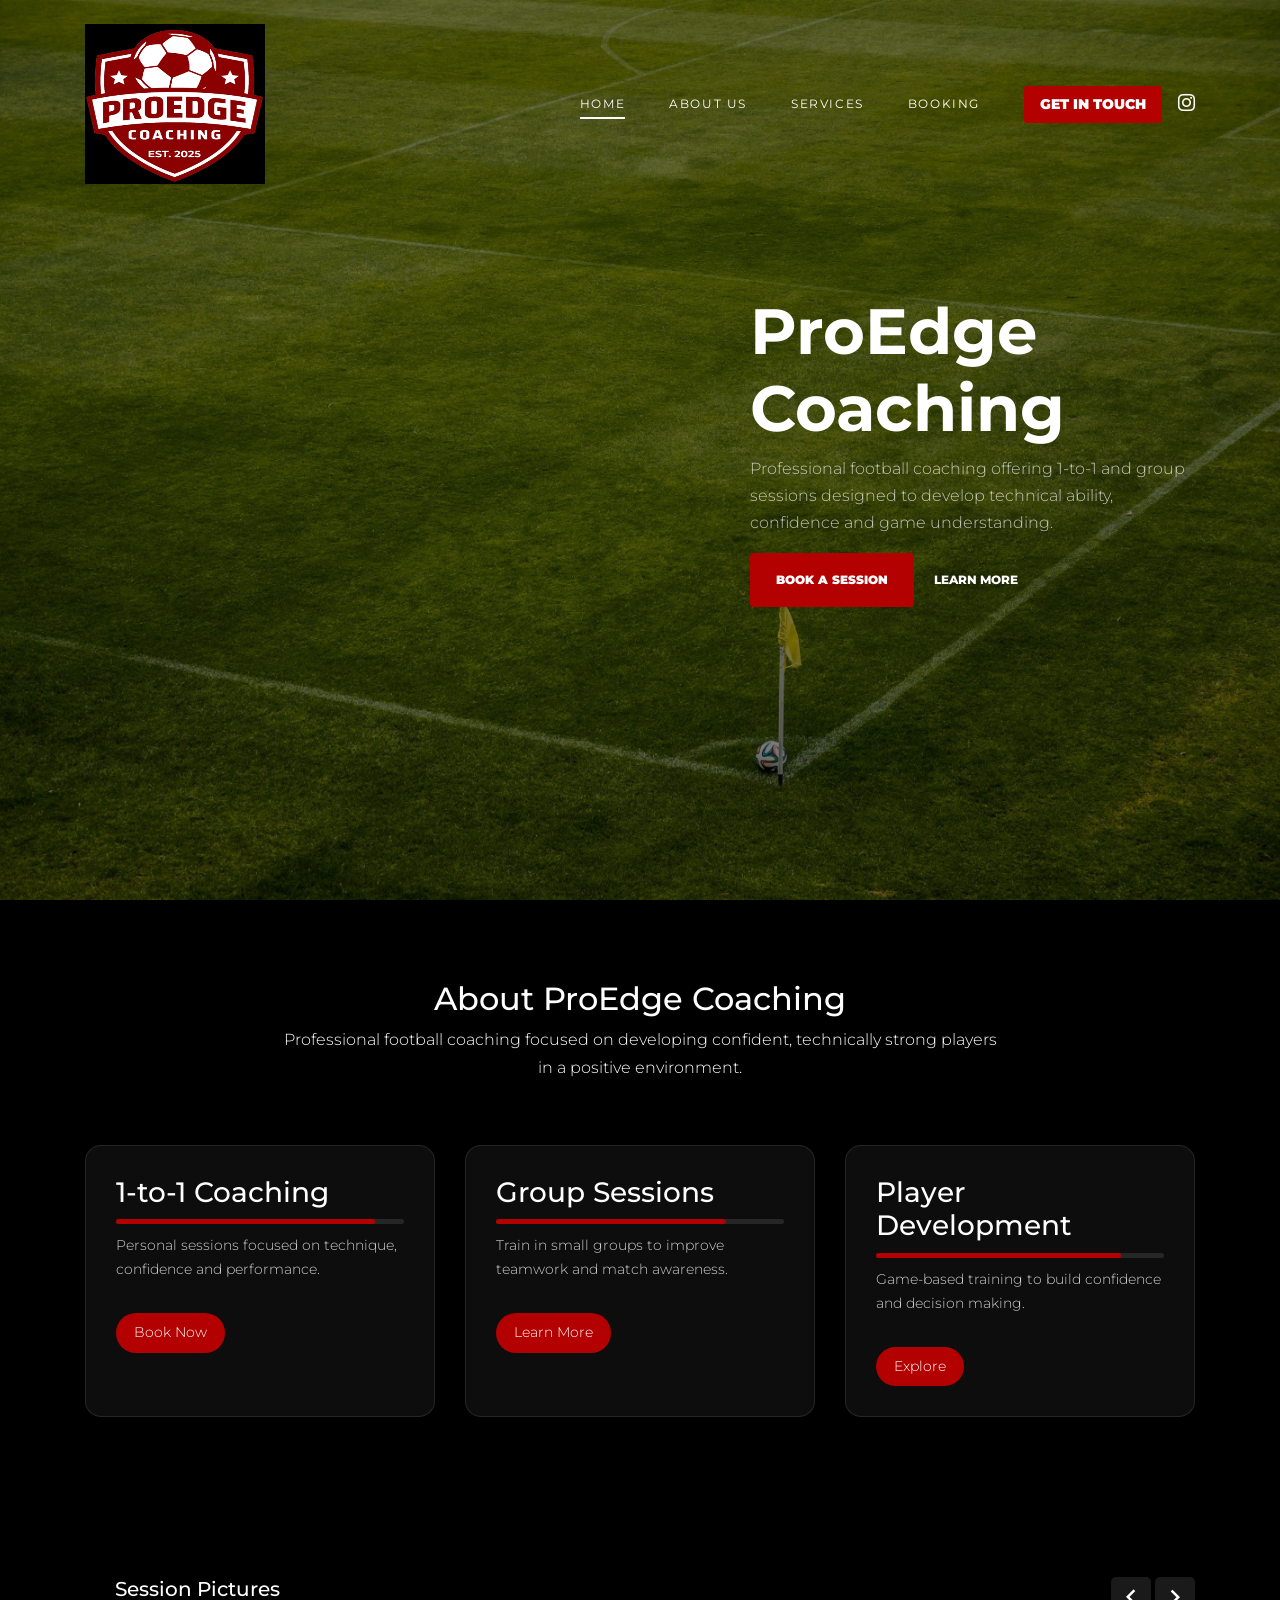
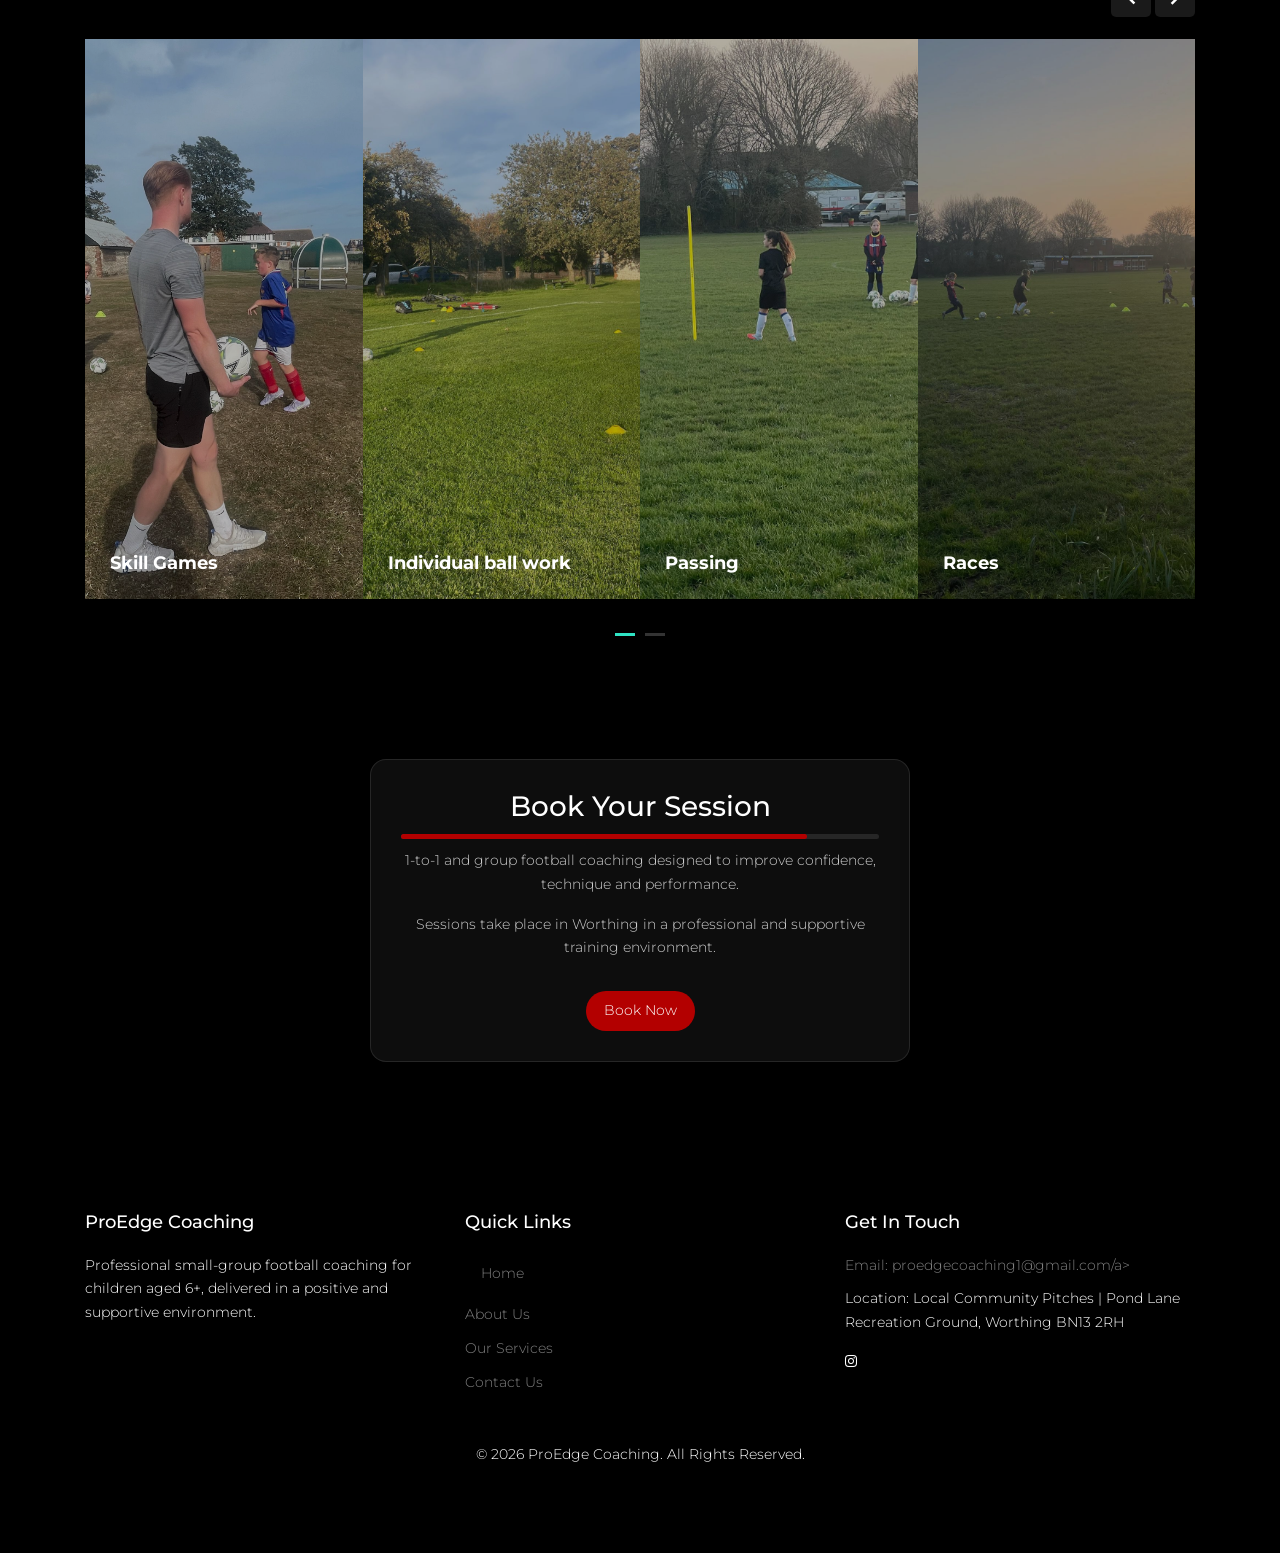
==== commit 6d22d94a: "updates to website" ====
--- a/index.html
+++ b/index.html
@@ -51,7 +51,7 @@
         <div class="d-flex align-items-center">
           <div class="site-logo">
   <a href="index.html">
-    <img src="images/proedgelogo.jpg" alt="Route One Football Coaching Logo" class="logo-img">
+    <img src="images/proedgelogo.jpg" alt="ProEdge Football Coaching Logo" class="logo-img">
   </a>
 </div>
 
@@ -63,6 +63,7 @@
       <li class="active"><a href="index.html" class="nav-link">Home</a></li>
       <li><a href="about.html" class="nav-link">About Us</a></li>
       <li><a href="services.html" class="nav-link">Services</a></li>
+      <li><a href="booking.html" class="nav-link">Booking</a></li>
     </ul>
   </nav>
 
--- a/css/style.css
+++ b/css/style.css
@@ -367,7 +367,7 @@
         top: 100%;
         position: absolute;
         text-align: left;
-        border-top: 2px solid #2FE3C4;
+        border-top: 2px solid #ee1e46;
         -webkit-box-shadow: 0 2px 10px -2px rgba(0, 0, 0, 0.1);
         box-shadow: 0 2px 10px -2px rgba(0, 0, 0, 0.1);
         border-left: 1px solid #edf0f5;
@@ -404,7 +404,7 @@
           transition: 0s all;
           color: #343a40; }
         .site-navbar .site-navigation .site-menu .has-children .dropdown .active > a {
-          color: #2FE3C4; !important 
+          color: #ee1e46; ; !important 
         }
         .site-navbar .site-navigation .site-menu .has-children .dropdown > li {
           list-style: none;
@@ -427,7 +427,7 @@
             background: #f4f5f9;
             color: #25262a; }
       .site-navbar .site-navigation .site-menu .has-children:hover > a, .site-navbar .site-navigation .site-menu .has-children:focus > a, .site-navbar .site-navigation .site-menu .has-children:active > a {
-        color:  #2FE3C4; }
+        color: #ee1e46;  }
       .site-navbar .site-navigation .site-menu .has-children:hover, .site-navbar .site-navigation .site-menu .has-children:focus, .site-navbar .site-navigation .site-menu .has-children:active {
         cursor: pointer; }
         .site-navbar .site-navigation .site-menu .has-children:hover > .dropdown, .site-navbar .site-navigation .site-menu .has-children:focus > .dropdown, .site-navbar .site-navigation .site-menu .has-children:active > .dropdown {
@@ -509,12 +509,12 @@
       position: relative;
       color: #212529; }
       .site-mobile-menu .site-nav-wrap a:hover {
-        color:  #2FE3C4; }
+        color: #ee1e46;  }
     .site-mobile-menu .site-nav-wrap li {
       position: relative;
       display: block; }
       .site-mobile-menu .site-nav-wrap li.active > a {
-        color:  #2FE3C4; }
+        color: #ee1e46;  }
     .site-mobile-menu .site-nav-wrap .arrow-collapse {
       position: absolute;
       right: 0px;
@@ -606,7 +606,7 @@
   .sticky-wrapper.is-sticky .site-navbar {
     -webkit-box-shadow: 4px 0 20px -5px rgba(0, 0, 0, 0.2);
     box-shadow: 4px 0 20px -5px rgba(0, 0, 0, 0.2);
-    background: #fff; }
+    background: #000; }
     .sticky-wrapper.is-sticky .site-navbar .site-logo a {
       color: #000; }
       .sticky-wrapper.is-sticky .site-navbar .site-logo a img {
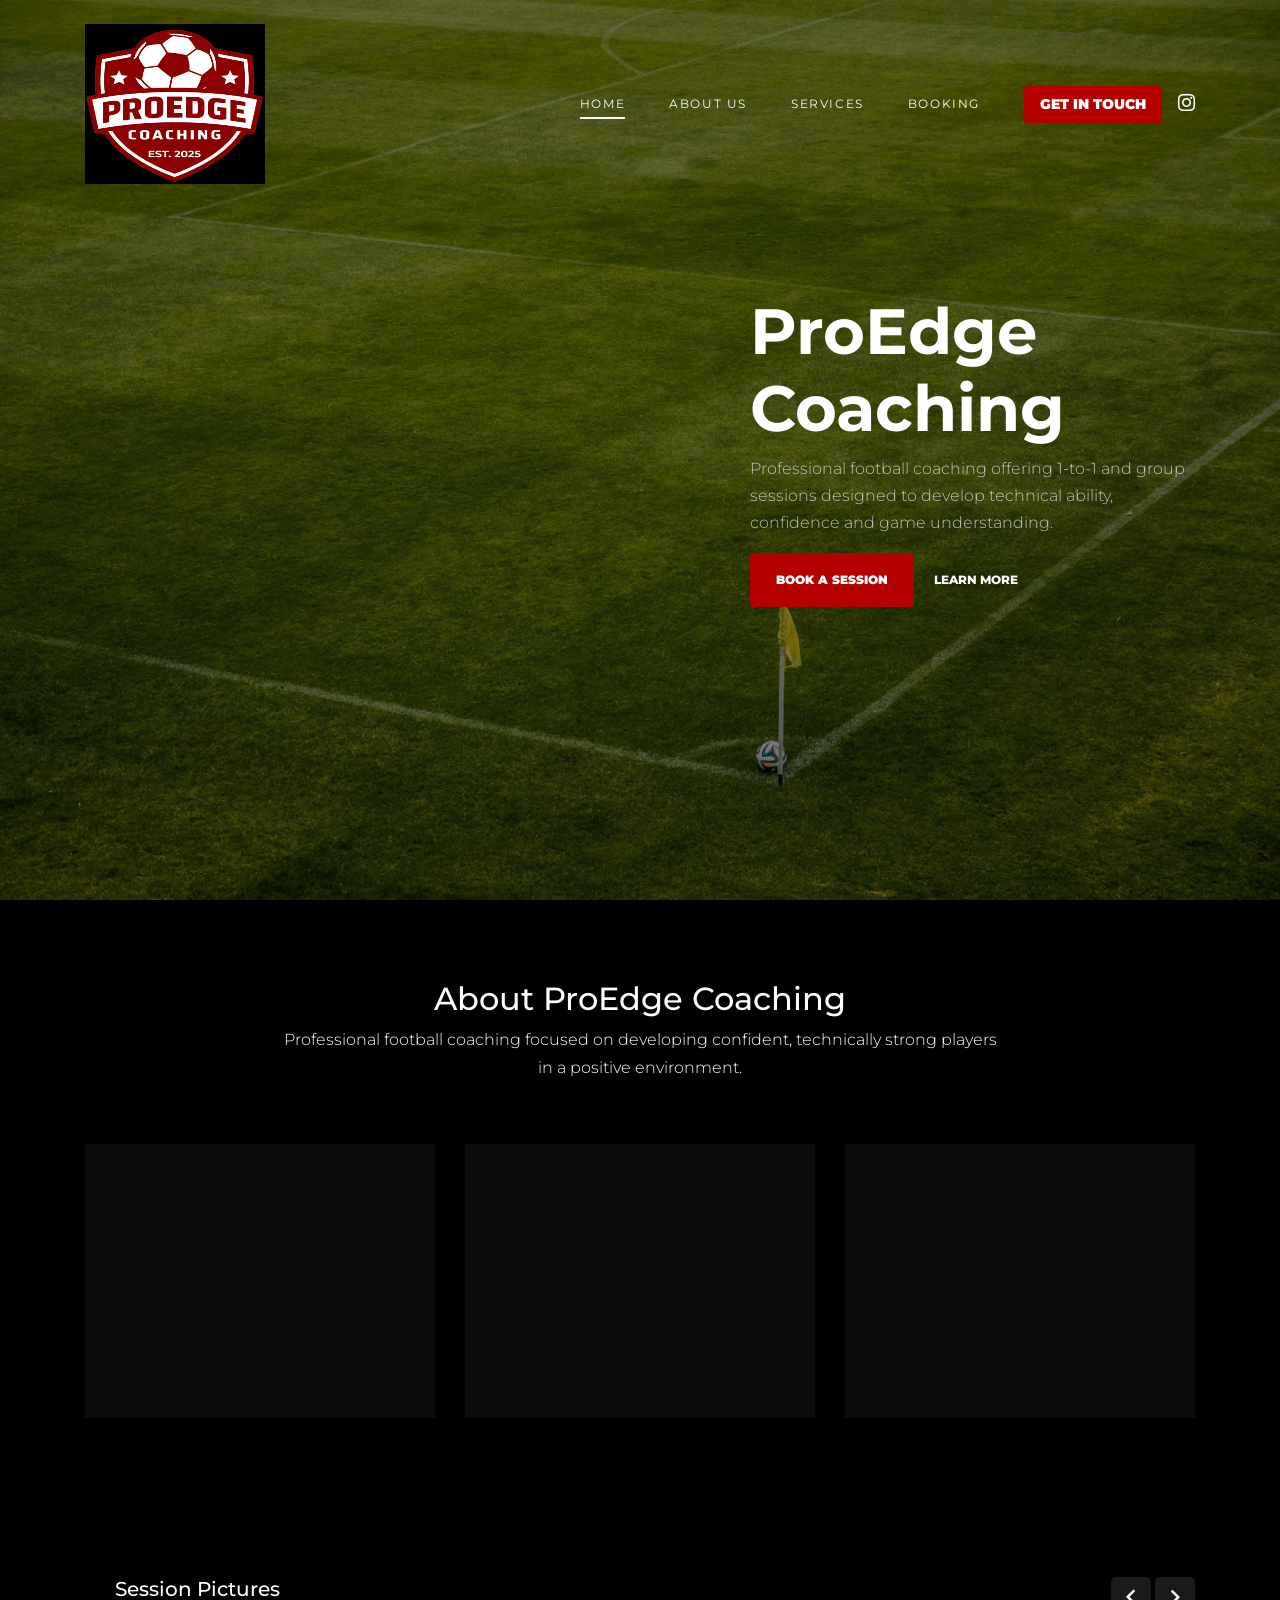
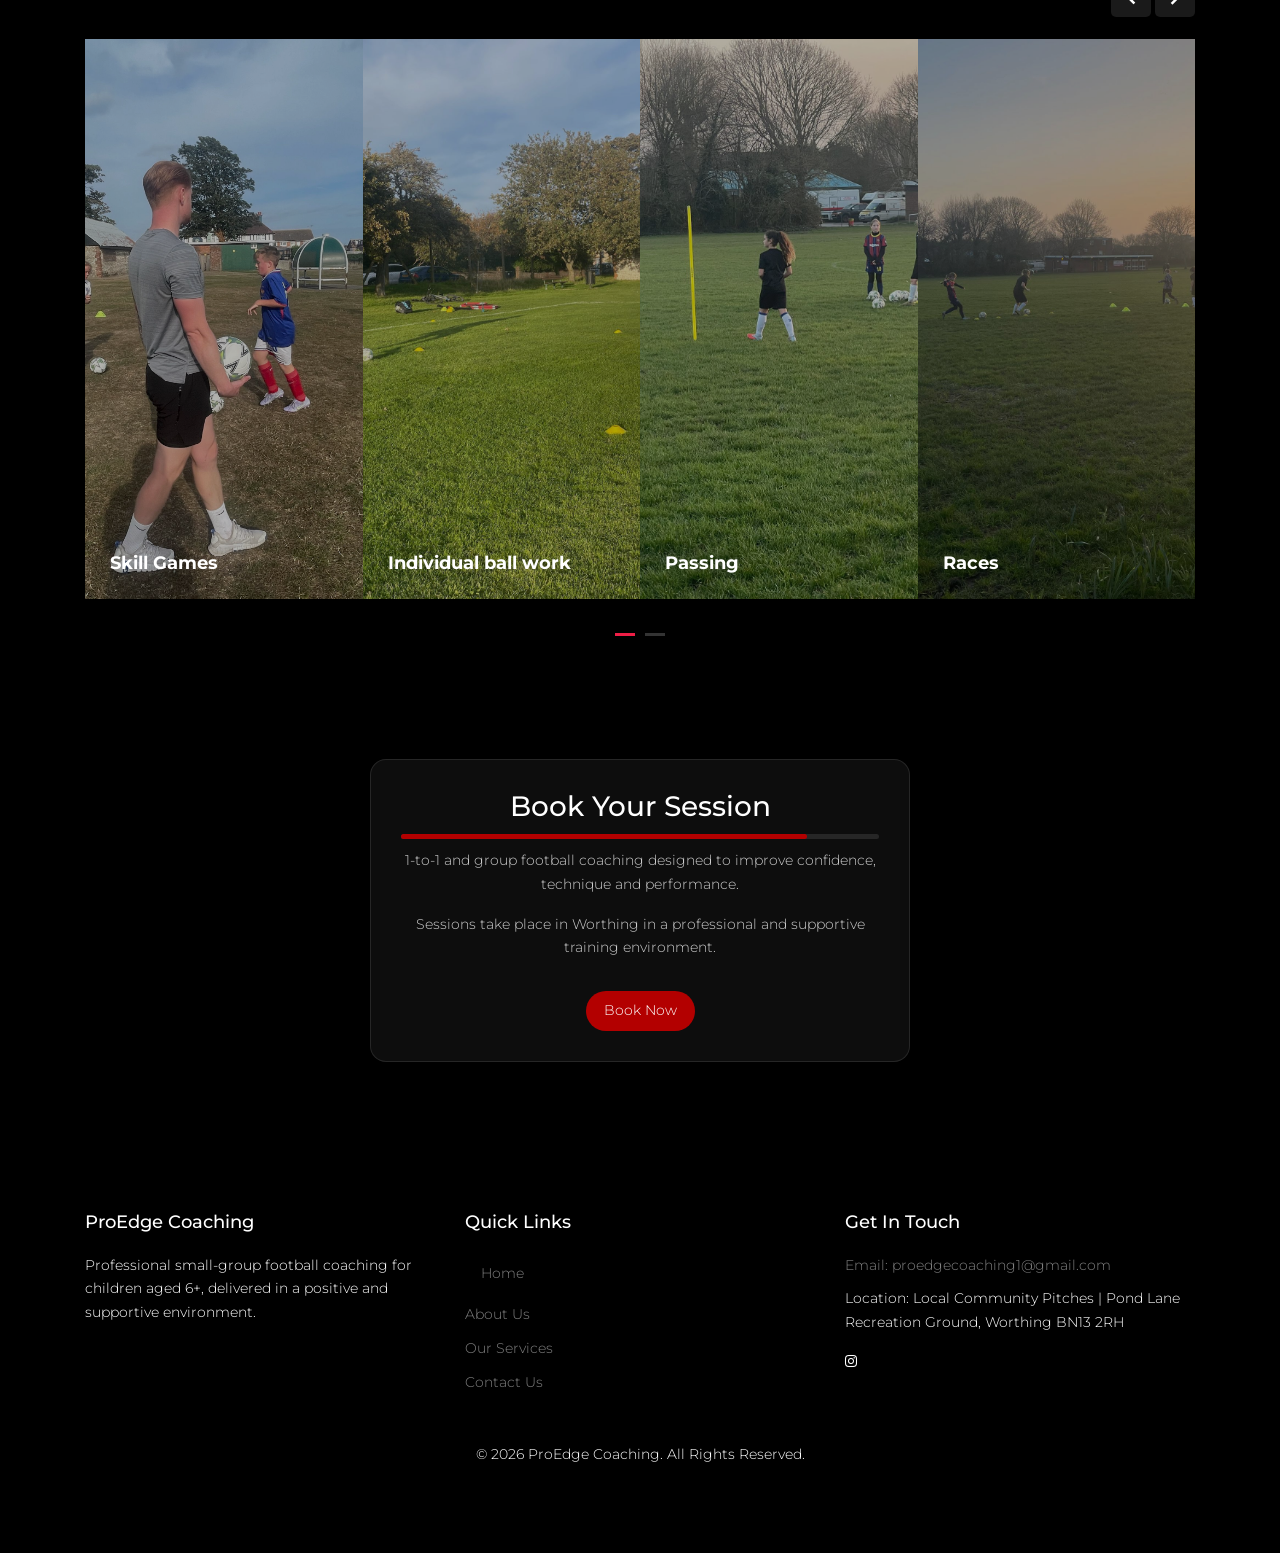
==== commit efcc4abe: "updates to website" ====
--- a/index.html
+++ b/index.html
@@ -316,7 +316,7 @@
         <div class="widget mb-4">
           <h3>Get In Touch</h3>
           <ul class="list-unstyled links">
-            <li>Email: <a href="mailto:proedgecoaching1@gmail.com">proedgecoaching1@gmail.com/a></li>
+            <li>Email: <a href="mailto:proedgecoaching1@gmail.com">proedgecoaching1@gmail.com</li>
             <li>Location: Local Community Pitches | Pond Lane Recreation Ground, Worthing BN13 2RH</li>
           </ul>
 
--- a/css/style.css
+++ b/css/style.css
@@ -50,7 +50,7 @@
 }
 
 .btn-primary:hover {
-  background: var(--brand-red-dark);
+  background: #b3122f;
   border-color: var(--brand-red-dark);
 }
 .border-2 {
@@ -151,7 +151,8 @@
   border-color: rgba(255, 255, 255, 0.2);
   font-family: "Montserrat", -apple-system, BlinkMacSystemFont, "Segoe UI", Roboto, "Helvetica Neue", Arial, sans-serif, "Apple Color Emoji", "Segoe UI Emoji", "Segoe UI Symbol", "Noto Color Emoji"; }
   .form-control:active, .form-control:focus {
-    border-color: #2FE3C4;;
+     border-color: #ee1e46;
+  box-shadow: 0 0 8px rgba(238, 30, 70, 0.6);
     background: none; }
   .form-control:hover, .form-control:active, .form-control:focus {
     -webkit-box-shadow: none !important;
@@ -281,7 +282,7 @@
   .ul-check.success li:before {
     color: #8bc34a; }
   .ul-check.primary li:before {
-    color: #2FE3C4; }
+    color: #ee1e46; }
 
 .select-wrap, .wrap-icon {
   position: relative; }
@@ -861,7 +862,7 @@
         top: -5px;
         width: 60px;
         height: 60px;
-        border: 2px solid  #27C9AE;
+        border: 2px solid  #ee1e46;
         border-radius: 50%; }
       .video-media .play-button .icon > span {
         position: absolute;
@@ -1041,7 +1042,7 @@
       height: 3px;
       margin: 5px; }
     .owl-dots .owl-dot.active > span {
-      background:  #2FE3C4; }
+      background:  #ee1e46; }
 
 .bg-light {
   background: rgba(255, 255, 255, 0.05) !important; }
@@ -1067,7 +1068,7 @@
   .custom-media .text h3 a {
     color: #fff; }
     .custom-media .text h3 a:hover {
-      color: #2FE3C4;}
+      color: #ee1e46;}
 
 .custom-pagination a, .custom-pagination span {
   display: inline-block;
@@ -1084,7 +1085,7 @@
 
 .custom-pagination span {
   background: #fff;
-  color: #2FE3C4;; }
+  color: #ee1e46; }
 
 .sidebar-box {
   margin-bottom: 30px;
@@ -1112,7 +1113,7 @@
     color: #fff;
     display: block; }
     .categories li a:hover, .sidelink li a:hover {
-      color: #2FE3C4; }
+      color: #ee1e46;; }
     .categories li a span, .sidelink li a span {
       position: absolute;
       right: 0;
@@ -1252,7 +1253,7 @@
 /* hover effect */
 .service-card:hover {
   transform: translateY(-8px);
-  border-color: #2FE3C4;
+  border-color: #ee1e46;
   box-shadow: 0 20px 45px rgba(47, 227, 196, 0.28);
 }
 
@@ -1262,16 +1263,16 @@
 
 .team-card:hover {
   transform: translateY(-6px);
-  border-color: #2FE3C4;
+  border-color: #ee1e46;
   box-shadow: 0 25px 55px rgba(47, 227, 196, 0.35);
 }
 
 .text-neon {
-  color: #2fe3c4 !important; /* same teal as buttons */
+  color:#ee1e46; !important; /* same teal as buttons */
   text-shadow: 0 0 12px rgba(47, 227, 196, 0.6);
 }
 .text-neon-soft {
-  color: rgba(47, 227, 196, 0.85);
+  color: #ee1e46;(47, 227, 196, 0.85);
 }
 .team-vs {
   border-radius: 16px;
